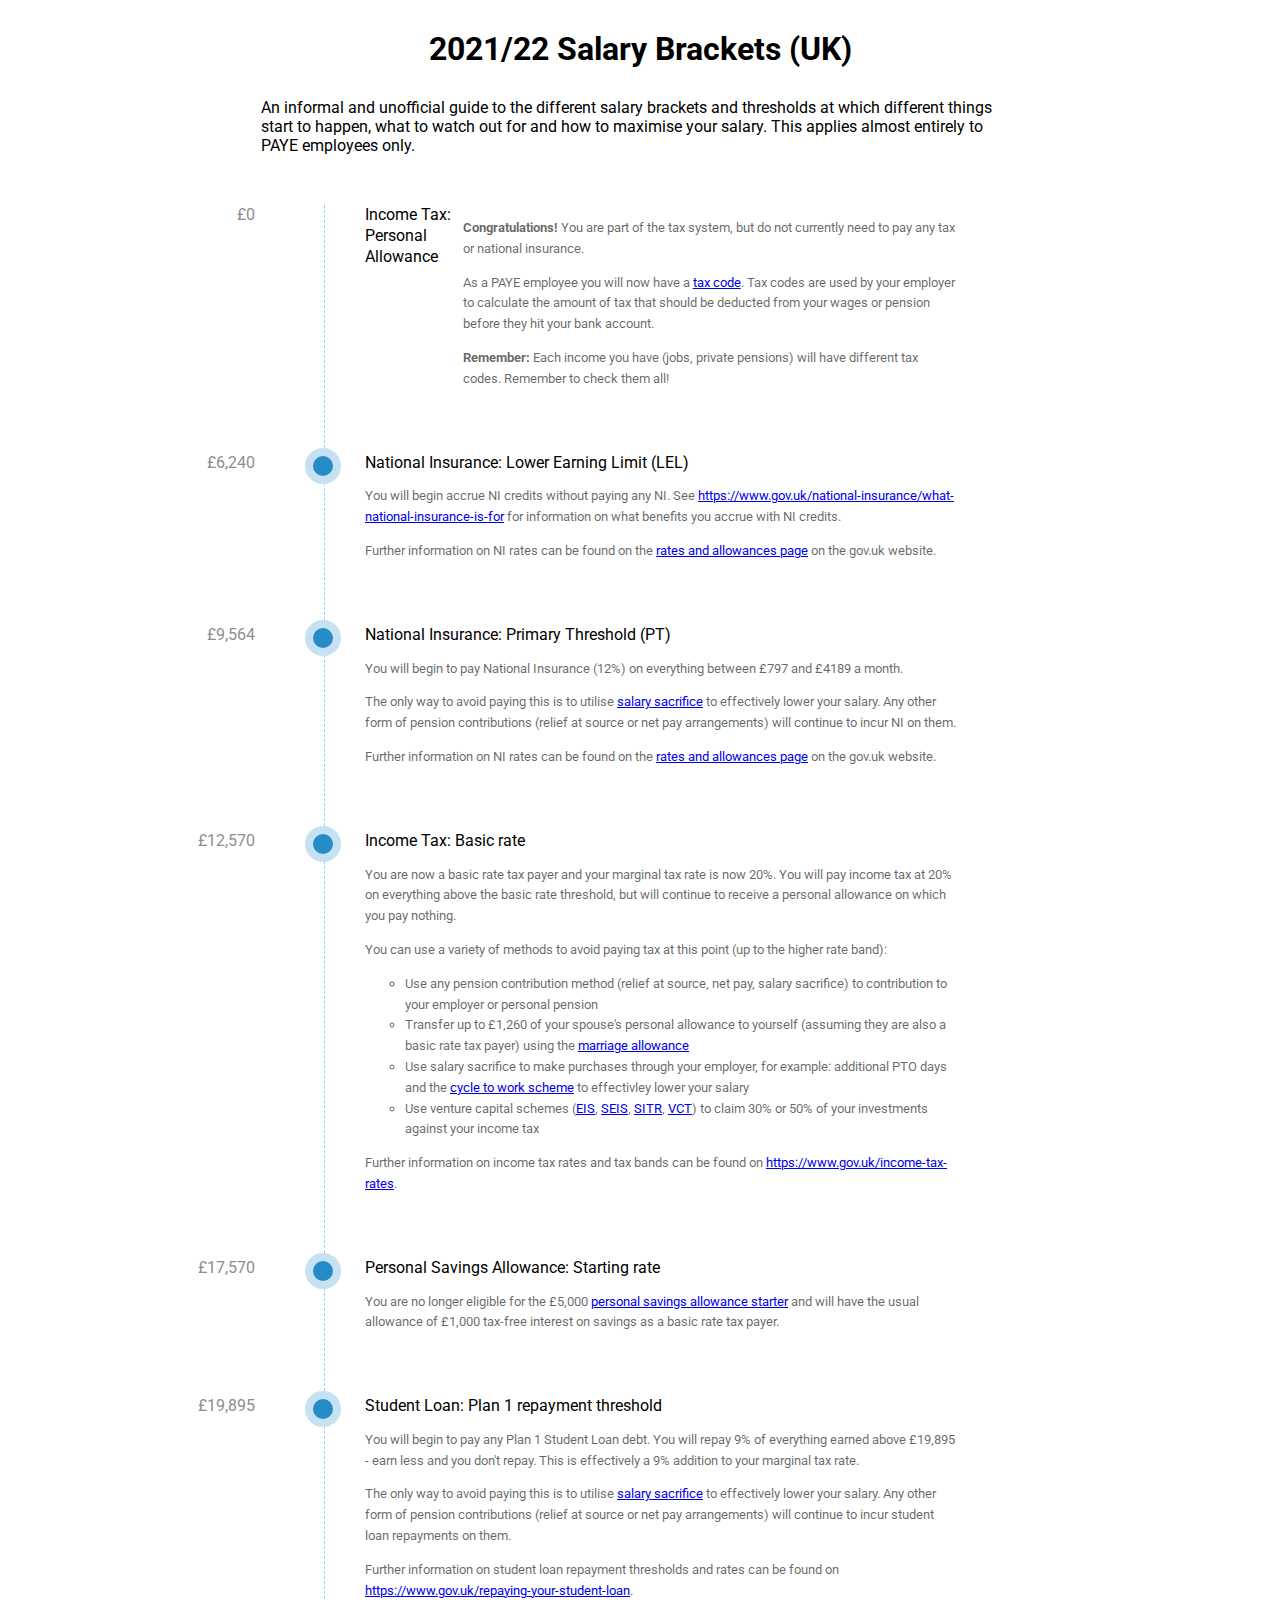
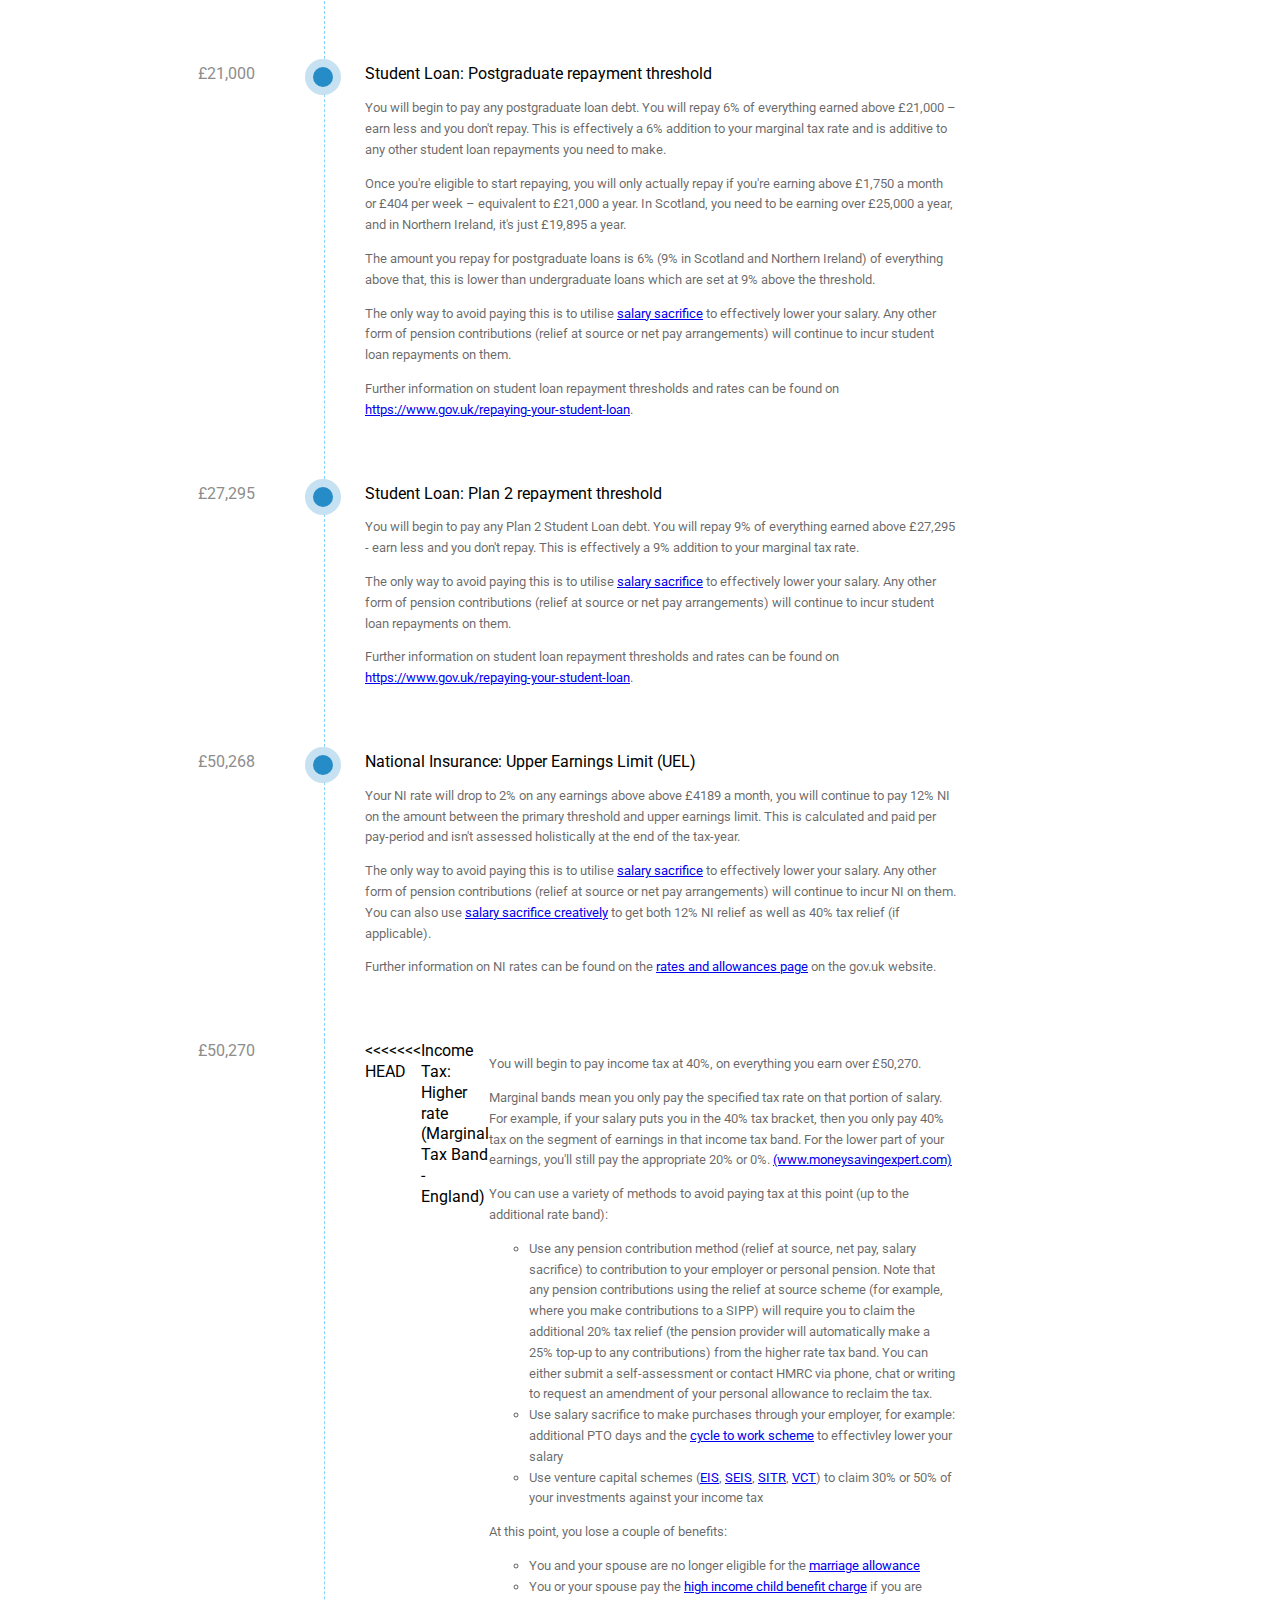
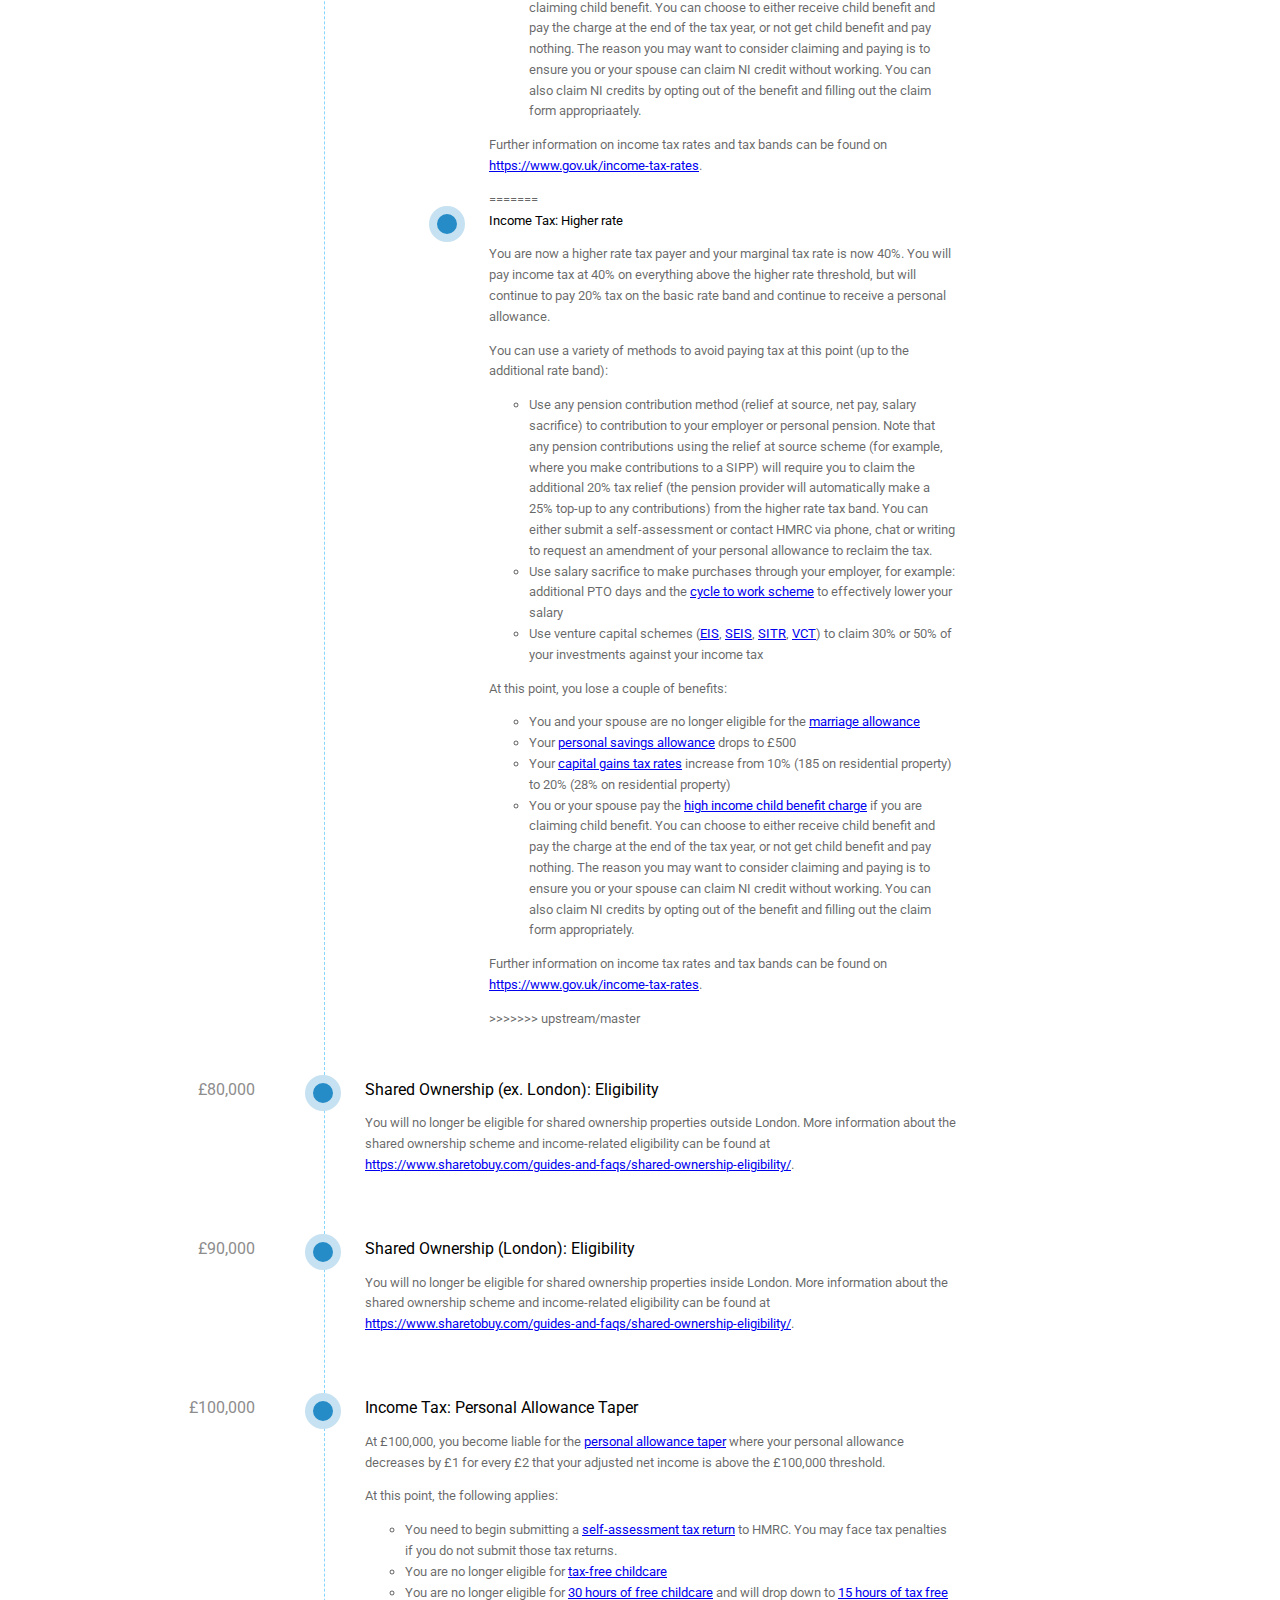
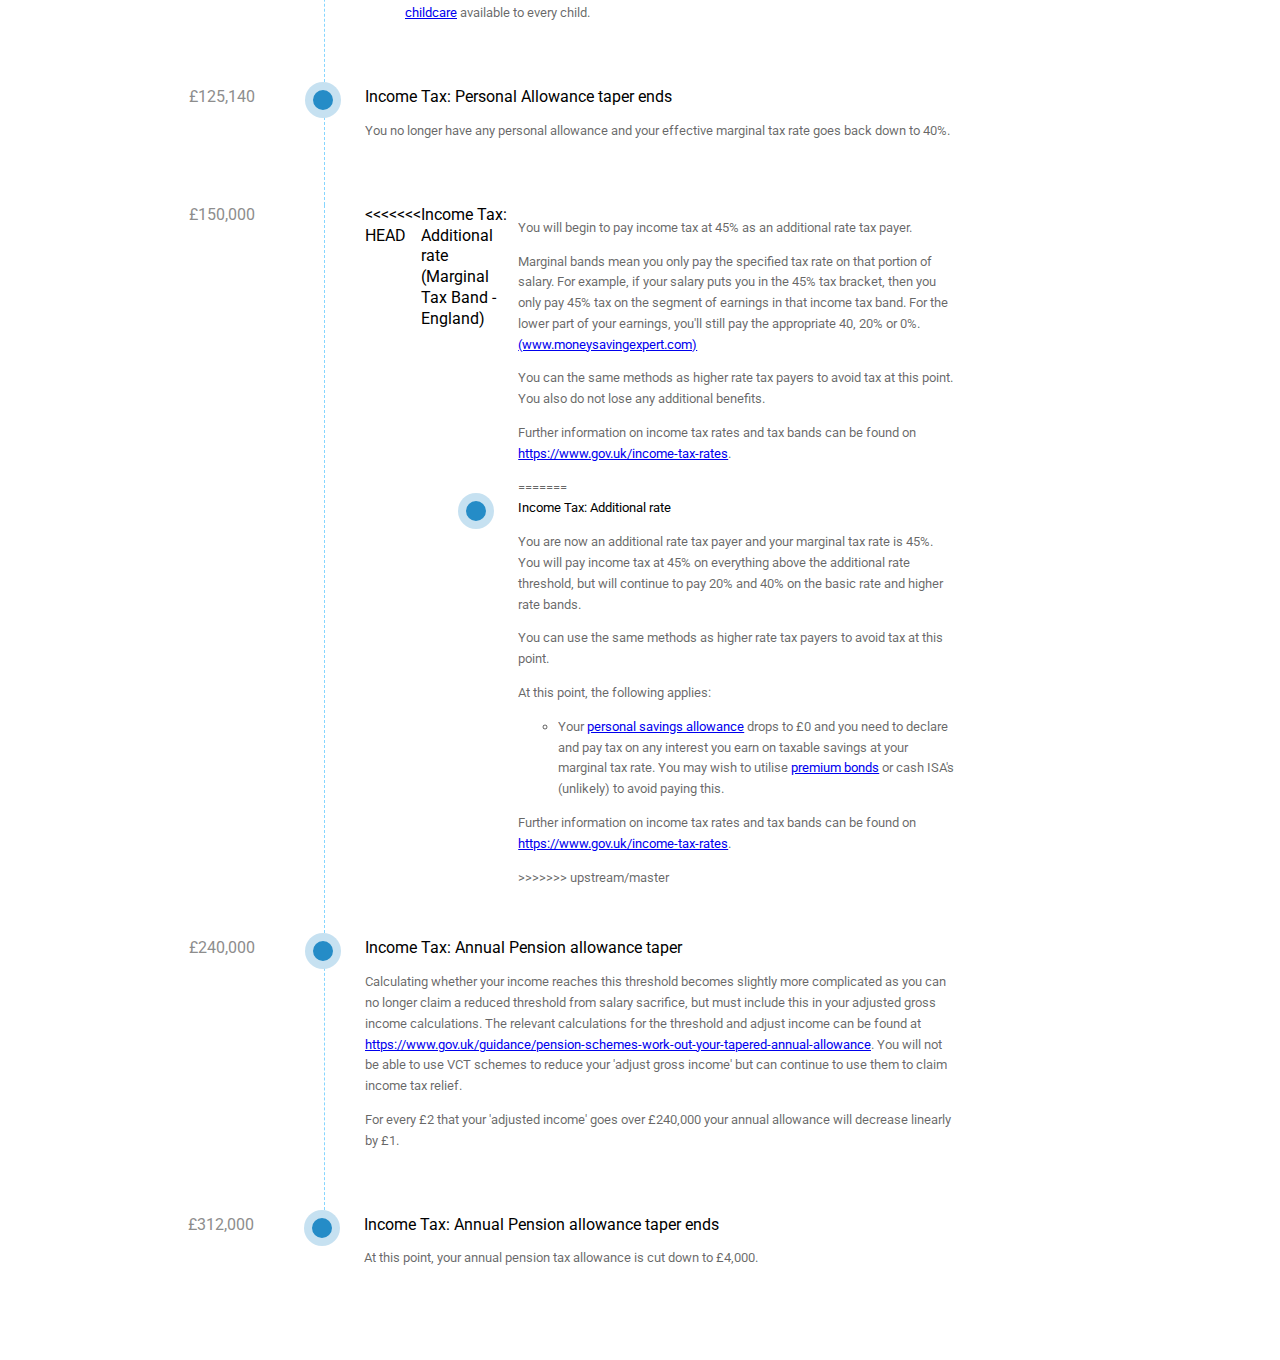
==== index.html @ 3108b159 "Merge remote-tracking branch 'upstream/master'" ====
<html>
    <head>
        <meta name="viewport" content="width=device-width, initial-scale=1.0">
        <link href='//fonts.googleapis.com/css?family=Roboto:200,400,600' rel='stylesheet' type='text/css'>
        <link href='style.css' rel='stylesheet' type='text/css'>
    </head>
    <body>
        <div class="header">
            <h1>2021/22 Salary Brackets (UK)</h1>
            <p>
                An informal and unofficial guide to the different salary brackets and thresholds at which different things start to happen, what to watch out for and how to maximise your salary. This applies almost entirely to PAYE employees only.
            </p>
        </div>
        <div class="history-tl-container">
            <ul class="tl">
                <li class="tl-item">
                    <div class="timestamp">&#163;0</div>
                        <div class="item-title">
                            <a id="income-tax-personal-allowance" href="#income-tax-personal-allowance">Income Tax: Personal Allowance</a>
                        </div>
                    <div class="item-detail">
                        <p>
                            <strong>Congratulations!</strong> You are part of the tax system, but do not currently need to pay any tax or national insurance.
                        </p>
                        <p>
                            As a PAYE employee you will now have a <a href="https://www.gov.uk/tax-codes">tax code</a>. Tax codes are used by your employer to calculate the amount of tax that should be deducted from your wages or pension before they hit your bank account.
                        </p>
                        <p>
                            <strong>Remember:</strong> Each income you have (jobs, private pensions) will have different tax codes. Remember to check them all!
                        </p>
                </li>
                <li class="tl-item">
                    <div class="timestamp">&#163;6,240</div>
                    <div class="item">
                        <div class="item-title">
                            <a id="national-insurance-lower-earning-limit" href="#national-insurance-lower-earning-limit">National Insurance: Lower Earning Limit (LEL)</a>
                        </div>
                        <div class="item-detail">
                            <p>
                                You will begin accrue NI credits without paying any NI. See <a href="https://www.gov.uk/national-insurance/what-national-insurance-is-for">https://www.gov.uk/national-insurance/what-national-insurance-is-for</a> for information on what benefits you accrue with NI credits.
                            </p>
                            <p>
                                Further information on NI rates can be found on the <a href="https://www.gov.uk/government/publications/rates-and-allowances-national-insurance-contributions/rates-and-allowances-national-insurance-contributions">rates and allowances page</a> on the gov.uk website.
                            </p>
                        </div>
                    </div>
                </li>
                <li class="tl-item">
                    <div class="timestamp">&#163;9,564</div>
                    <div class="item">
                        <div class="item-title">
                            <a id="national-insurance-primary-threshold" href="#national-insurance-primary-threshold">National Insurance: Primary Threshold (PT)</a>
                        </div>
                        <div class="item-detail">
                            <p>
                                You will begin to pay National Insurance (12%) on everything between &#163;797 and &#163;4189 a month.
                            </p>
                            <p>
                                The only way to avoid paying this is to utilise <a href="https://www.gov.uk/guidance/salary-sacrifice-and-the-effects-on-paye">salary sacrifice</a> to effectively lower your salary. Any other form of pension contributions (relief at source or net pay arrangements) will continue to incur NI on them.
                            </p>
                            <p>
                                Further information on NI rates can be found on the <a href="https://www.gov.uk/government/publications/rates-and-allowances-national-insurance-contributions/rates-and-allowances-national-insurance-contributions">rates and allowances page</a> on the gov.uk website.
                            </p>
                        </div>
                    </div>
                </li>
                <li class="tl-item">
                    <div class="timestamp">&#163;12,570</div>
                    <div class="item">
                        <div class="item-title">
                            <a id="income-tax-basic-rate" href="#income-tax-basic-rate">Income Tax: Basic rate</a>
                        </div>
                        <div class="item-detail">
                            <p>
                                You are now a basic rate tax payer and your marginal tax rate is now 20%. You will pay income tax at 20% on everything above the basic rate threshold, but will continue to receive a personal allowance on which you pay nothing.
                            </p>
                            <p>
                                You can use a variety of methods to avoid paying tax at this point (up to the higher rate band):
                                <ul>
                                    <li>
                                        Use any pension contribution method (relief at source, net pay, salary sacrifice) to contribution to your employer or personal pension
                                    </li>
                                    <li>
                                        Transfer up to &#163;1,260 of your spouse's personal allowance to yourself (assuming they are also a basic rate tax payer) using the <a href="https://www.gov.uk/marriage-allowance">marriage allowance</a>
                                    </li>
                                    <li>
                                        Use salary sacrifice to make purchases through your employer, for example: additional PTO days and the <a href="https://www.cyclescheme.co.uk">cycle to work scheme</a> to effectivley lower your salary
                                    </li>
                                    <li>
                                        Use venture capital schemes (<a href="https://www.gov.uk/guidance/venture-capital-schemes-apply-for-the-enterprise-investment-scheme">EIS</a>, <a href="https://www.gov.uk/guidance/venture-capital-schemes-apply-to-use-the-seed-enterprise-investment-scheme">SEIS</a>, <a href="https://www.gov.uk/guidance/venture-capital-schemes-apply-to-use-social-investment-tax-relief">SITR</a>, <a href="https://www.gov.uk/guidance/venture-capital-schemes-tax-relief-for-investors">VCT</a>) to claim 30% or 50% of your investments against your income tax
                                    </li>
                                </ul>
                            </p>
                            <p>
                                Further information on income tax rates and tax bands can be found on <a href="https://www.gov.uk/income-tax-rates">https://www.gov.uk/income-tax-rates</a>.
                            </p>
                        </div>
                    </div>
                </li>
                <li class="tl-item">
                    <div class="timestamp">&#163;17,570</div>
                    <div class="item">
                        <div class="item-title">
                            <a id="personal-savings-allowance-starting-rate" href="#personal-savings-allowance-starting-rate">Personal Savings Allowance: Starting rate</a>
                        </div>
                        <div class="item-detail">
                            <p>
                                You are no longer eligible for the &#163;5,000 <a href="https://www.gov.uk/apply-tax-free-interest-on-savings">personal savings allowance starter</a> and will have the usual allowance of &#163;1,000 tax-free interest on savings as a basic rate tax payer.
                            </p>
                        </div>
                    </div>
                </li>
                <li class="tl-item">
                    <div class="timestamp">&#163;19,895</div>
                    <div class="item">
                        <div class="item-title">
                            <a id="student-loan-plan-1" href="#student-loan-plan-1">Student Loan: Plan 1 repayment threshold</a>
                        </div>
                        <div class="item-detail">
                            <p>
                                You will begin to pay any Plan 1 Student Loan debt. You will repay 9% of everything earned above &#163;19,895 - earn less and you don't repay. This is effectively a 9% addition to your marginal tax rate. 
                            </p>
                            <p>
                                The only way to avoid paying this is to utilise <a href="https://www.gov.uk/guidance/salary-sacrifice-and-the-effects-on-paye">salary sacrifice</a> to effectively lower your salary. Any other form of pension contributions (relief at source or net pay arrangements) will continue to incur student loan repayments on them.
                            </p>
                            <p>
                                Further information on student loan repayment thresholds and rates can be found on <a href="https://www.gov.uk/repaying-your-student-loan">https://www.gov.uk/repaying-your-student-loan</a>.
                            </p>
                        </div>
                    </div>
                </li>
                <li class="tl-item">
                    <div class="timestamp">&#163;21,000</div>
                    <div class="item">
                        <div class="item-title">
                            <a id="student-loan-postgraduate" href="#student-loan-postgraduate">Student Loan: Postgraduate repayment threshold</a>
                        </div>
                        <div class="item-detail">
                            <p>
                                You will begin to pay any postgraduate loan debt. You will repay 6% of everything earned above &#163;21,000 – earn less and you don't repay. This is effectively a 6% addition to your marginal tax rate and is additive to any other student loan repayments you need to make.
                            </p>
                            <p>
                                Once you're eligible to start repaying, you will only actually repay if you're earning above &#163;1,750 a month or &#163;404 per week – equivalent to &#163;21,000 a year. In Scotland, you need to be earning over &#163;25,000 a year, and in Northern Ireland, it's just &#163;19,895 a year.
                            </p>
                            <p>
                                The amount you repay for postgraduate loans is 6% (9% in Scotland and Northern Ireland) of everything above that, this is lower than undergraduate loans which are set at 9% above the threshold. 
                            </p>
                            <p>
                                The only way to avoid paying this is to utilise <a href="https://www.gov.uk/guidance/salary-sacrifice-and-the-effects-on-paye">salary sacrifice</a> to effectively lower your salary. Any other form of pension contributions (relief at source or net pay arrangements) will continue to incur student loan repayments on them.
                            </p>
                            <p>
                                Further information on student loan repayment thresholds and rates can be found on <a href="https://www.gov.uk/repaying-your-student-loan">https://www.gov.uk/repaying-your-student-loan</a>.
                            </p>
                        </div>
                    </div>
                </li>
                <li class="tl-item">
                    <div class="timestamp">&#163;27,295</div>
                    <div class="item">
                        <div class="item-title">
                            <a id="student-loan-plan-2" href="#student-loan-plan-2">Student Loan: Plan 2 repayment threshold</a>
                        </div>
                        <div class="item-detail">
                            <p>
                                You will begin to pay any Plan 2 Student Loan debt. You will repay 9% of everything earned above &#163;27,295 - earn less and you don't repay. This is effectively a 9% addition to your marginal tax rate. 
                            </p>
                            <p>
                                The only way to avoid paying this is to utilise <a href="https://www.gov.uk/guidance/salary-sacrifice-and-the-effects-on-paye">salary sacrifice</a> to effectively lower your salary. Any other form of pension contributions (relief at source or net pay arrangements) will continue to incur student loan repayments on them.
                            </p>
                            <p>
                                Further information on student loan repayment thresholds and rates can be found on <a href="https://www.gov.uk/repaying-your-student-loan">https://www.gov.uk/repaying-your-student-loan</a>.
                            </p>
                        </div>
                    </div>
                </li>
                <li class="tl-item">
                    <div class="timestamp">&#163;50,268</div>
                    <div class="item">
                        <div class="item-title">
                            <a id="national-insurance-upper-earnings-limit", href="#national-insurance-upper-earnings-limit">National Insurance: Upper Earnings Limit (UEL)</a>
                        </div>
                        <div class="item-detail">
                            <p>
                                Your NI rate will drop to 2% on any earnings above above &#163;4189 a month, you will continue to pay 12% NI on the amount between the primary threshold and upper earnings limit. This is calculated and paid per pay-period and isn't assessed holistically at the end of the tax-year.
                            </p>
                            <p>
                                The only way to avoid paying this is to utilise <a href="https://www.gov.uk/guidance/salary-sacrifice-and-the-effects-on-paye">salary sacrifice</a> to effectively lower your salary. Any other form of pension contributions (relief at source or net pay arrangements) will continue to incur NI on them. You can also use <a href="https://zainp.com/increase-your-net-with-salary-sacrifice/">salary sacrifice creatively</a> to get both 12% NI relief as well as 40% tax relief (if applicable).
                            </p>
                            <p>
                                Further information on NI rates can be found on the <a href="https://www.gov.uk/government/publications/rates-and-allowances-national-insurance-contributions/rates-and-allowances-national-insurance-contributions">rates and allowances page</a> on the gov.uk website.
                            </p>
                        </div>
                    </div>
                </li>
                <li class="tl-item">
                    <div class="timestamp">&#163;50,270</div>
<<<<<<< HEAD
                    <div class="item-title">Income Tax: Higher rate (Marginal Tax Band - England)</div>
                    <div class="item-detail">
                        <p>
                            You will begin to pay income tax at 40%, on everything you earn over £50,270.
                        </p>
                        <p>
                            Marginal bands mean you only pay the specified tax rate on that portion of salary. For example, if your salary puts you in the 40% tax bracket, then you only pay 40% tax on the segment of earnings in that income tax band. For the lower part of your earnings, you'll still pay the appropriate 20% or 0%. <a href='https://www.moneysavingexpert.com/banking/tax-rates/'>(www.moneysavingexpert.com)</a>
                        </p>
                        <p>
                            You can use a variety of methods to avoid paying tax at this point (up to the additional rate band):
                            <ul>
                                <li>
                                    Use any pension contribution method (relief at source, net pay, salary sacrifice) to contribution to your employer or personal pension. Note that any pension contributions using the relief at source scheme (for example, where you make contributions to a SIPP) will require you to claim the additional 20% tax relief (the pension provider will automatically make a 25% top-up to any contributions) from the higher rate tax band. You can either submit a self-assessment or contact HMRC via phone, chat or writing to request an amendment of your personal allowance to reclaim the tax.
                                </li>
                                <li>
                                    Use salary sacrifice to make purchases through your employer, for example: additional PTO days and the <a href="https://www.cyclescheme.co.uk">cycle to work scheme</a> to effectivley lower your salary
                                </li>
                                <li>
                                    Use venture capital schemes (<a href="https://www.gov.uk/guidance/venture-capital-schemes-apply-for-the-enterprise-investment-scheme">EIS</a>, <a href="https://www.gov.uk/guidance/venture-capital-schemes-apply-to-use-the-seed-enterprise-investment-scheme">SEIS</a>, <a href="https://www.gov.uk/guidance/venture-capital-schemes-apply-to-use-social-investment-tax-relief">SITR</a>, <a href="https://www.gov.uk/guidance/venture-capital-schemes-tax-relief-for-investors">VCT</a>) to claim 30% or 50% of your investments against your income tax
                                </li>
                            </ul>
                        </p>
                        <p>
                            At this point, you lose a couple of benefits:
                            <ul>
                                <li>
                                    You and your spouse are no longer eligible for the <a href="https://www.gov.uk/marriage-allowance">marriage allowance</a>
                                </li>
                                <li>
                                    You or your spouse pay the <a href="https://www.gov.uk/child-benefit-tax-charge">high income child benefit charge</a> if you are claiming child benefit. You can choose to either receive child benefit and pay the charge at the end of the tax year, or not get child benefit and pay nothing. The reason you may want to consider claiming and paying is to ensure you or your spouse can claim NI credit without working. You can also claim NI credits by opting out of the benefit and filling out the claim form appropriaately. 
                                </li>
                            </ul>
                        </p>
                        <p>
                            Further information on income tax rates and tax bands can be found on <a href="https://www.gov.uk/income-tax-rates">https://www.gov.uk/income-tax-rates</a>.
                        </p>
=======
                    <div class="item">
                        <div class="item-title">
                            <a id="income-tax-higher-rate" href="#income-tax-higher-rate">Income Tax: Higher rate</a>
                        </div>
                        <div class="item-detail">
                            <p>
                                You are now a higher rate tax payer and your marginal tax rate is now 40%. You will pay income tax at 40% on everything above the higher rate threshold, but will continue to pay 20% tax on the basic rate band and continue to receive a personal allowance.
                            </p>
                            <p>
                                You can use a variety of methods to avoid paying tax at this point (up to the additional rate band):
                                <ul>
                                    <li>
                                        Use any pension contribution method (relief at source, net pay, salary sacrifice) to contribution to your employer or personal pension. Note that any pension contributions using the relief at source scheme (for example, where you make contributions to a SIPP) will require you to claim the additional 20% tax relief (the pension provider will automatically make a 25% top-up to any contributions) from the higher rate tax band. You can either submit a self-assessment or contact HMRC via phone, chat or writing to request an amendment of your personal allowance to reclaim the tax.
                                    </li>
                                    <li>
                                        Use salary sacrifice to make purchases through your employer, for example: additional PTO days and the <a href="https://www.cyclescheme.co.uk">cycle to work scheme</a> to effectively lower your salary
                                    </li>
                                    <li>
                                        Use venture capital schemes (<a href="https://www.gov.uk/guidance/venture-capital-schemes-apply-for-the-enterprise-investment-scheme">EIS</a>, <a href="https://www.gov.uk/guidance/venture-capital-schemes-apply-to-use-the-seed-enterprise-investment-scheme">SEIS</a>, <a href="https://www.gov.uk/guidance/venture-capital-schemes-apply-to-use-social-investment-tax-relief">SITR</a>, <a href="https://www.gov.uk/guidance/venture-capital-schemes-tax-relief-for-investors">VCT</a>) to claim 30% or 50% of your investments against your income tax
                                    </li>
                                </ul>
                            </p>
                            <p>
                                At this point, you lose a couple of benefits:
                                <ul>
                                    <li>
                                        You and your spouse are no longer eligible for the <a href="https://www.gov.uk/marriage-allowance">marriage allowance</a>
                                    </li>
                                    <li>
                                        Your <a href="https://www.gov.uk/apply-tax-free-interest-on-savings">personal savings allowance</a> drops to &#163;500
                                    </li>
                                    <li>
                                        Your <a href="https://www.gov.uk/capital-gains-tax/rates">capital gains tax rates</a> increase from 10% (185 on residential property) to 20% (28% on residential property)
                                    </li>
                                    <li>
                                        You or your spouse pay the <a href="https://www.gov.uk/child-benefit-tax-charge">high income child benefit charge</a> if you are claiming child benefit. You can choose to either receive child benefit and pay the charge at the end of the tax year, or not get child benefit and pay nothing. The reason you may want to consider claiming and paying is to ensure you or your spouse can claim NI credit without working. You can also claim NI credits by opting out of the benefit and filling out the claim form appropriately. 
                                    </li>
                                </ul>
                            </p>
                            <p>
                                Further information on income tax rates and tax bands can be found on <a href="https://www.gov.uk/income-tax-rates">https://www.gov.uk/income-tax-rates</a>.
                            </p>
                        </div>
>>>>>>> upstream/master
                    </div>
                </li>
                <li class="tl-item">
                    <div class="timestamp">&#163;80,000</div>
                    <div class="item">
                        <div class="item-title">
                            <a id="shared-ownership-ex-london" href="#shared-ownership-ex-london">Shared Ownership (ex. London): Eligibility</a>
                        </div>
                        <div class="item-detail">
                            <p>
                                You will no longer be eligible for shared ownership properties outside London. More information about the shared ownership scheme and income-related eligibility can be found at <a href="https://www.sharetobuy.com/guides-and-faqs/shared-ownership-eligibility/">https://www.sharetobuy.com/guides-and-faqs/shared-ownership-eligibility/</a>.
                            </p>
                        </div>
                    </div>
                </li>
                <li class="tl-item">
                    <div class="timestamp">&#163;90,000</div>
                    <div class="item">
                        <div class="item-title">
                            <a id="shared-ownership-london" href="#shared-ownership-london">Shared Ownership (London): Eligibility</a>
                        </div>
                        <div class="item-detail">
                            <p>
                                You will no longer be eligible for shared ownership properties inside London. More information about the shared ownership scheme and income-related eligibility can be found at <a href="https://www.sharetobuy.com/guides-and-faqs/shared-ownership-eligibility/">https://www.sharetobuy.com/guides-and-faqs/shared-ownership-eligibility/</a>.
                            </p>
                        </div>
                    </div>
                </li>
                <li class="tl-item">
                    <div class="timestamp">&#163;100,000</div>
                    <div class="item">
                        <div class="item-title">
                            <a id="income-tax-personal-allowance-taper" href="#income-tax-personal-allowance-taper">Income Tax: Personal Allowance Taper</a>
                        </div>
                        <div class="item-detail">
                            <p>
                                At &#163;100,000, you become liable for the <a href="https://www.gov.uk/income-tax-rates/income-over-100000">personal allowance taper</a> where your personal allowance decreases by &#163;1 for every &#163;2 that your adjusted net income is above the &#163;100,000 threshold.
                            </p>
                            <p>
                                At this point, the following applies:
                                <ul>
                                    <li>
                                        You need to begin submitting a <a href="https://www.gov.uk/self-assessment-tax-returns">self-assessment tax return</a> to HMRC. You may face tax penalties if you do not submit those tax returns.
                                    </li>
                                    <li>
                                        You are no longer eligible for <a href="https://www.gov.uk/tax-free-childcare">tax-free childcare</a>
                                    </li>
                                    <li>
                                        You are no longer eligible for <a href="https://www.gov.uk/30-hours-free-childcare">30 hours of free childcare</a> and will drop down to <a href="https://www.gov.uk/help-with-childcare-costs/free-childcare-and-education-for-2-to-4-year-olds">15 hours of tax free childcare</a> available to every child.
                                    </li>
                                </ul>
                            </p>
                        </div>
                    </div>
                </li>
                <li class="tl-item">
                    <div class="timestamp">&#163;125,140</div>
                    <div class="item">
                        <div class="item-title">
                            <a id="income-tax-personal-allowance-taper-ends" href="#income-tax-personal-allowance-taper-ends">Income Tax: Personal Allowance taper ends</a>
                        </div>
                        <div class="item-detail">
                            <p>
                                You no longer have any personal allowance and your effective marginal tax rate goes back down to 40%.
                            </p>
                        </div>
                    </div>
                </li>
                <li class="tl-item">
                    <div class="timestamp">&#163;150,000</div>
<<<<<<< HEAD
                    <div class="item-title">Income Tax: Additional rate (Marginal Tax Band - England)</div>
                    <div class="item-detail">
                        <p>
                            You will begin to pay income tax at 45% as an additional rate tax payer.
                        </p>
                        <p>
                            Marginal bands mean you only pay the specified tax rate on that portion of salary. For example, if your salary puts you in the 45% tax bracket, then you only pay 45% tax on the segment of earnings in that income tax band. For the lower part of your earnings, you'll still pay the appropriate 40, 20% or 0%. <a href='https://www.moneysavingexpert.com/banking/tax-rates/'>(www.moneysavingexpert.com)</a>
                        </p>
                        <p>
                            You can the same methods as higher rate tax payers to avoid tax at this point. You also do not lose any additional benefits.
                        </p>
                        <p>
                            Further information on income tax rates and tax bands can be found on <a href="https://www.gov.uk/income-tax-rates">https://www.gov.uk/income-tax-rates</a>.
                        </p>
=======
                    <div class="item">
                        <div class="item-title">
                            <a id="income-tax-additional-rate" href="#income-tax-additional-rate">Income Tax: Additional rate</a>
                        </div>
                        <div class="item-detail">
                            <p>
                                You are now an additional rate tax payer and your marginal tax rate is 45%. You will pay income tax at 45% on everything above the additional rate threshold, but will continue to pay 20% and 40% on the basic rate and higher rate bands.
                            </p>
                            <p>
                                You can use the same methods as higher rate tax payers to avoid tax at this point.
                            </p>
                            <p>
                                At this point, the following applies:
                                <ul>
                                    <li>
                                        Your <a href="https://www.gov.uk/apply-tax-free-interest-on-savings">personal savings allowance</a> drops to &#163;0 and you need to declare and pay tax on any interest you earn on taxable savings at your marginal tax rate. You may wish to utilise <a href="https://www.nsandi.com/products/premium-bonds">premium bonds</a> or cash ISA's (unlikely) to avoid paying this.
                                    </li>
                                </ul>
                            </p>
                            <p>
                                Further information on income tax rates and tax bands can be found on <a href="https://www.gov.uk/income-tax-rates">https://www.gov.uk/income-tax-rates</a>.
                            </p>
                        </div>
>>>>>>> upstream/master
                    </div>
                </li>
                <li class="tl-item">
                    <div class="timestamp">&#163;240,000</div>
                    <div class="item">
                        <div class="item-title">
                            <a id="income-tax-annual-pension-allowance-taper" href="#income-tax-annual-pension-allowance-taper">Income Tax: Annual Pension allowance taper</a>
                        </div>
                        <div class="item-detail">
                            <p>
                                Calculating whether your income reaches this threshold becomes slightly more complicated as you can no longer claim a reduced threshold from salary sacrifice, but must include this in your adjusted gross income calculations. The relevant calculations for the threshold and adjust income can be found at <a href="https://www.gov.uk/guidance/pension-schemes-work-out-your-tapered-annual-allowance">https://www.gov.uk/guidance/pension-schemes-work-out-your-tapered-annual-allowance</a>. You will not be able to use VCT schemes to reduce your 'adjust gross income' but can continue to use them to claim income tax relief.
                            </p>
                            <p>
                                For every &#163;2 that your 'adjusted income' goes over &#163;240,000 your annual allowance will decrease linearly by &#163;1.
                            </p>
                        </div>
                    </div>
                </li>
                <li class="tl-item">
                    <div class="timestamp">&#163;312,000</div>
                    <div class="item">
                        <div class="item-title">
                            <a id="income-tax-annual-pension-allowance-taper-ends" href="#income-tax-annual-pension-allowance-taper-ends">Income Tax: Annual Pension allowance taper ends</a>
                        </div>
                        <div class="item-detail">
                            <p>
                                At this point, your annual pension tax allowance is cut down to &#163;4,000. 
                            </p>
                        </div>
                    </div>
                </li>
            </ul>
        </div>
    </body>
</html>
---- style.css ----
body {
  line-height: 1.3em;
}

.header {
  font-family: "Roboto", sans-serif;
  display: block;
  position: relative;
  line-height: initial;
}

.header h1 {
  margin-top: 30px;
  text-align: center;
}

.header p {
  margin: 30px 10%;
  font-size: 1rem;
}

.history-tl-container {
  font-family: "Roboto", sans-serif;
  width: 50%;
  margin: auto;
  display: block;
  position: relative;
}

.history-tl-container ul.tl {
  margin: 20px 0;
  padding: 0;
  display: inline-block;
}

.history-tl-container ul.tl li.tl-item {
  list-style: none;
  margin: auto;
  min-height: 50px;
  /* background: rgba(200, 200, 200, 0.1); */
  border-left: 1px dashed #86d6ff;
  padding: 0 0 50px 40px;
  position: relative;
  display: flex;
}

.history-tl-container ul.tl li.tl-item:last-child {
  border-left: 0;
}

.history-tl-container ul.tl li.tl-item .item::before {
  position: absolute;
  left: -60px;
  top: -5px;
  content: " ";
  border: 8px solid rgba(255, 255, 255, 0.74);
  border-radius: 500%;
  background: #258cc7;
  height: 20px;
  width: 20px;
  transition: all 500ms ease-in-out;
}

.history-tl-container ul.tl li.tl-item .item {
  position: relative;
}

.history-tl-container ul.tl li.tl-item:hover::before {
  border-color: #258cc7;
  transition: all 1000ms ease-in-out;
}

ul.tl li.tl-item .item-detail {
  color: rgba(0, 0, 0, 0.6);
  font-size: 13px;
}

ul.tl li.tl-item .timestamp {
  color: #8d8d8d;
  position: absolute;
  width: 100px;
  left: -130px;
  text-align: right;
  font-size: 16px;
}

div.item-title a {
  text-decoration: none;
  color: black;
}

@media screen and (min-width: 800px) {
  .header p {
    margin: 30px 20%;
  }
}

@media screen and (min-width: 600px) {
  ul.tl li.tl-item .timestamp {
    left: -170px;
  }
}
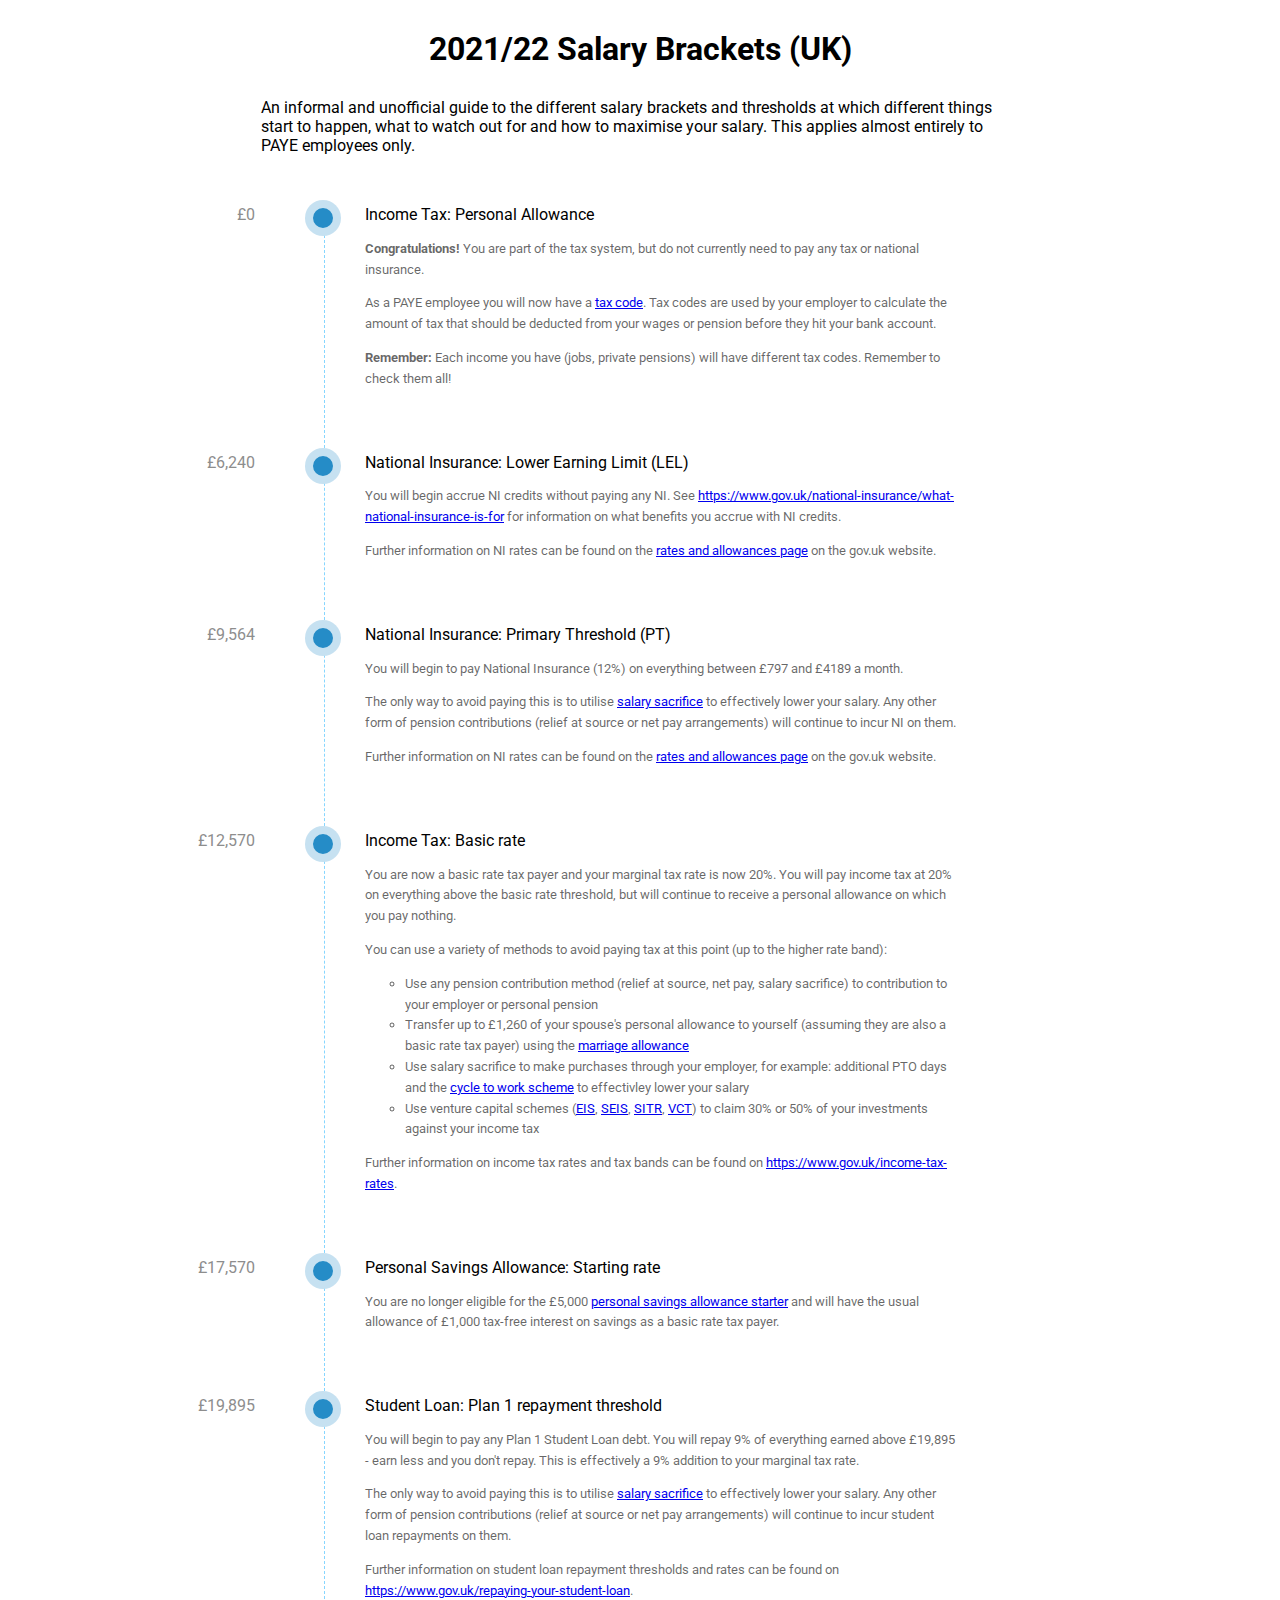
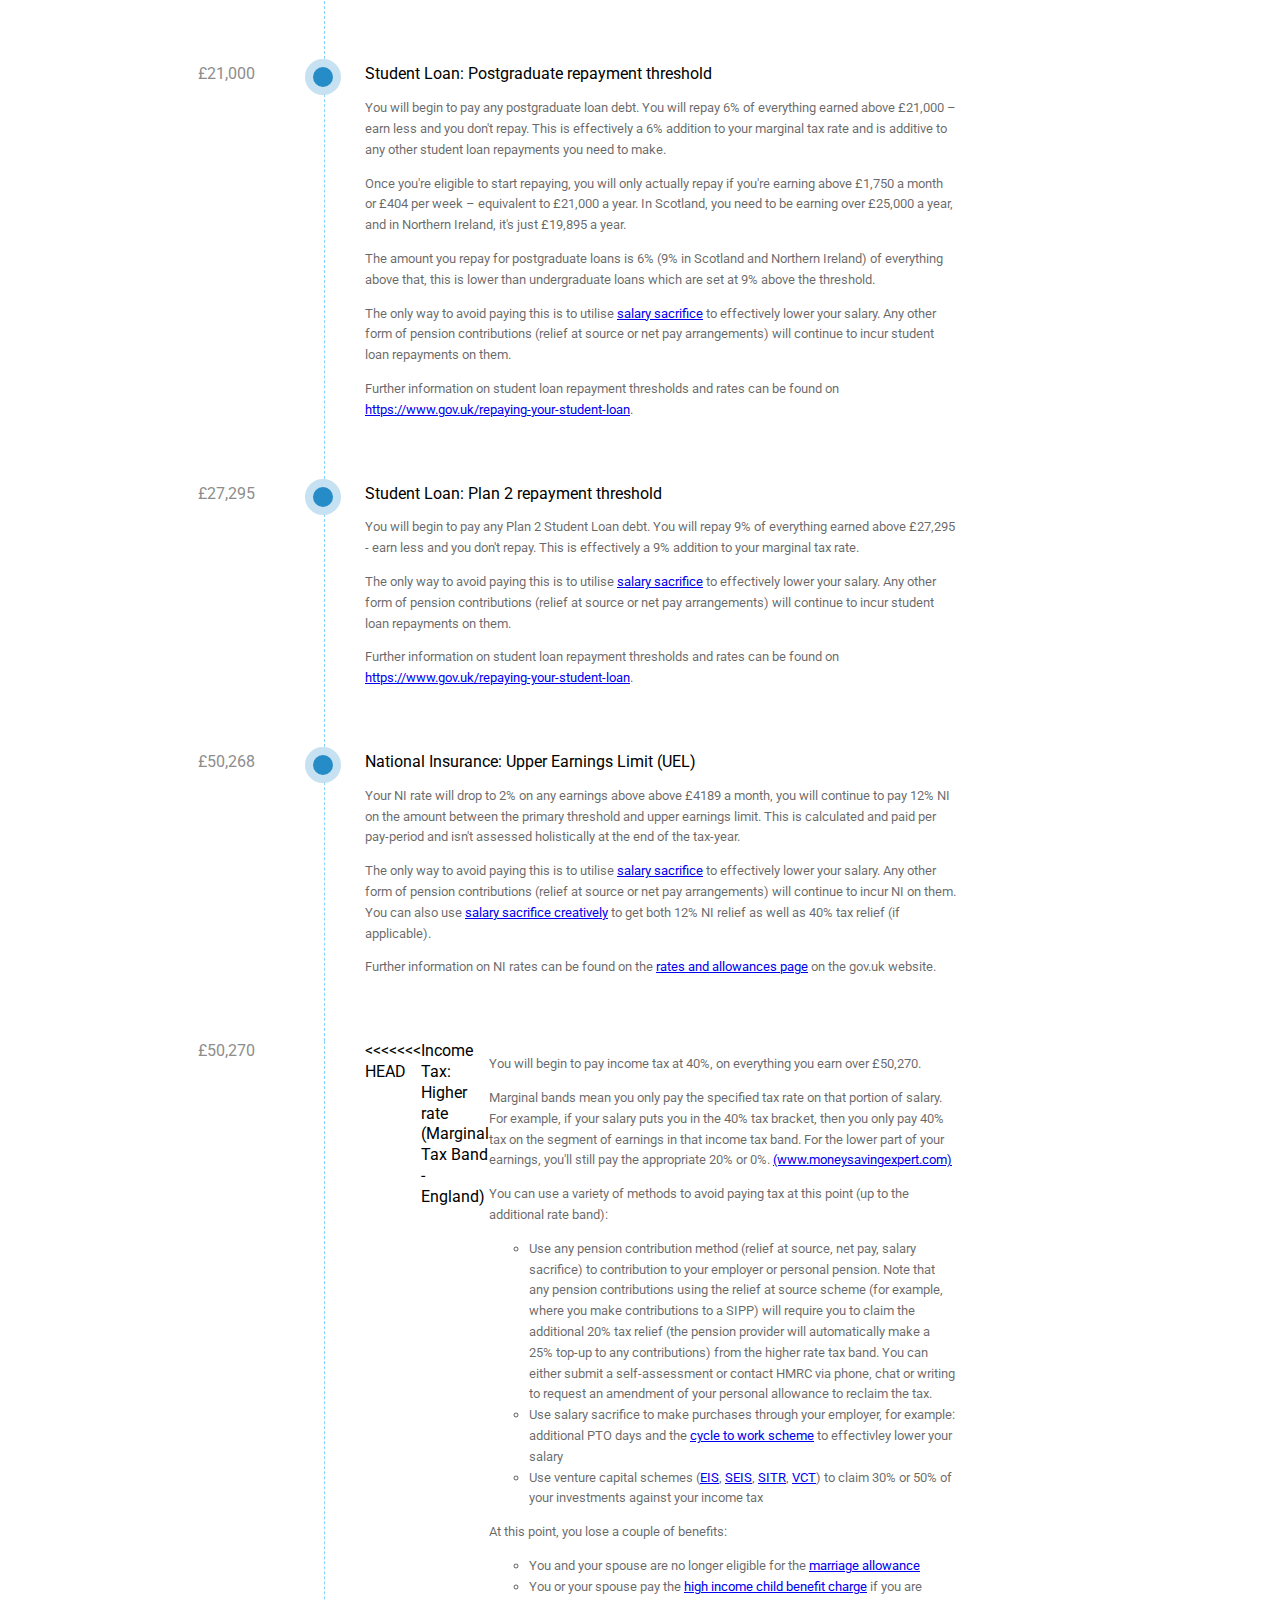
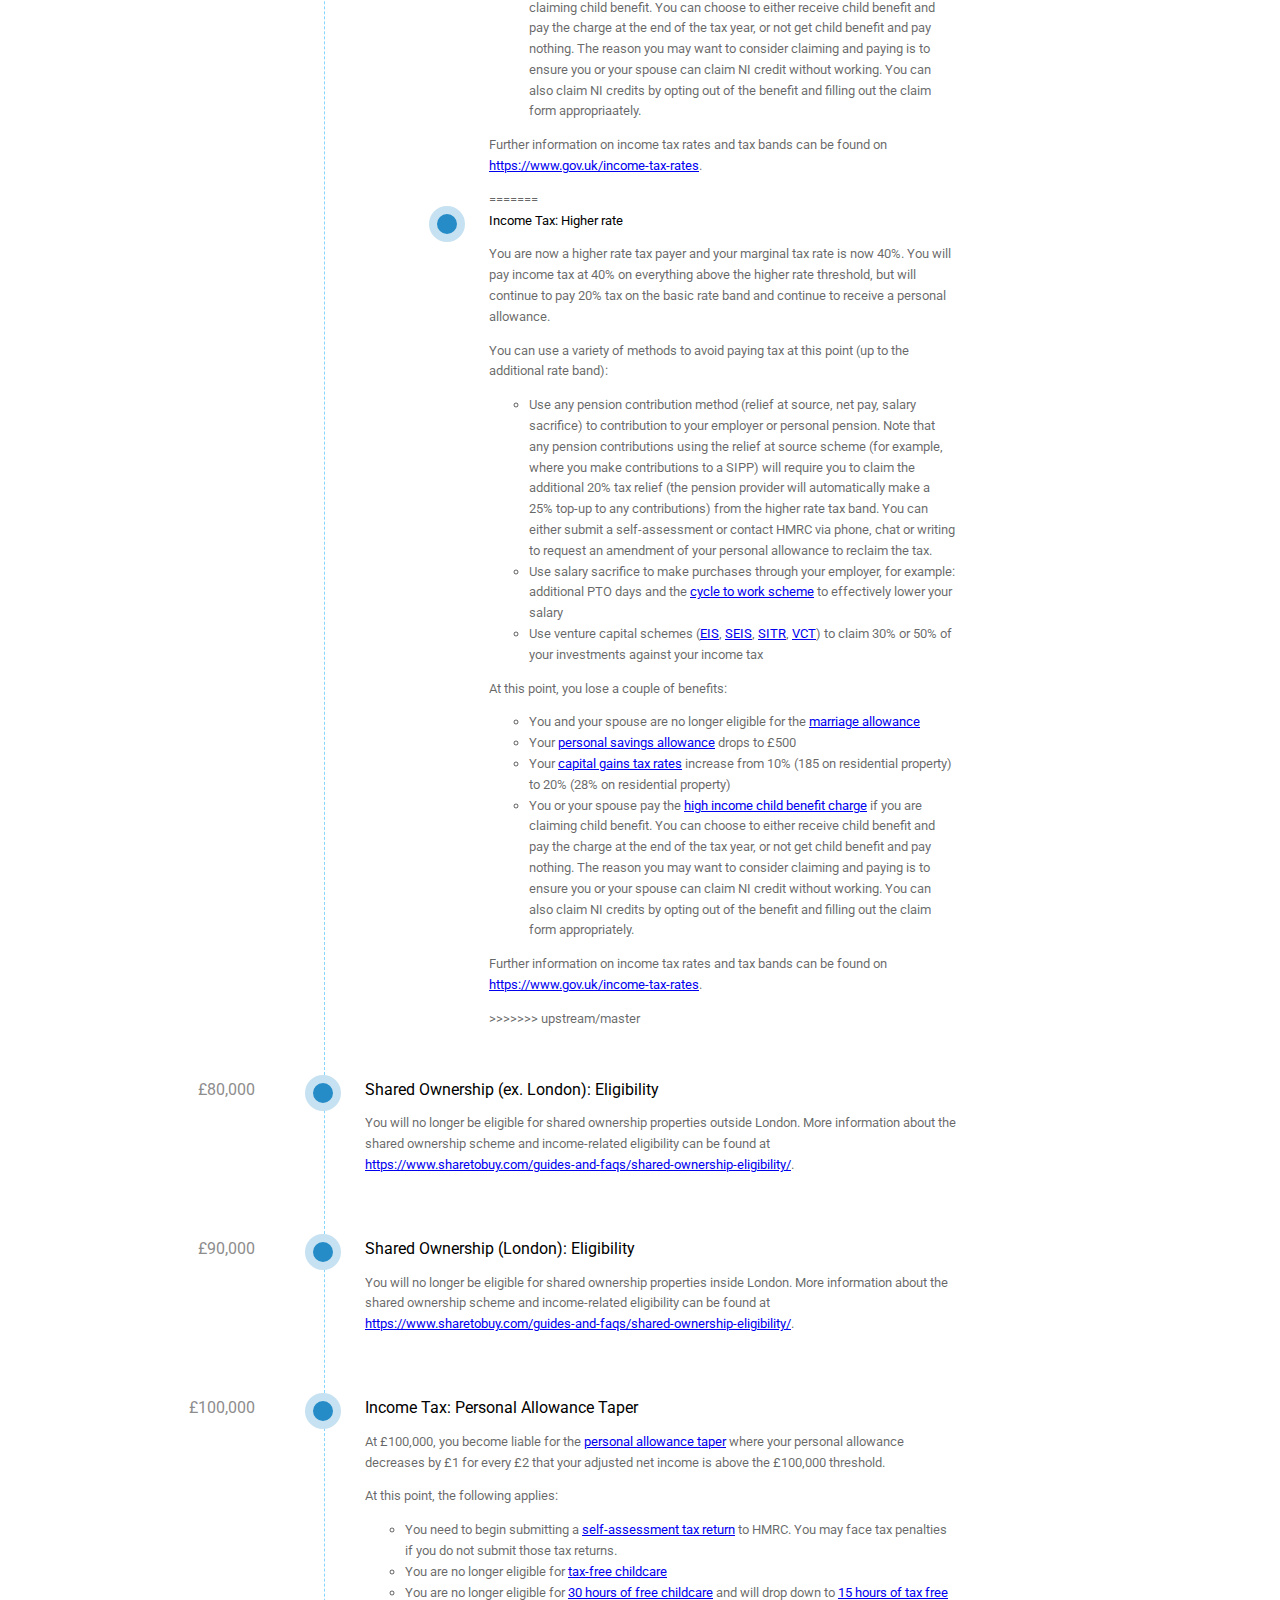
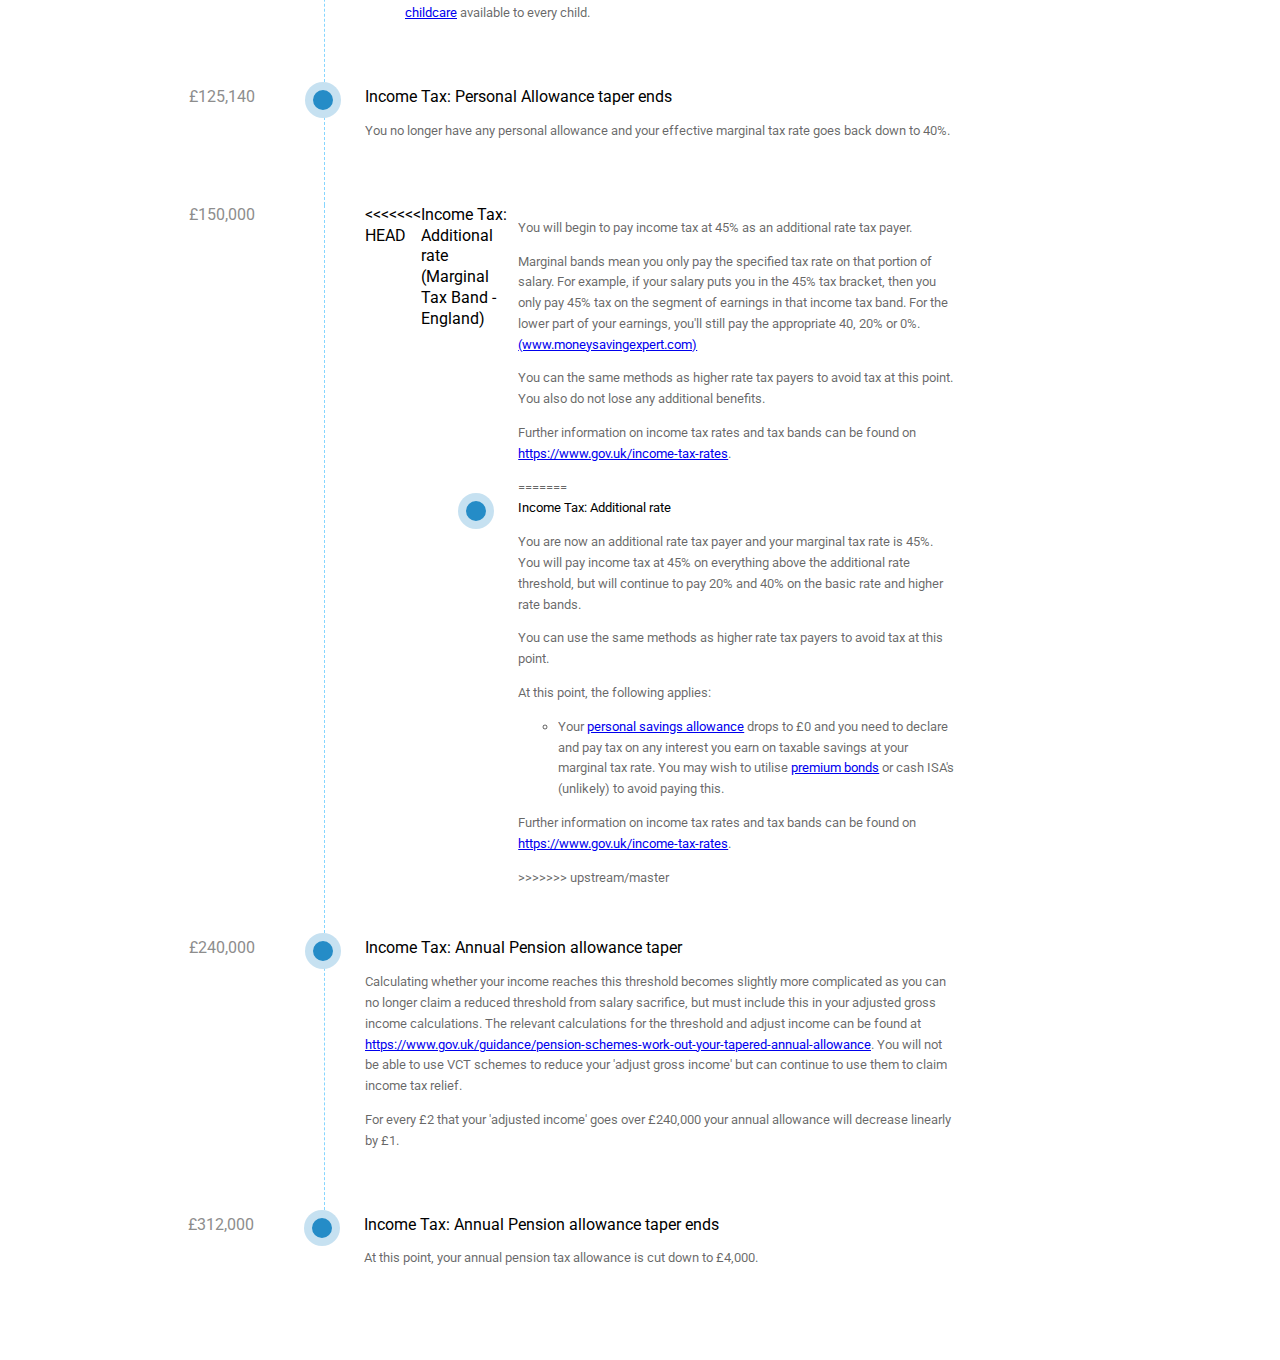
==== commit df5c1541: "Merge remote-tracking branch 'upstream/master' into master" ====
--- a/index.html
+++ b/index.html
@@ -15,19 +15,22 @@
             <ul class="tl">
                 <li class="tl-item">
                     <div class="timestamp">&#163;0</div>
+                    <div class="item">
                         <div class="item-title">
                             <a id="income-tax-personal-allowance" href="#income-tax-personal-allowance">Income Tax: Personal Allowance</a>
                         </div>
-                    <div class="item-detail">
-                        <p>
-                            <strong>Congratulations!</strong> You are part of the tax system, but do not currently need to pay any tax or national insurance.
-                        </p>
-                        <p>
-                            As a PAYE employee you will now have a <a href="https://www.gov.uk/tax-codes">tax code</a>. Tax codes are used by your employer to calculate the amount of tax that should be deducted from your wages or pension before they hit your bank account.
-                        </p>
-                        <p>
-                            <strong>Remember:</strong> Each income you have (jobs, private pensions) will have different tax codes. Remember to check them all!
-                        </p>
+                        <div class="item-detail">
+                            <p>
+                                <strong>Congratulations!</strong> You are part of the tax system, but do not currently need to pay any tax or national insurance.
+                            </p>
+                            <p>
+                                As a PAYE employee you will now have a <a href="https://www.gov.uk/tax-codes">tax code</a>. Tax codes are used by your employer to calculate the amount of tax that should be deducted from your wages or pension before they hit your bank account.
+                            </p>
+                            <p>
+                                <strong>Remember:</strong> Each income you have (jobs, private pensions) will have different tax codes. Remember to check them all!
+                            </p>
+                        </div>
+                    </div>
                 </li>
                 <li class="tl-item">
                     <div class="timestamp">&#163;6,240</div>
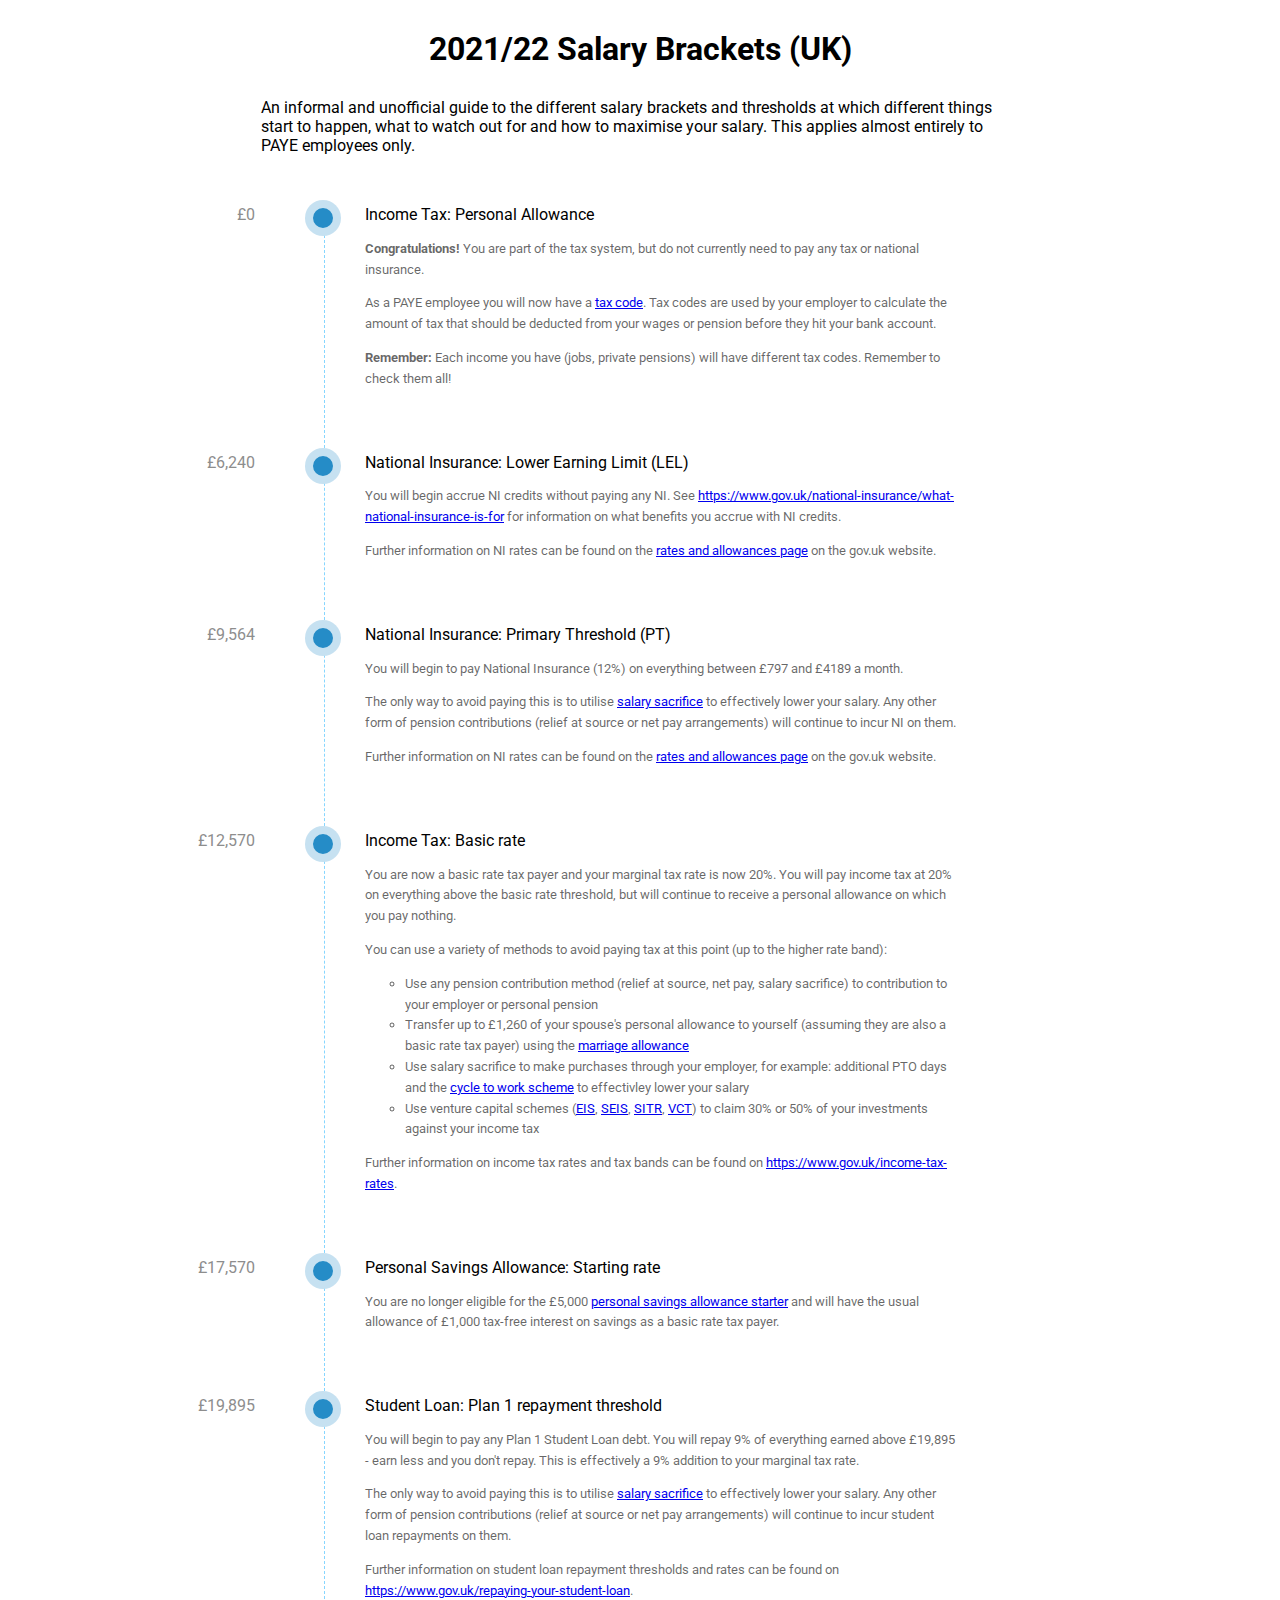
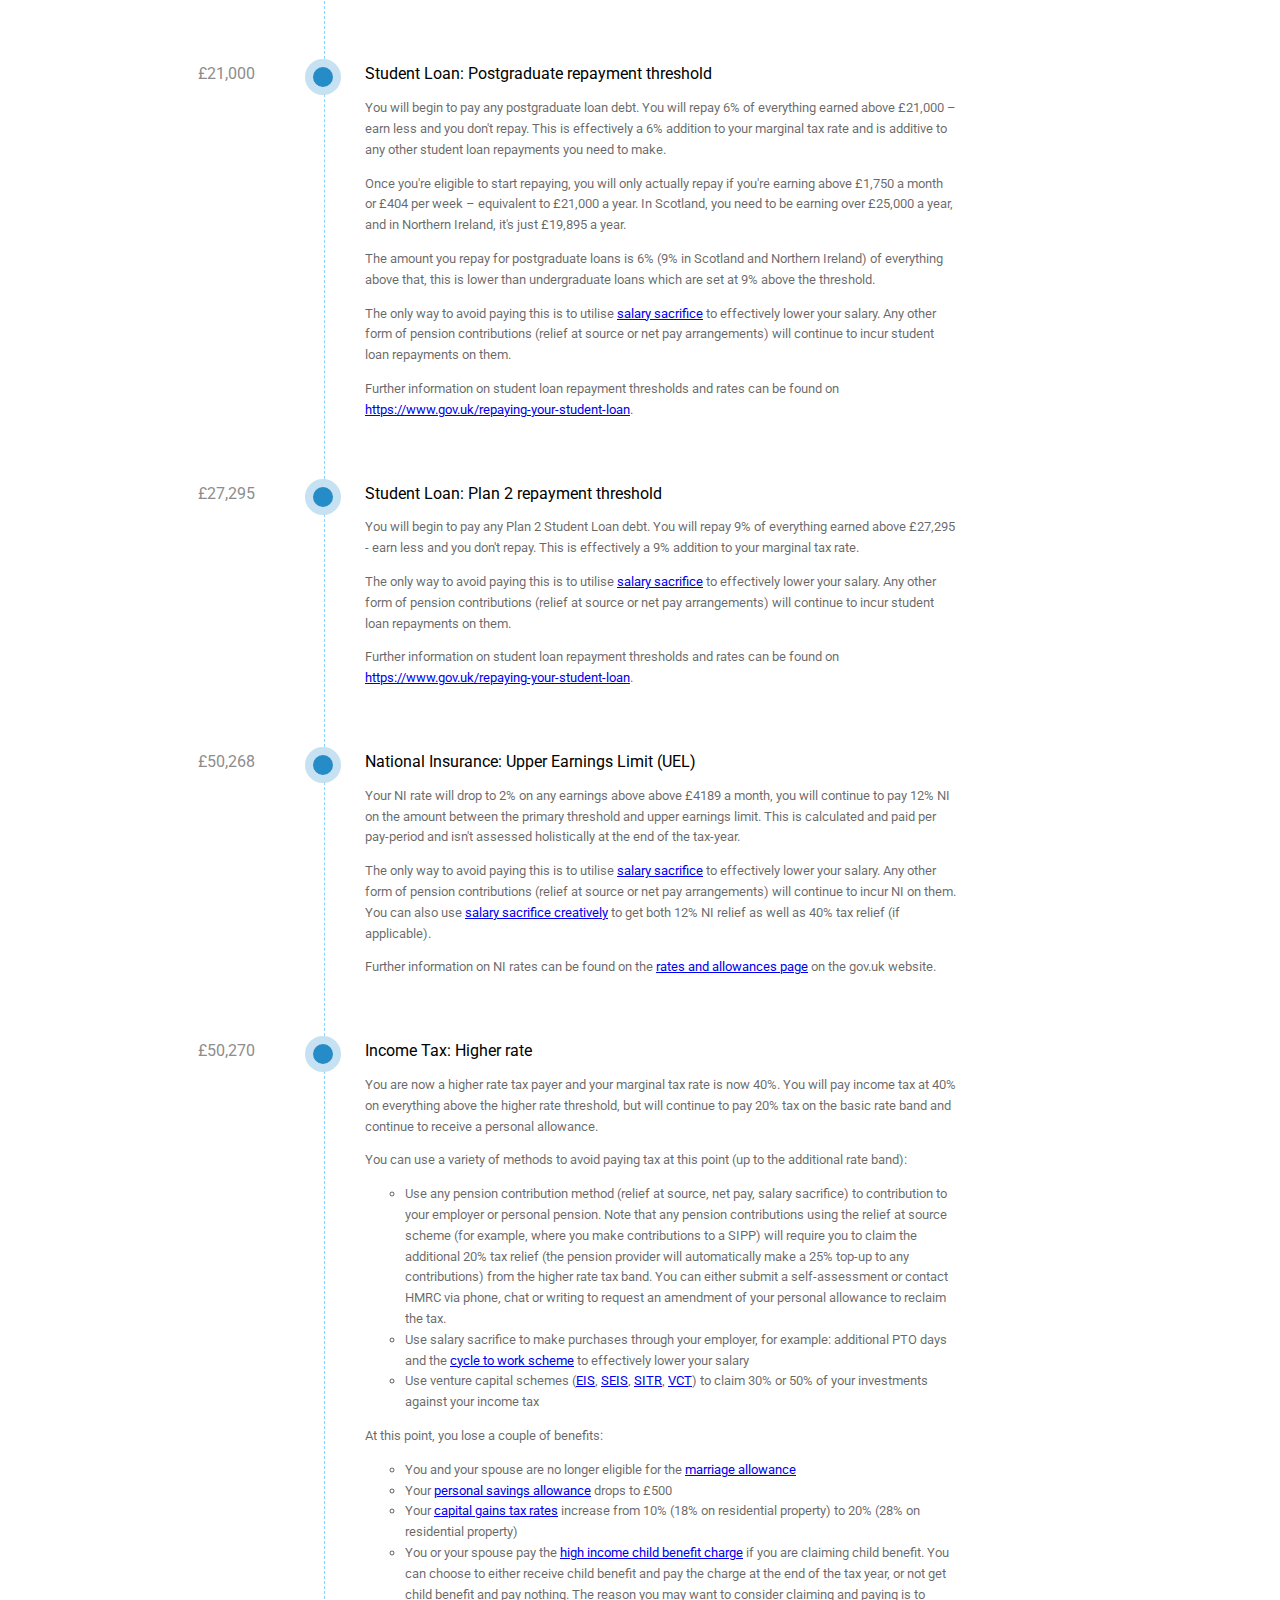
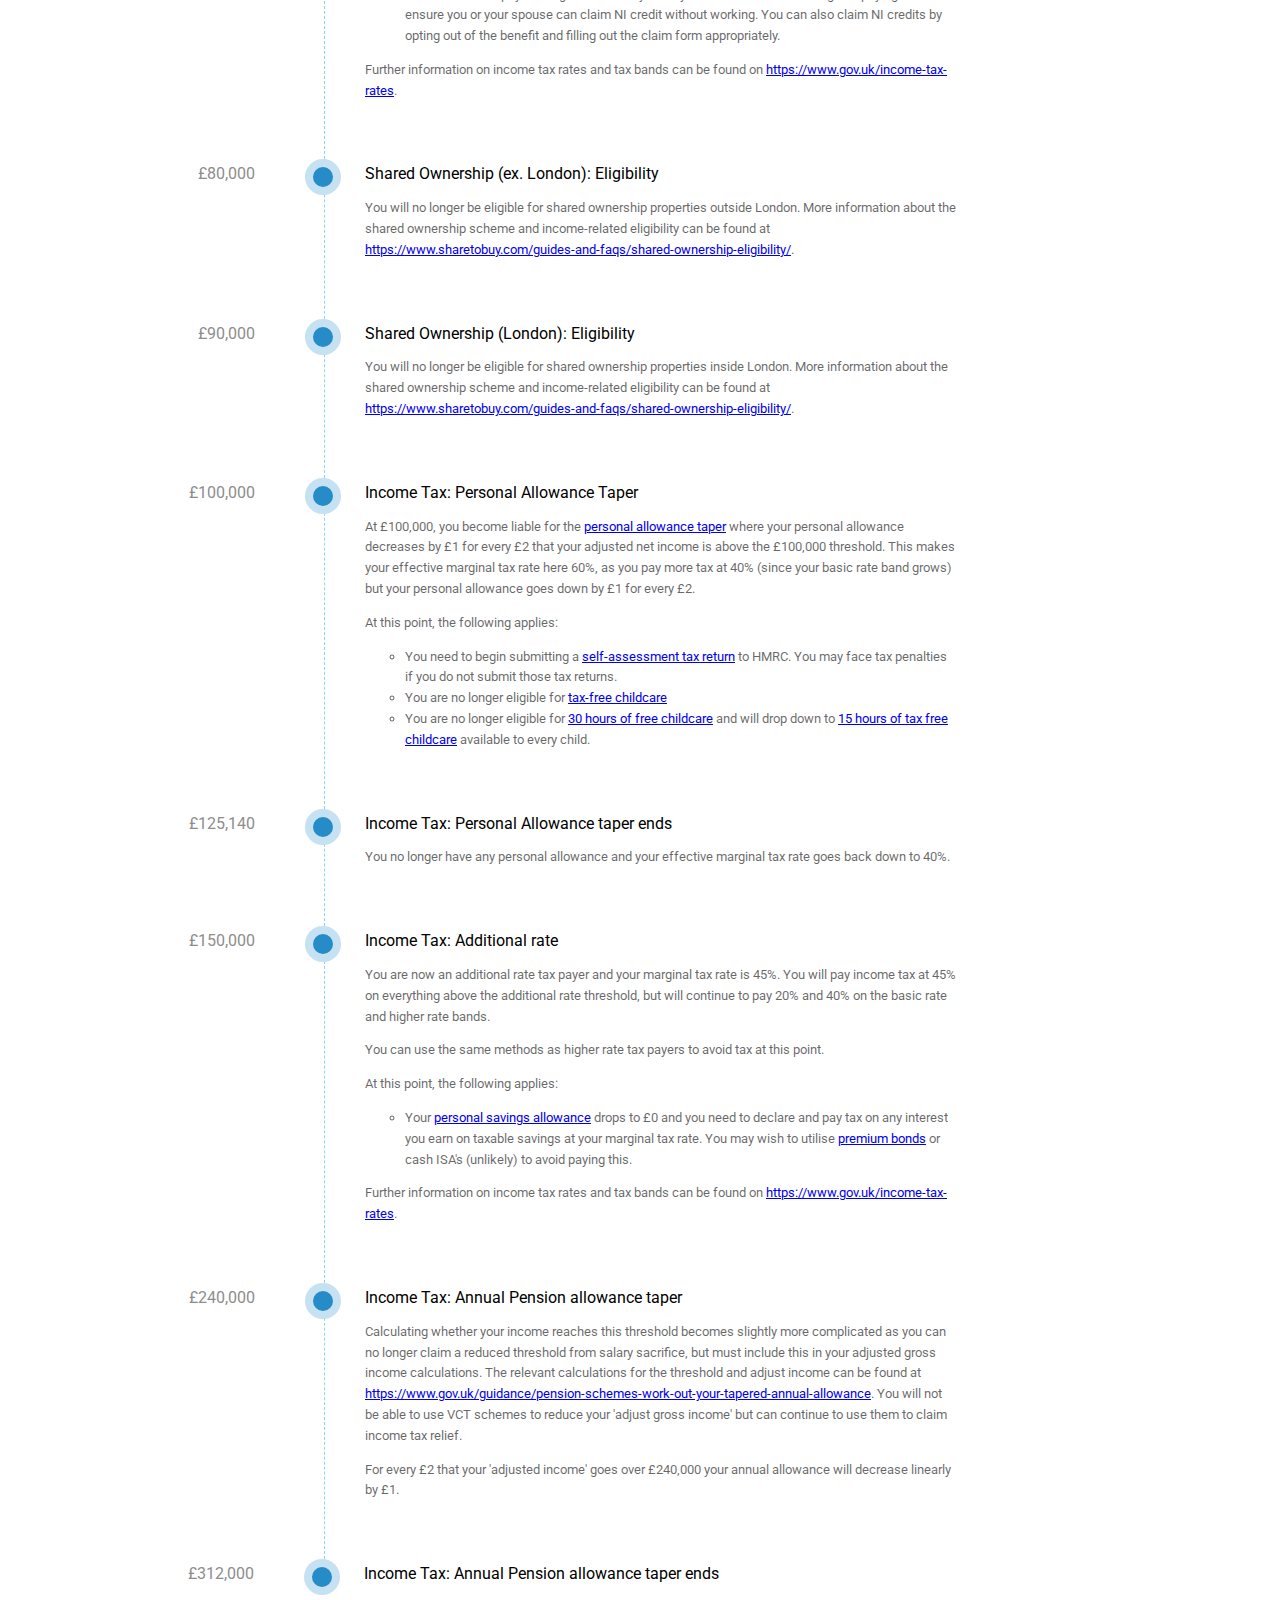
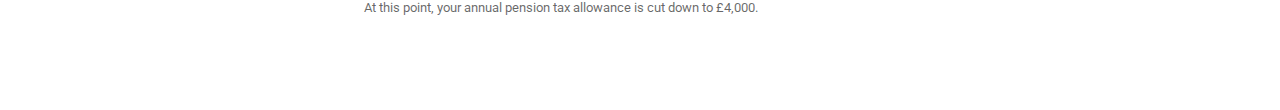
==== commit 688e68ee: "Clarify 60% marginal tax" ====
--- a/index.html
+++ b/index.html
@@ -197,44 +197,6 @@
                 </li>
                 <li class="tl-item">
                     <div class="timestamp">&#163;50,270</div>
-<<<<<<< HEAD
-                    <div class="item-title">Income Tax: Higher rate (Marginal Tax Band - England)</div>
-                    <div class="item-detail">
-                        <p>
-                            You will begin to pay income tax at 40%, on everything you earn over £50,270.
-                        </p>
-                        <p>
-                            Marginal bands mean you only pay the specified tax rate on that portion of salary. For example, if your salary puts you in the 40% tax bracket, then you only pay 40% tax on the segment of earnings in that income tax band. For the lower part of your earnings, you'll still pay the appropriate 20% or 0%. <a href='https://www.moneysavingexpert.com/banking/tax-rates/'>(www.moneysavingexpert.com)</a>
-                        </p>
-                        <p>
-                            You can use a variety of methods to avoid paying tax at this point (up to the additional rate band):
-                            <ul>
-                                <li>
-                                    Use any pension contribution method (relief at source, net pay, salary sacrifice) to contribution to your employer or personal pension. Note that any pension contributions using the relief at source scheme (for example, where you make contributions to a SIPP) will require you to claim the additional 20% tax relief (the pension provider will automatically make a 25% top-up to any contributions) from the higher rate tax band. You can either submit a self-assessment or contact HMRC via phone, chat or writing to request an amendment of your personal allowance to reclaim the tax.
-                                </li>
-                                <li>
-                                    Use salary sacrifice to make purchases through your employer, for example: additional PTO days and the <a href="https://www.cyclescheme.co.uk">cycle to work scheme</a> to effectivley lower your salary
-                                </li>
-                                <li>
-                                    Use venture capital schemes (<a href="https://www.gov.uk/guidance/venture-capital-schemes-apply-for-the-enterprise-investment-scheme">EIS</a>, <a href="https://www.gov.uk/guidance/venture-capital-schemes-apply-to-use-the-seed-enterprise-investment-scheme">SEIS</a>, <a href="https://www.gov.uk/guidance/venture-capital-schemes-apply-to-use-social-investment-tax-relief">SITR</a>, <a href="https://www.gov.uk/guidance/venture-capital-schemes-tax-relief-for-investors">VCT</a>) to claim 30% or 50% of your investments against your income tax
-                                </li>
-                            </ul>
-                        </p>
-                        <p>
-                            At this point, you lose a couple of benefits:
-                            <ul>
-                                <li>
-                                    You and your spouse are no longer eligible for the <a href="https://www.gov.uk/marriage-allowance">marriage allowance</a>
-                                </li>
-                                <li>
-                                    You or your spouse pay the <a href="https://www.gov.uk/child-benefit-tax-charge">high income child benefit charge</a> if you are claiming child benefit. You can choose to either receive child benefit and pay the charge at the end of the tax year, or not get child benefit and pay nothing. The reason you may want to consider claiming and paying is to ensure you or your spouse can claim NI credit without working. You can also claim NI credits by opting out of the benefit and filling out the claim form appropriaately. 
-                                </li>
-                            </ul>
-                        </p>
-                        <p>
-                            Further information on income tax rates and tax bands can be found on <a href="https://www.gov.uk/income-tax-rates">https://www.gov.uk/income-tax-rates</a>.
-                        </p>
-=======
                     <div class="item">
                         <div class="item-title">
                             <a id="income-tax-higher-rate" href="#income-tax-higher-rate">Income Tax: Higher rate</a>
@@ -267,7 +229,7 @@
                                         Your <a href="https://www.gov.uk/apply-tax-free-interest-on-savings">personal savings allowance</a> drops to &#163;500
                                     </li>
                                     <li>
-                                        Your <a href="https://www.gov.uk/capital-gains-tax/rates">capital gains tax rates</a> increase from 10% (185 on residential property) to 20% (28% on residential property)
+                                        Your <a href="https://www.gov.uk/capital-gains-tax/rates">capital gains tax rates</a> increase from 10% (18% on residential property) to 20% (28% on residential property)
                                     </li>
                                     <li>
                                         You or your spouse pay the <a href="https://www.gov.uk/child-benefit-tax-charge">high income child benefit charge</a> if you are claiming child benefit. You can choose to either receive child benefit and pay the charge at the end of the tax year, or not get child benefit and pay nothing. The reason you may want to consider claiming and paying is to ensure you or your spouse can claim NI credit without working. You can also claim NI credits by opting out of the benefit and filling out the claim form appropriately. 
@@ -278,7 +240,6 @@
                                 Further information on income tax rates and tax bands can be found on <a href="https://www.gov.uk/income-tax-rates">https://www.gov.uk/income-tax-rates</a>.
                             </p>
                         </div>
->>>>>>> upstream/master
                     </div>
                 </li>
                 <li class="tl-item">
@@ -315,7 +276,7 @@
                         </div>
                         <div class="item-detail">
                             <p>
-                                At &#163;100,000, you become liable for the <a href="https://www.gov.uk/income-tax-rates/income-over-100000">personal allowance taper</a> where your personal allowance decreases by &#163;1 for every &#163;2 that your adjusted net income is above the &#163;100,000 threshold.
+                                At &#163;100,000, you become liable for the <a href="https://www.gov.uk/income-tax-rates/income-over-100000">personal allowance taper</a> where your personal allowance decreases by &#163;1 for every &#163;2 that your adjusted net income is above the &#163;100,000 threshold. This makes your effective marginal tax rate here 60%, as you pay more tax at 40% (since your basic rate band grows) but your personal allowance goes down by &#163;1 for every &#163;2.
                             </p>
                             <p>
                                 At this point, the following applies:
@@ -349,22 +310,6 @@
                 </li>
                 <li class="tl-item">
                     <div class="timestamp">&#163;150,000</div>
-<<<<<<< HEAD
-                    <div class="item-title">Income Tax: Additional rate (Marginal Tax Band - England)</div>
-                    <div class="item-detail">
-                        <p>
-                            You will begin to pay income tax at 45% as an additional rate tax payer.
-                        </p>
-                        <p>
-                            Marginal bands mean you only pay the specified tax rate on that portion of salary. For example, if your salary puts you in the 45% tax bracket, then you only pay 45% tax on the segment of earnings in that income tax band. For the lower part of your earnings, you'll still pay the appropriate 40, 20% or 0%. <a href='https://www.moneysavingexpert.com/banking/tax-rates/'>(www.moneysavingexpert.com)</a>
-                        </p>
-                        <p>
-                            You can the same methods as higher rate tax payers to avoid tax at this point. You also do not lose any additional benefits.
-                        </p>
-                        <p>
-                            Further information on income tax rates and tax bands can be found on <a href="https://www.gov.uk/income-tax-rates">https://www.gov.uk/income-tax-rates</a>.
-                        </p>
-=======
                     <div class="item">
                         <div class="item-title">
                             <a id="income-tax-additional-rate" href="#income-tax-additional-rate">Income Tax: Additional rate</a>
@@ -388,7 +333,6 @@
                                 Further information on income tax rates and tax bands can be found on <a href="https://www.gov.uk/income-tax-rates">https://www.gov.uk/income-tax-rates</a>.
                             </p>
                         </div>
->>>>>>> upstream/master
                     </div>
                 </li>
                 <li class="tl-item">
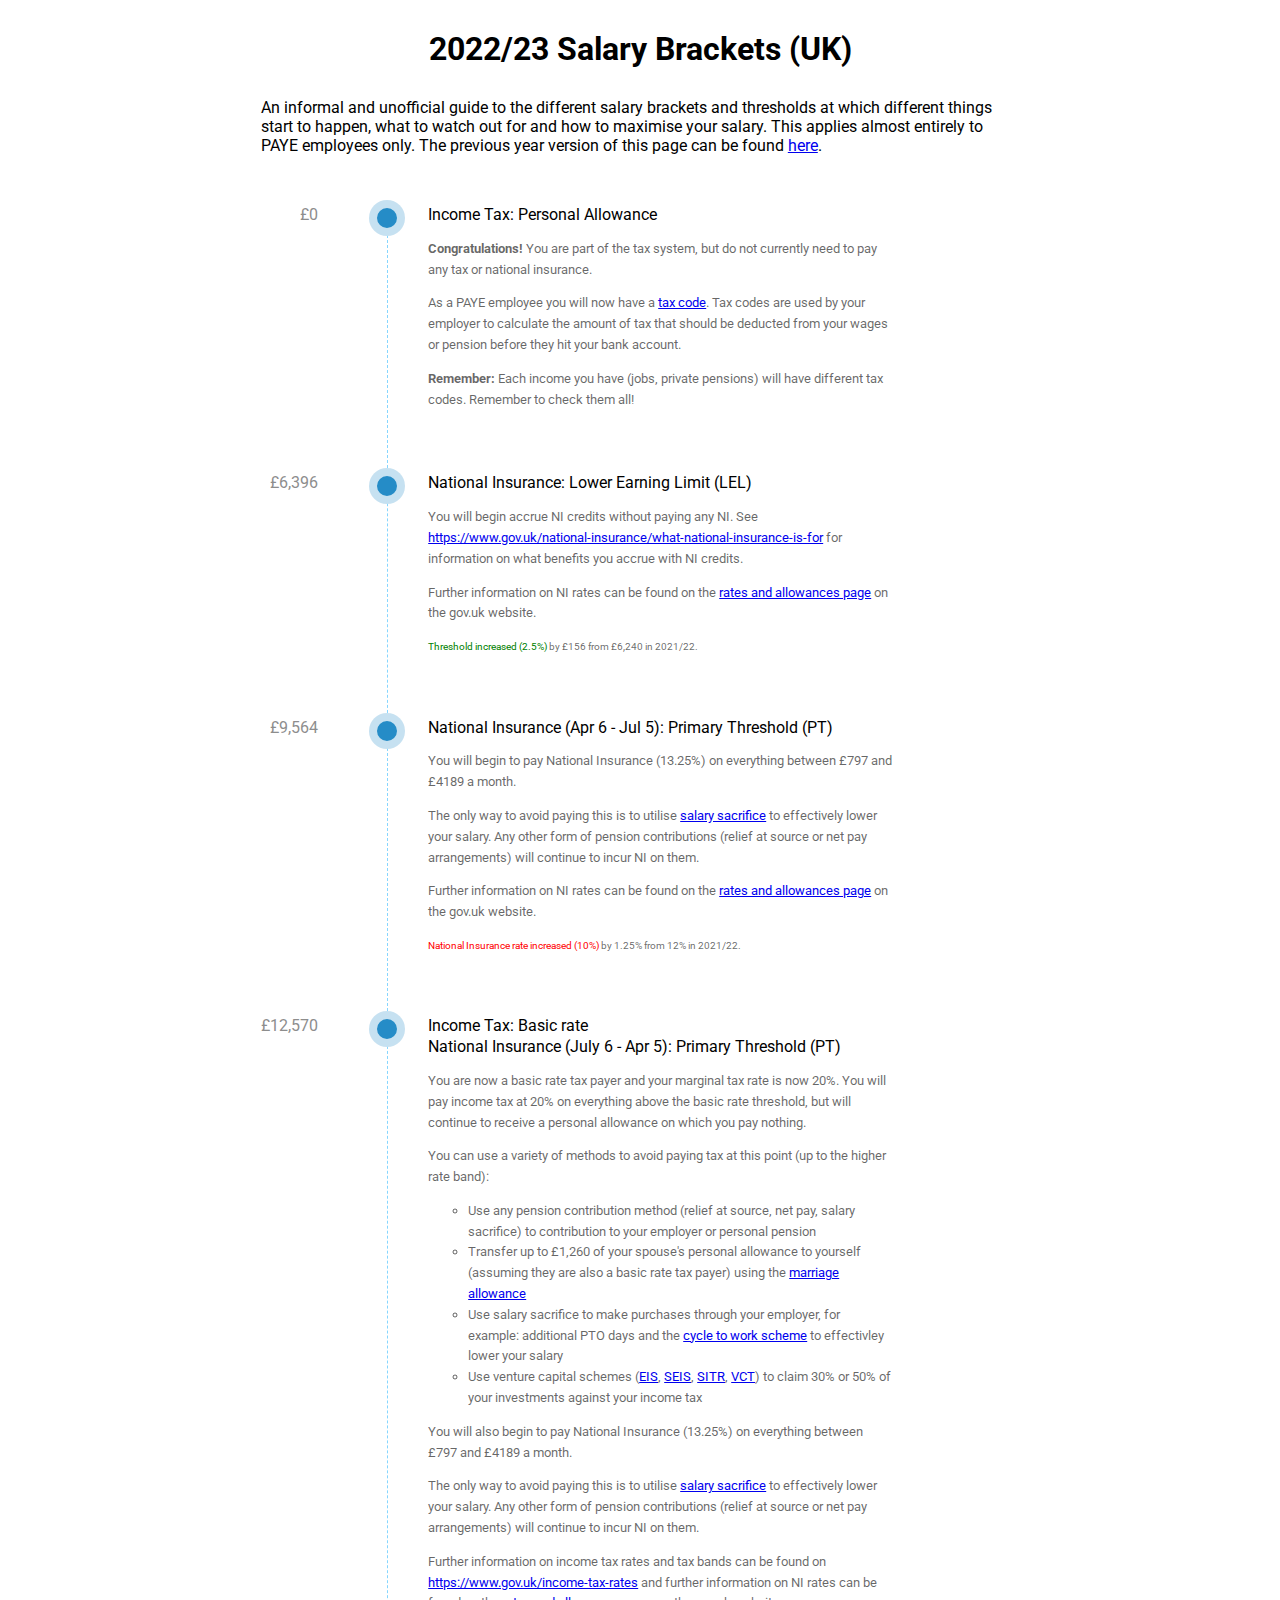
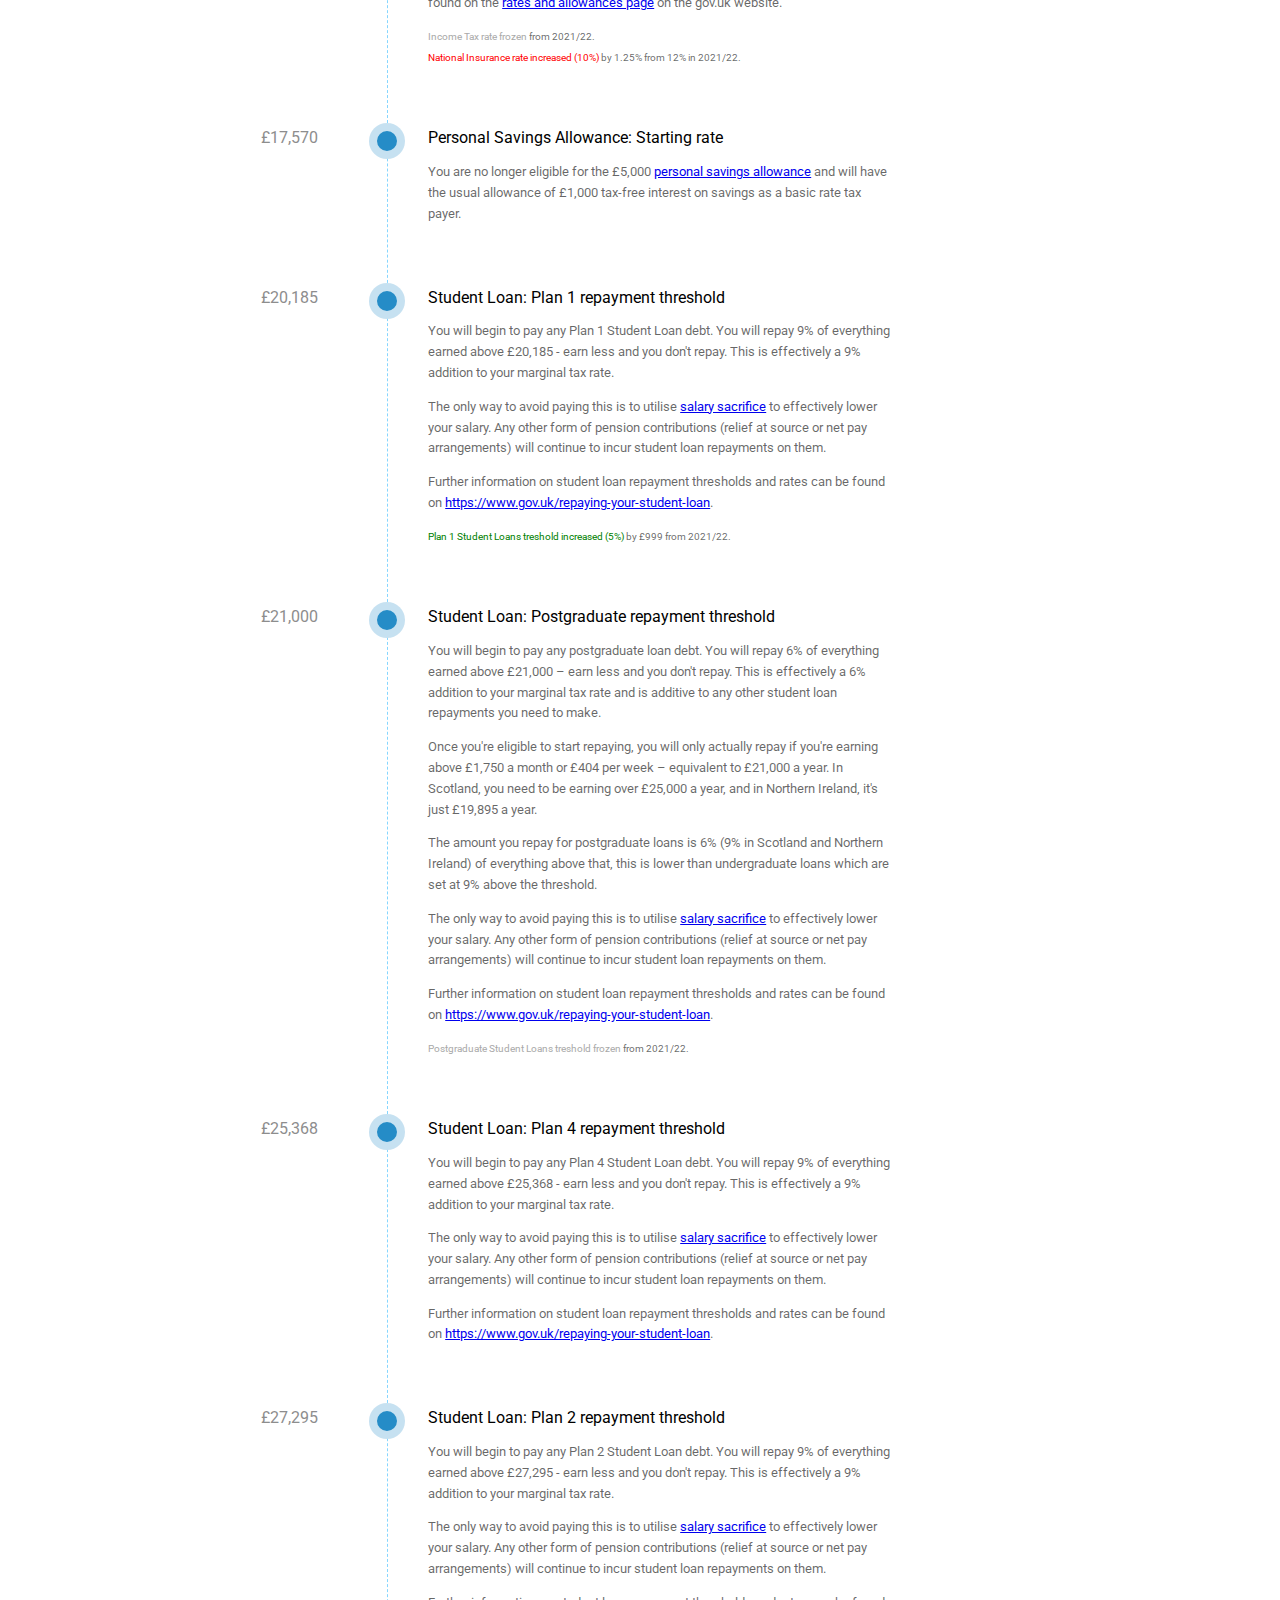
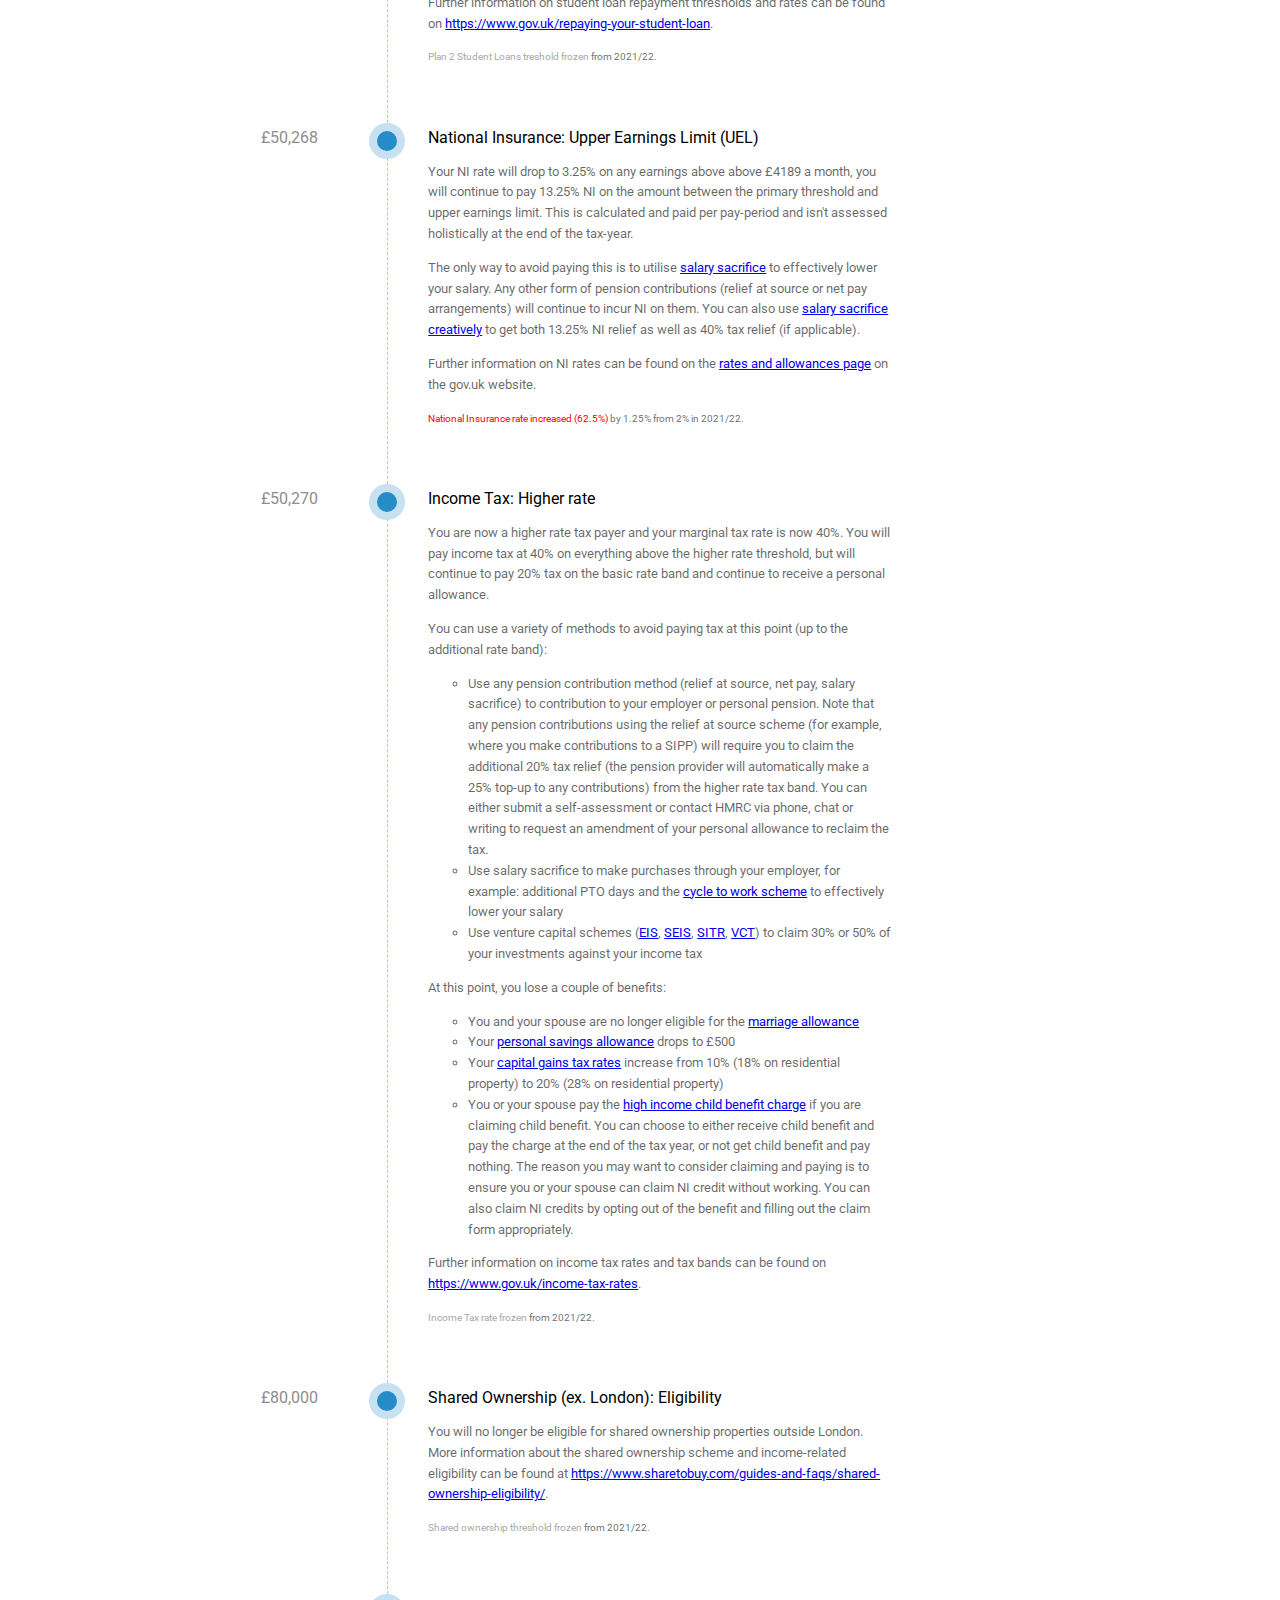
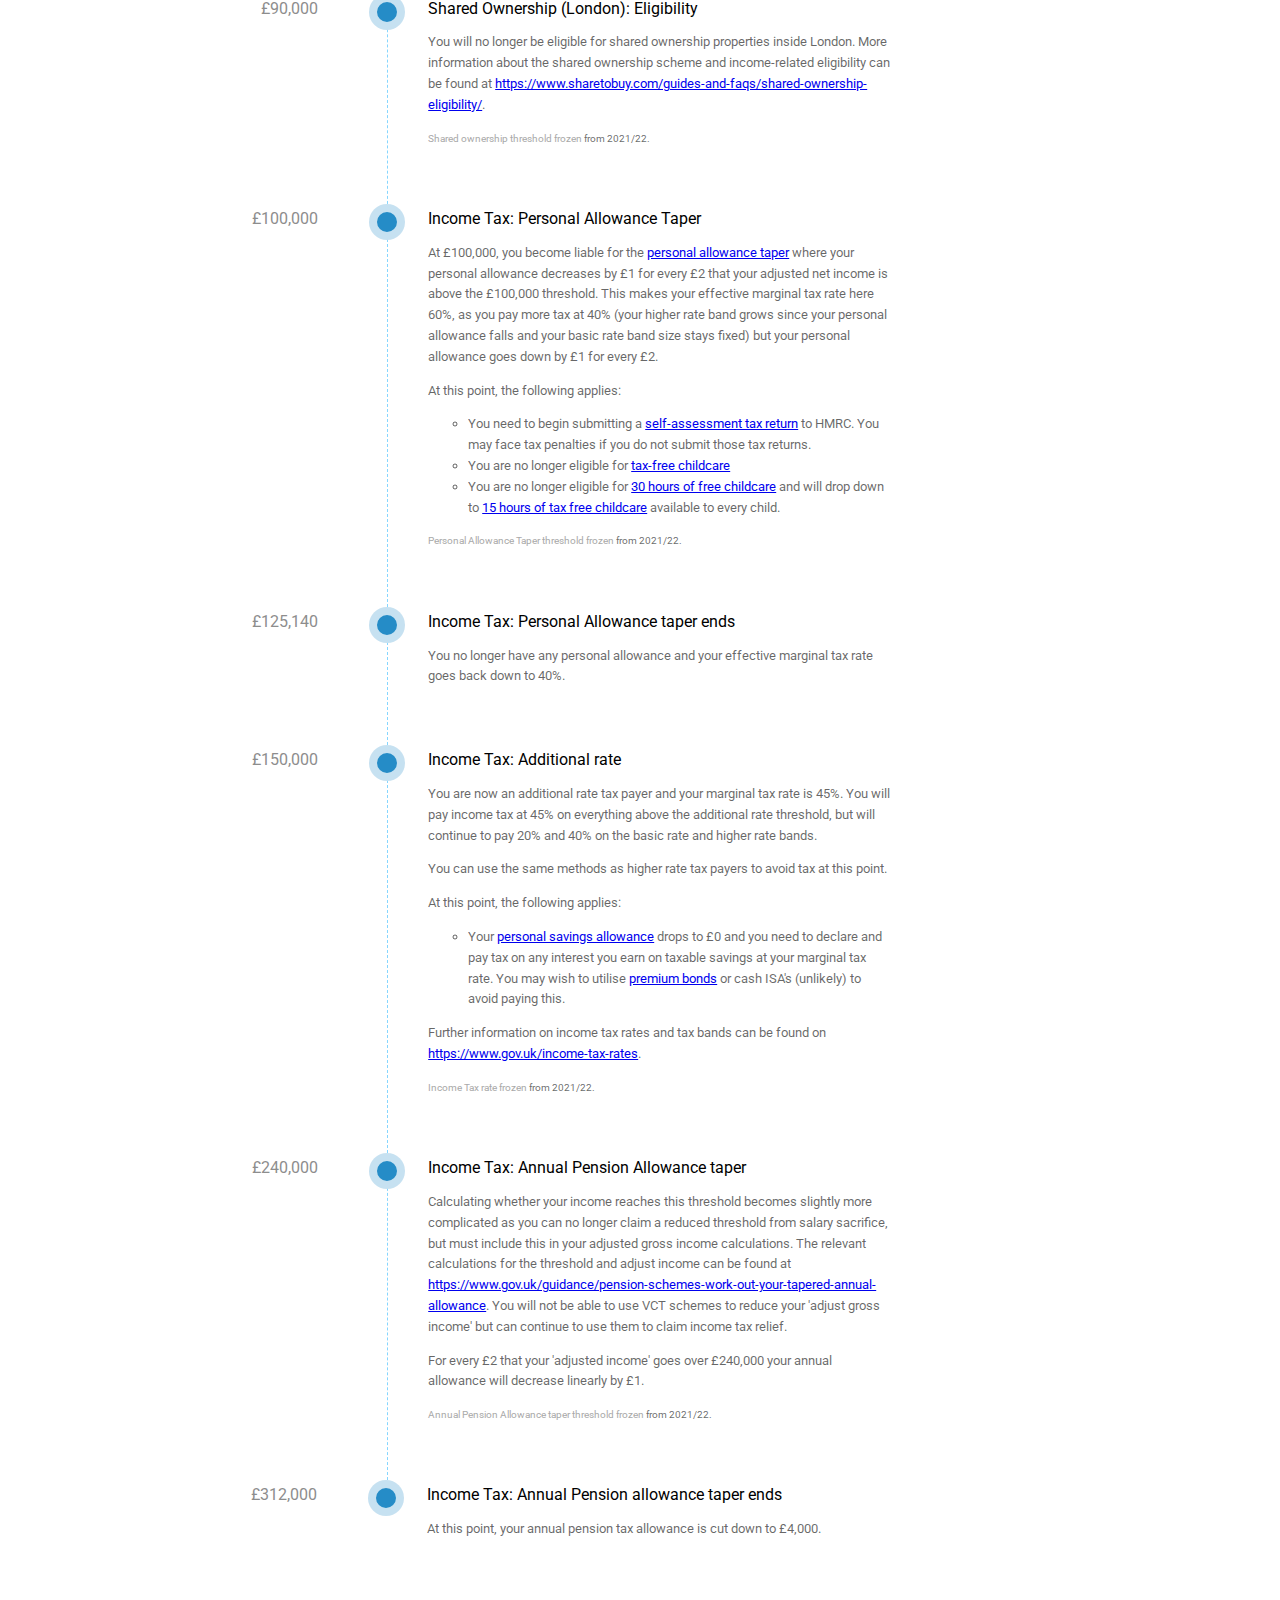
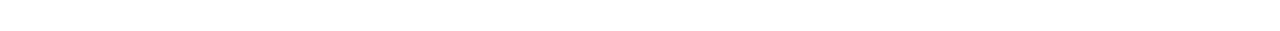
==== commit d33024f8: "Run two analytics links together" ====
--- a/index.html
+++ b/index.html
@@ -1,14 +1,37 @@
-<html>
+<!DOCTYPE html>
+<html lang="en">
     <head>
+        <!-- Global site tag (gtag.js) - Google Analytics -->
+        <script async src="https://www.googletagmanager.com/gtag/js?id=G-SHDMMYEWLP"></script>
+        <script>
+            window.dataLayer = window.dataLayer || [];
+            function gtag(){dataLayer.push(arguments);}
+            gtag('js', new Date());
+
+            gtag('config', 'G-SHDMMYEWLP');
+        </script>
+        <!-- Global site tag (gtag.js) - Google Analytics -->
+        <script async src="https://www.googletagmanager.com/gtag/js?id=UA-142238841-1"></script>
+        <script>
+            window.dataLayer = window.dataLayer || [];
+            function gtag(){dataLayer.push(arguments);}
+            gtag('js', new Date());
+
+            gtag('config', 'UA-142238841-1');
+        </script>
         <meta name="viewport" content="width=device-width, initial-scale=1.0">
-        <link href='//fonts.googleapis.com/css?family=Roboto:200,400,600' rel='stylesheet' type='text/css'>
+        <meta name="keywords" content="UK, Income, Salary, Tax, England, Eligibilty, Tax rates, Tax allowances, Benefits, Allowances, Income thresholds">
+        <meta name="description" content="An informal and unofficial guide to the different income brackets and thresholds in the UK at which different things start to happen, from tax to savings to benefits and pensions. It contains a variety of resources to help you make the most of your income and see what you're eligible for as well as what to watch out for.">
+        <meta name="author" content="Zain Patel">
+        <link href='https://fonts.googleapis.com/css?family=Roboto:200,400,600' rel='stylesheet' type='text/css'>
         <link href='style.css' rel='stylesheet' type='text/css'>
+        <title>UK Income Brackets and Thresholds</title>
     </head>
     <body>
         <div class="header">
-            <h1>2021/22 Salary Brackets (UK)</h1>
+            <h1>2022/23 Salary Brackets (UK)</h1>
             <p>
-                An informal and unofficial guide to the different salary brackets and thresholds at which different things start to happen, what to watch out for and how to maximise your salary. This applies almost entirely to PAYE employees only.
+                An informal and unofficial guide to the different salary brackets and thresholds at which different things start to happen, what to watch out for and how to maximise your salary. This applies almost entirely to PAYE employees only. The previous year version of this page can be found <a href="2021.html">here</a>.
             </p>
         </div>
         <div class="history-tl-container">
@@ -33,7 +56,7 @@
                     </div>
                 </li>
                 <li class="tl-item">
-                    <div class="timestamp">&#163;6,240</div>
+                    <div class="timestamp">&#163;6,396</div>
                     <div class="item">
                         <div class="item-title">
                             <a id="national-insurance-lower-earning-limit" href="#national-insurance-lower-earning-limit">National Insurance: Lower Earning Limit (LEL)</a>
@@ -45,6 +68,9 @@
                             <p>
                                 Further information on NI rates can be found on the <a href="https://www.gov.uk/government/publications/rates-and-allowances-national-insurance-contributions/rates-and-allowances-national-insurance-contributions">rates and allowances page</a> on the gov.uk website.
                             </p>
+                            <p style="font-size: 0.6rem;">
+                              <span style="color:green" >Threshold increased (2.5%) </span> by &#163;156 from &#163;6,240 in 2021/22. 
+                            </p>
                         </div>
                     </div>
                 </li>
@@ -52,11 +78,11 @@
                     <div class="timestamp">&#163;9,564</div>
                     <div class="item">
                         <div class="item-title">
-                            <a id="national-insurance-primary-threshold" href="#national-insurance-primary-threshold">National Insurance: Primary Threshold (PT)</a>
-                        </div>
-                        <div class="item-detail">
-                            <p>
-                                You will begin to pay National Insurance (12%) on everything between &#163;797 and &#163;4189 a month.
+                            <a id="national-insurance-primary-threshold" href="#national-insurance-primary-threshold-1">National Insurance (Apr 6 - Jul 5): Primary Threshold (PT)</a>
+                        </div>
+                        <div class="item-detail">
+                            <p>
+                                You will begin to pay National Insurance (13.25%) on everything between &#163;797 and &#163;4189 a month.
                             </p>
                             <p>
                                 The only way to avoid paying this is to utilise <a href="https://www.gov.uk/guidance/salary-sacrifice-and-the-effects-on-paye">salary sacrifice</a> to effectively lower your salary. Any other form of pension contributions (relief at source or net pay arrangements) will continue to incur NI on them.
@@ -64,6 +90,9 @@
                             <p>
                                 Further information on NI rates can be found on the <a href="https://www.gov.uk/government/publications/rates-and-allowances-national-insurance-contributions/rates-and-allowances-national-insurance-contributions">rates and allowances page</a> on the gov.uk website.
                             </p>
+                            <p style="font-size: 0.6rem;">
+                                <span style="color:red"> National Insurance rate increased (10%)</span> by 1.25% from 12% in 2021/22. 
+                            </p>
                         </div>
                     </div>
                 </li>
@@ -71,7 +100,8 @@
                     <div class="timestamp">&#163;12,570</div>
                     <div class="item">
                         <div class="item-title">
-                            <a id="income-tax-basic-rate" href="#income-tax-basic-rate">Income Tax: Basic rate</a>
+                            <a id="income-tax-basic-rate" href="#income-tax-basic-rate">Income Tax: Basic rate</a> <br/>
+                            <a id="national-insurance-primary-threshold" href="#national-insurance-primary-threshold-2">National Insurance (July 6 - Apr 5): Primary Threshold (PT)</a>
                         </div>
                         <div class="item-detail">
                             <p>
@@ -95,7 +125,17 @@
                                 </ul>
                             </p>
                             <p>
-                                Further information on income tax rates and tax bands can be found on <a href="https://www.gov.uk/income-tax-rates">https://www.gov.uk/income-tax-rates</a>.
+                                You will also begin to pay National Insurance (13.25%) on everything between &#163;797 and &#163;4189 a month.
+                            </p>
+                            <p>
+                                The only way to avoid paying this is to utilise <a href="https://www.gov.uk/guidance/salary-sacrifice-and-the-effects-on-paye">salary sacrifice</a> to effectively lower your salary. Any other form of pension contributions (relief at source or net pay arrangements) will continue to incur NI on them.
+                            </p>
+                            <p>
+                                Further information on income tax rates and tax bands can be found on <a href="https://www.gov.uk/income-tax-rates">https://www.gov.uk/income-tax-rates</a> and further information on NI rates can be found on the <a href="https://www.gov.uk/government/publications/rates-and-allowances-national-insurance-contributions/rates-and-allowances-national-insurance-contributions">rates and allowances page</a> on the gov.uk website.
+                            </p>
+                            <p style="font-size: 0.6rem;">
+                                <span style="color:darkgrey">Income Tax rate frozen</span> from 2021/22.<br/>
+                                <span style="color:red"> National Insurance rate increased (10%)</span> by 1.25% from 12% in 2021/22. 
                             </p>
                         </div>
                     </div>
@@ -108,20 +148,20 @@
                         </div>
                         <div class="item-detail">
                             <p>
-                                You are no longer eligible for the &#163;5,000 <a href="https://www.gov.uk/apply-tax-free-interest-on-savings">personal savings allowance starter</a> and will have the usual allowance of &#163;1,000 tax-free interest on savings as a basic rate tax payer.
-                            </p>
-                        </div>
-                    </div>
-                </li>
-                <li class="tl-item">
-                    <div class="timestamp">&#163;19,895</div>
+                                You are no longer eligible for the &#163;5,000 <a href="https://www.gov.uk/apply-tax-free-interest-on-savings">personal savings allowance</a> and will have the usual allowance of &#163;1,000 tax-free interest on savings as a basic rate tax payer.
+                            </p>
+                        </div>
+                    </div>
+                </li>
+                <li class="tl-item">
+                    <div class="timestamp">&#163;20,185</div>
                     <div class="item">
                         <div class="item-title">
                             <a id="student-loan-plan-1" href="#student-loan-plan-1">Student Loan: Plan 1 repayment threshold</a>
                         </div>
                         <div class="item-detail">
                             <p>
-                                You will begin to pay any Plan 1 Student Loan debt. You will repay 9% of everything earned above &#163;19,895 - earn less and you don't repay. This is effectively a 9% addition to your marginal tax rate. 
+                                You will begin to pay any Plan 1 Student Loan debt. You will repay 9% of everything earned above &#163;20,185 - earn less and you don't repay. This is effectively a 9% addition to your marginal tax rate. 
                             </p>
                             <p>
                                 The only way to avoid paying this is to utilise <a href="https://www.gov.uk/guidance/salary-sacrifice-and-the-effects-on-paye">salary sacrifice</a> to effectively lower your salary. Any other form of pension contributions (relief at source or net pay arrangements) will continue to incur student loan repayments on them.
@@ -129,6 +169,9 @@
                             <p>
                                 Further information on student loan repayment thresholds and rates can be found on <a href="https://www.gov.uk/repaying-your-student-loan">https://www.gov.uk/repaying-your-student-loan</a>.
                             </p>
+                            <p style="font-size: 0.6rem;">
+                                <span style="color:green">Plan 1 Student Loans treshold increased (5%)</span> by &#163;999 from 2021/22.
+                            </p>
                         </div>
                     </div>
                 </li>
@@ -154,6 +197,28 @@
                             <p>
                                 Further information on student loan repayment thresholds and rates can be found on <a href="https://www.gov.uk/repaying-your-student-loan">https://www.gov.uk/repaying-your-student-loan</a>.
                             </p>
+                            <p style="font-size: 0.6rem;">
+                                <span style="color:darkgrey">Postgraduate Student Loans treshold frozen</span> from 2021/22.
+                            </p>
+                        </div>
+                    </div>
+                </li>
+                <li class="tl-item">
+                    <div class="timestamp">&#163;25,368</div>
+                    <div class="item">
+                        <div class="item-title">
+                            <a id="student-loan-plan-4" href="#student-loan-plan-4">Student Loan: Plan 4 repayment threshold</a>
+                        </div>
+                        <div class="item-detail">
+                            <p>
+                                You will begin to pay any Plan 4 Student Loan debt. You will repay 9% of everything earned above &#163;25,368 - earn less and you don't repay. This is effectively a 9% addition to your marginal tax rate. 
+                            </p>
+                            <p>
+                                The only way to avoid paying this is to utilise <a href="https://www.gov.uk/guidance/salary-sacrifice-and-the-effects-on-paye">salary sacrifice</a> to effectively lower your salary. Any other form of pension contributions (relief at source or net pay arrangements) will continue to incur student loan repayments on them.
+                            </p>
+                            <p>
+                                Further information on student loan repayment thresholds and rates can be found on <a href="https://www.gov.uk/repaying-your-student-loan">https://www.gov.uk/repaying-your-student-loan</a>.
+                            </p>
                         </div>
                     </div>
                 </li>
@@ -173,6 +238,9 @@
                             <p>
                                 Further information on student loan repayment thresholds and rates can be found on <a href="https://www.gov.uk/repaying-your-student-loan">https://www.gov.uk/repaying-your-student-loan</a>.
                             </p>
+                            <p style="font-size: 0.6rem;">
+                                <span style="color:darkgrey">Plan 2 Student Loans treshold frozen</span> from 2021/22.
+                            </p>
                         </div>
                     </div>
                 </li>
@@ -184,13 +252,16 @@
                         </div>
                         <div class="item-detail">
                             <p>
-                                Your NI rate will drop to 2% on any earnings above above &#163;4189 a month, you will continue to pay 12% NI on the amount between the primary threshold and upper earnings limit. This is calculated and paid per pay-period and isn't assessed holistically at the end of the tax-year.
-                            </p>
-                            <p>
-                                The only way to avoid paying this is to utilise <a href="https://www.gov.uk/guidance/salary-sacrifice-and-the-effects-on-paye">salary sacrifice</a> to effectively lower your salary. Any other form of pension contributions (relief at source or net pay arrangements) will continue to incur NI on them. You can also use <a href="https://zainp.com/increase-your-net-with-salary-sacrifice/">salary sacrifice creatively</a> to get both 12% NI relief as well as 40% tax relief (if applicable).
+                                Your NI rate will drop to 3.25% on any earnings above above &#163;4189 a month, you will continue to pay 13.25% NI on the amount between the primary threshold and upper earnings limit. This is calculated and paid per pay-period and isn't assessed holistically at the end of the tax-year.
+                            </p>
+                            <p>
+                                The only way to avoid paying this is to utilise <a href="https://www.gov.uk/guidance/salary-sacrifice-and-the-effects-on-paye">salary sacrifice</a> to effectively lower your salary. Any other form of pension contributions (relief at source or net pay arrangements) will continue to incur NI on them. You can also use <a href="https://zainp.com/increase-your-net-with-salary-sacrifice/">salary sacrifice creatively</a> to get both 13.25% NI relief as well as 40% tax relief (if applicable).
                             </p>
                             <p>
                                 Further information on NI rates can be found on the <a href="https://www.gov.uk/government/publications/rates-and-allowances-national-insurance-contributions/rates-and-allowances-national-insurance-contributions">rates and allowances page</a> on the gov.uk website.
+                            </p>
+                            <p style="font-size: 0.6rem;">
+                                <span style="color:red"> National Insurance rate increased (62.5%)</span> by 1.25% from 2% in 2021/22. 
                             </p>
                         </div>
                     </div>
@@ -239,6 +310,9 @@
                             <p>
                                 Further information on income tax rates and tax bands can be found on <a href="https://www.gov.uk/income-tax-rates">https://www.gov.uk/income-tax-rates</a>.
                             </p>
+                            <p style="font-size: 0.6rem;">
+                                <span style="color:darkgrey">Income Tax rate frozen</span> from 2021/22.<br/>
+                            </p>
                         </div>
                     </div>
                 </li>
@@ -252,6 +326,9 @@
                             <p>
                                 You will no longer be eligible for shared ownership properties outside London. More information about the shared ownership scheme and income-related eligibility can be found at <a href="https://www.sharetobuy.com/guides-and-faqs/shared-ownership-eligibility/">https://www.sharetobuy.com/guides-and-faqs/shared-ownership-eligibility/</a>.
                             </p>
+                            <p style="font-size: 0.6rem;">
+                                <span style="color:darkgrey">Shared ownership threshold frozen</span> from 2021/22.<br/>
+                            </p>
                         </div>
                     </div>
                 </li>
@@ -265,6 +342,9 @@
                             <p>
                                 You will no longer be eligible for shared ownership properties inside London. More information about the shared ownership scheme and income-related eligibility can be found at <a href="https://www.sharetobuy.com/guides-and-faqs/shared-ownership-eligibility/">https://www.sharetobuy.com/guides-and-faqs/shared-ownership-eligibility/</a>.
                             </p>
+                            <p style="font-size: 0.6rem;">
+                                <span style="color:darkgrey">Shared ownership threshold frozen</span> from 2021/22.<br/>
+                            </p>
                         </div>
                     </div>
                 </li>
@@ -276,7 +356,7 @@
                         </div>
                         <div class="item-detail">
                             <p>
-                                At &#163;100,000, you become liable for the <a href="https://www.gov.uk/income-tax-rates/income-over-100000">personal allowance taper</a> where your personal allowance decreases by &#163;1 for every &#163;2 that your adjusted net income is above the &#163;100,000 threshold. This makes your effective marginal tax rate here 60%, as you pay more tax at 40% (since your basic rate band grows) but your personal allowance goes down by &#163;1 for every &#163;2.
+                                At &#163;100,000, you become liable for the <a href="https://www.gov.uk/income-tax-rates/income-over-100000">personal allowance taper</a> where your personal allowance decreases by &#163;1 for every &#163;2 that your adjusted net income is above the &#163;100,000 threshold. This makes your effective marginal tax rate here 60%, as you pay more tax at 40% (your higher rate band grows since your personal allowance falls and your basic rate band size stays fixed) but your personal allowance goes down by &#163;1 for every &#163;2.
                             </p>
                             <p>
                                 At this point, the following applies:
@@ -292,6 +372,9 @@
                                     </li>
                                 </ul>
                             </p>
+                            <p style="font-size: 0.6rem;">
+                                <span style="color:darkgrey">Personal Allowance Taper threshold frozen</span> from 2021/22.<br/>
+                            </p>
                         </div>
                     </div>
                 </li>
@@ -332,6 +415,9 @@
                             <p>
                                 Further information on income tax rates and tax bands can be found on <a href="https://www.gov.uk/income-tax-rates">https://www.gov.uk/income-tax-rates</a>.
                             </p>
+                            <p style="font-size: 0.6rem;">
+                                <span style="color:darkgrey">Income Tax rate frozen</span> from 2021/22.<br/>
+                            </p>
                         </div>
                     </div>
                 </li>
@@ -339,7 +425,7 @@
                     <div class="timestamp">&#163;240,000</div>
                     <div class="item">
                         <div class="item-title">
-                            <a id="income-tax-annual-pension-allowance-taper" href="#income-tax-annual-pension-allowance-taper">Income Tax: Annual Pension allowance taper</a>
+                            <a id="income-tax-annual-pension-allowance-taper" href="#income-tax-annual-pension-allowance-taper">Income Tax: Annual Pension Allowance taper</a>
                         </div>
                         <div class="item-detail">
                             <p>
@@ -347,6 +433,9 @@
                             </p>
                             <p>
                                 For every &#163;2 that your 'adjusted income' goes over &#163;240,000 your annual allowance will decrease linearly by &#163;1.
+                            </p>
+                            <p style="font-size: 0.6rem;">
+                                <span style="color:darkgrey">Annual Pension Allowance taper threshold frozen</span> from 2021/22.<br/>
                             </p>
                         </div>
                     </div>
--- a/style.css
+++ b/style.css
@@ -21,7 +21,7 @@
 
 .history-tl-container {
   font-family: "Roboto", sans-serif;
-  width: 50%;
+  width: 40%;
   margin: auto;
   display: block;
   position: relative;
@@ -50,7 +50,7 @@
 
 .history-tl-container ul.tl li.tl-item .item::before {
   position: absolute;
-  left: -60px;
+  left: -59px;
   top: -5px;
   content: " ";
   border: 8px solid rgba(255, 255, 255, 0.74);
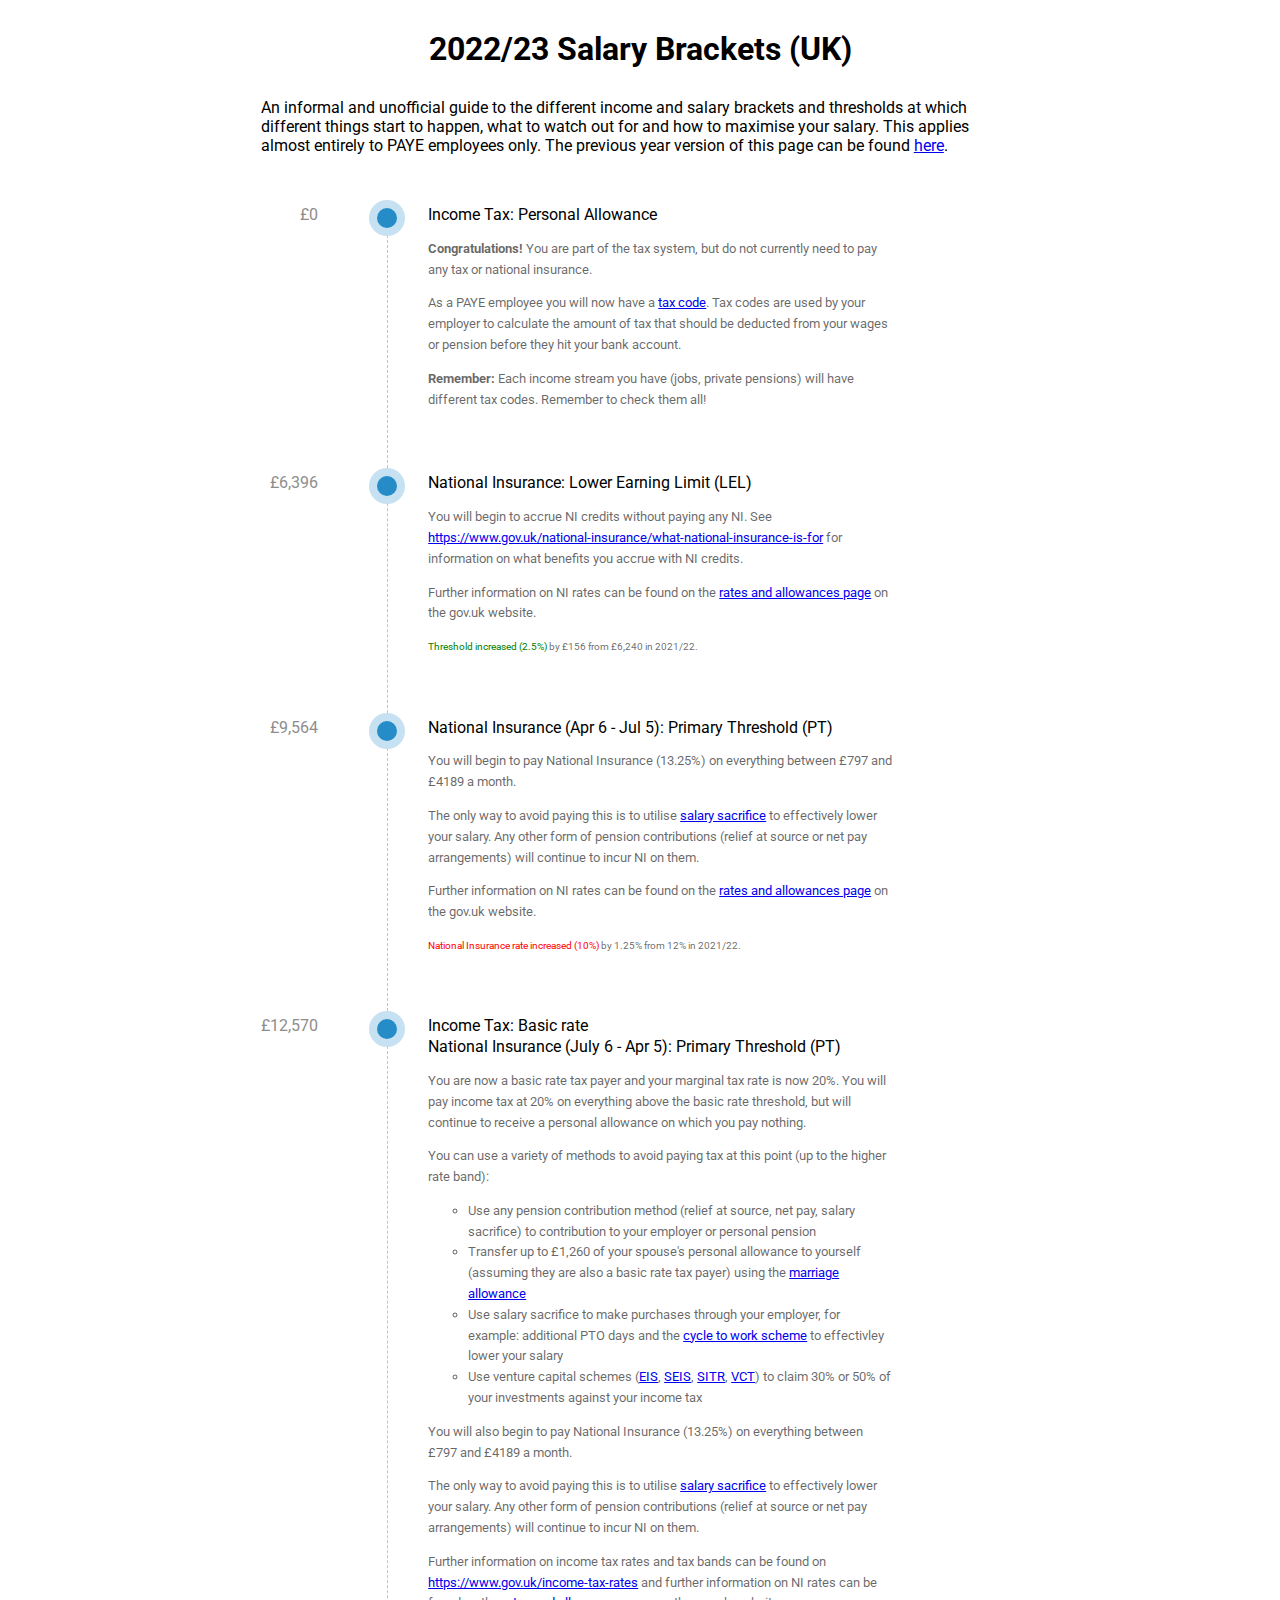
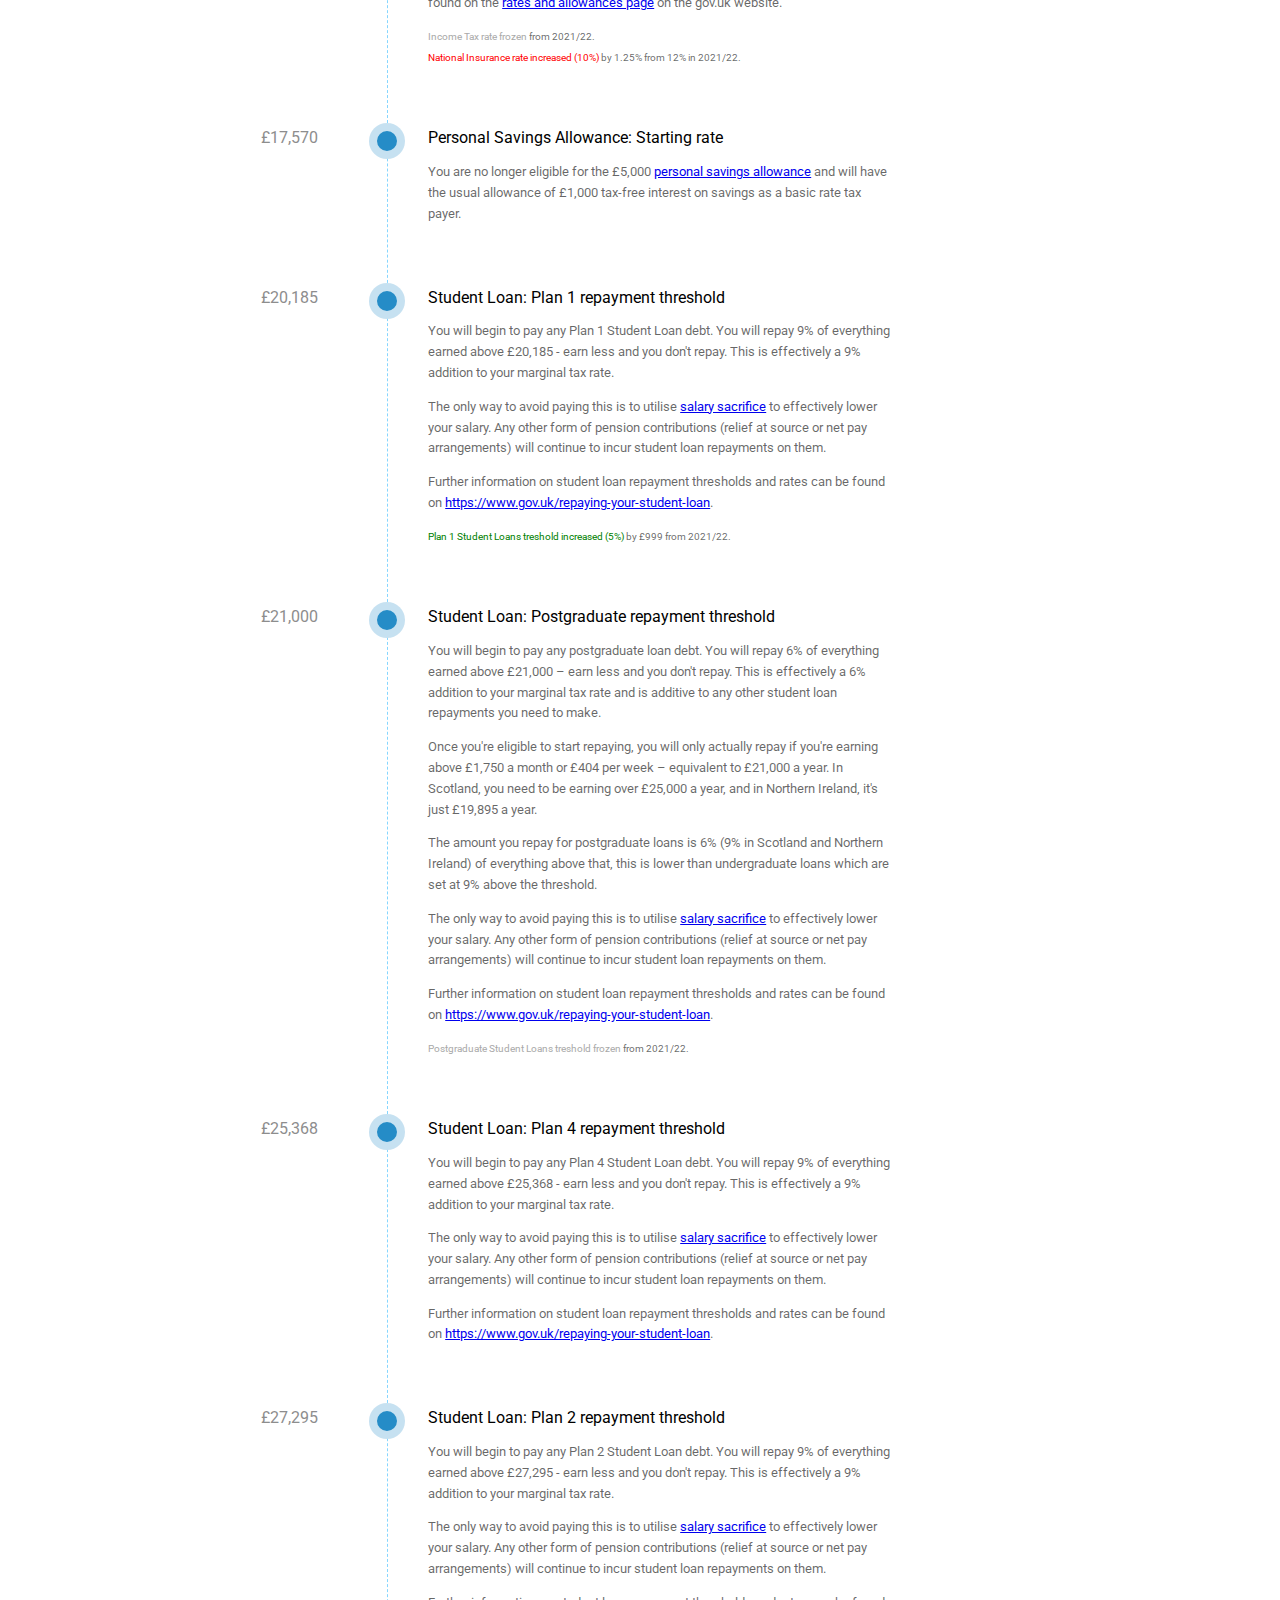
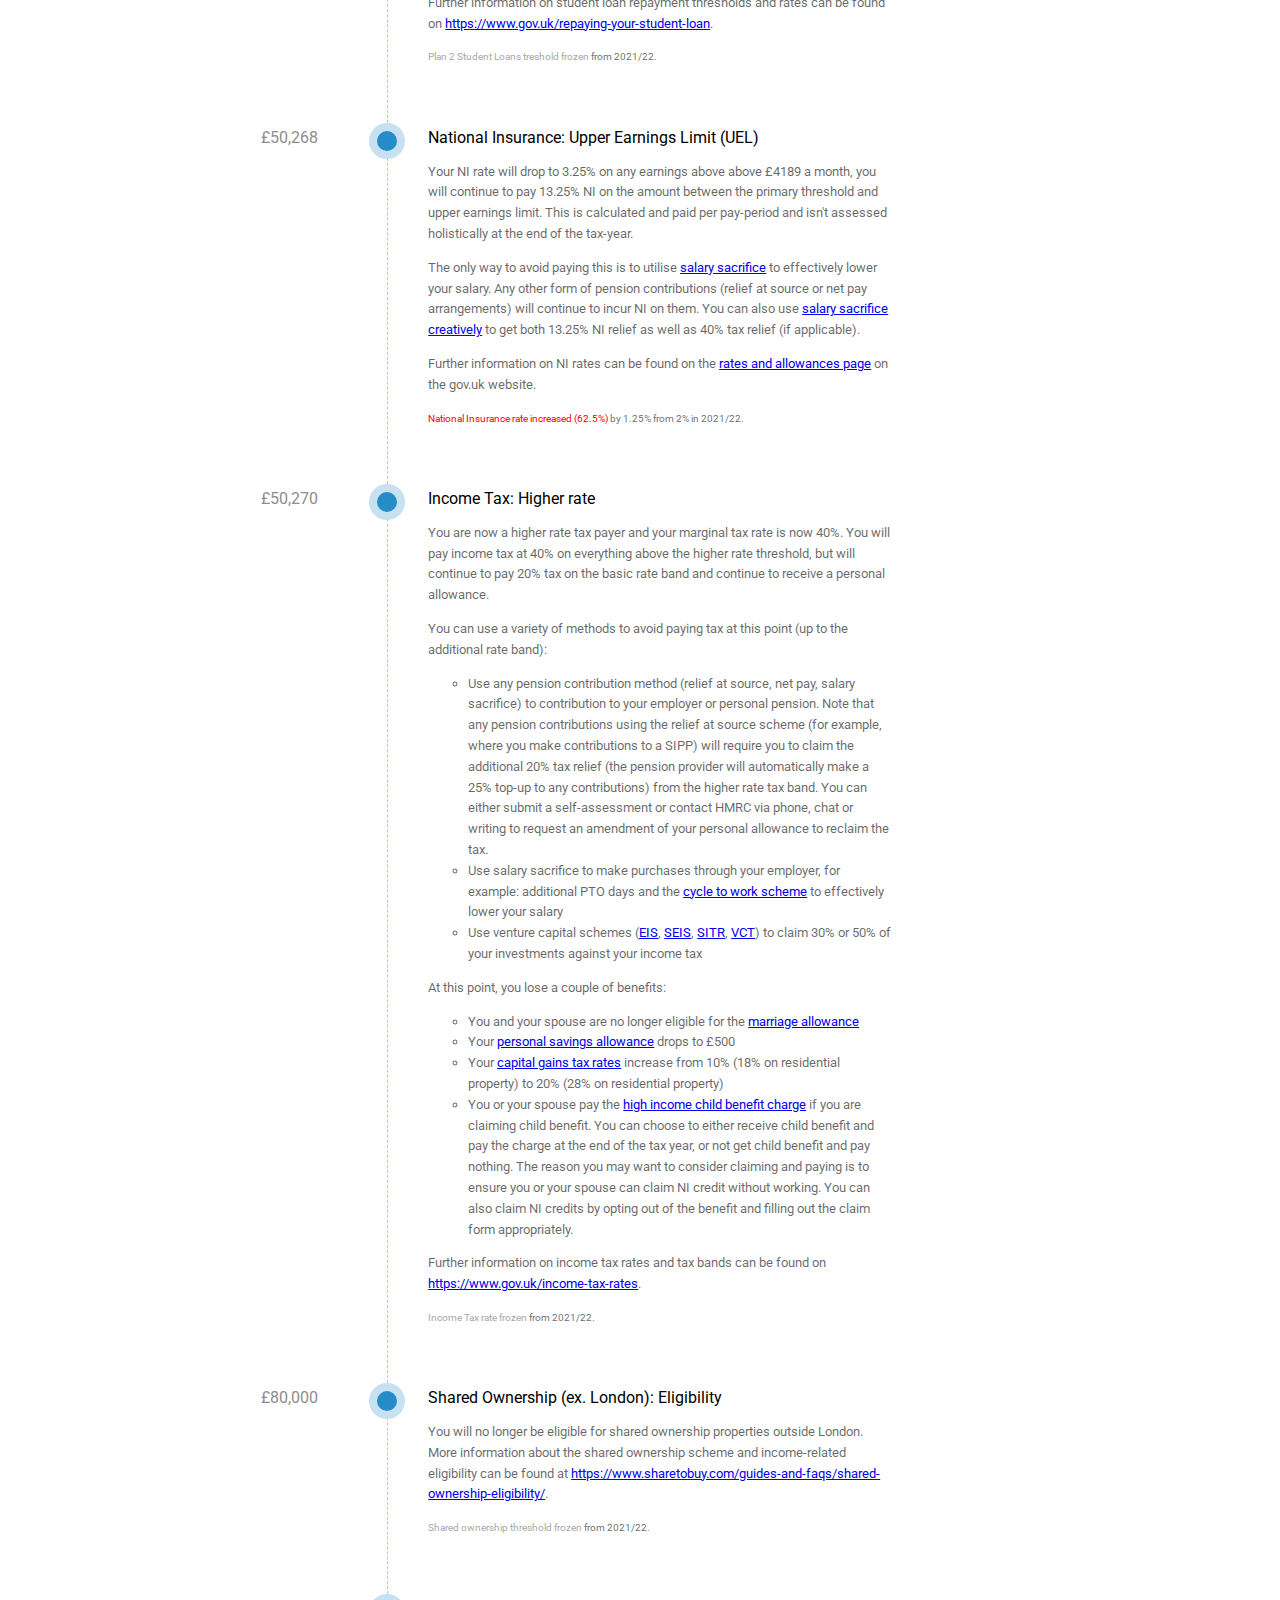
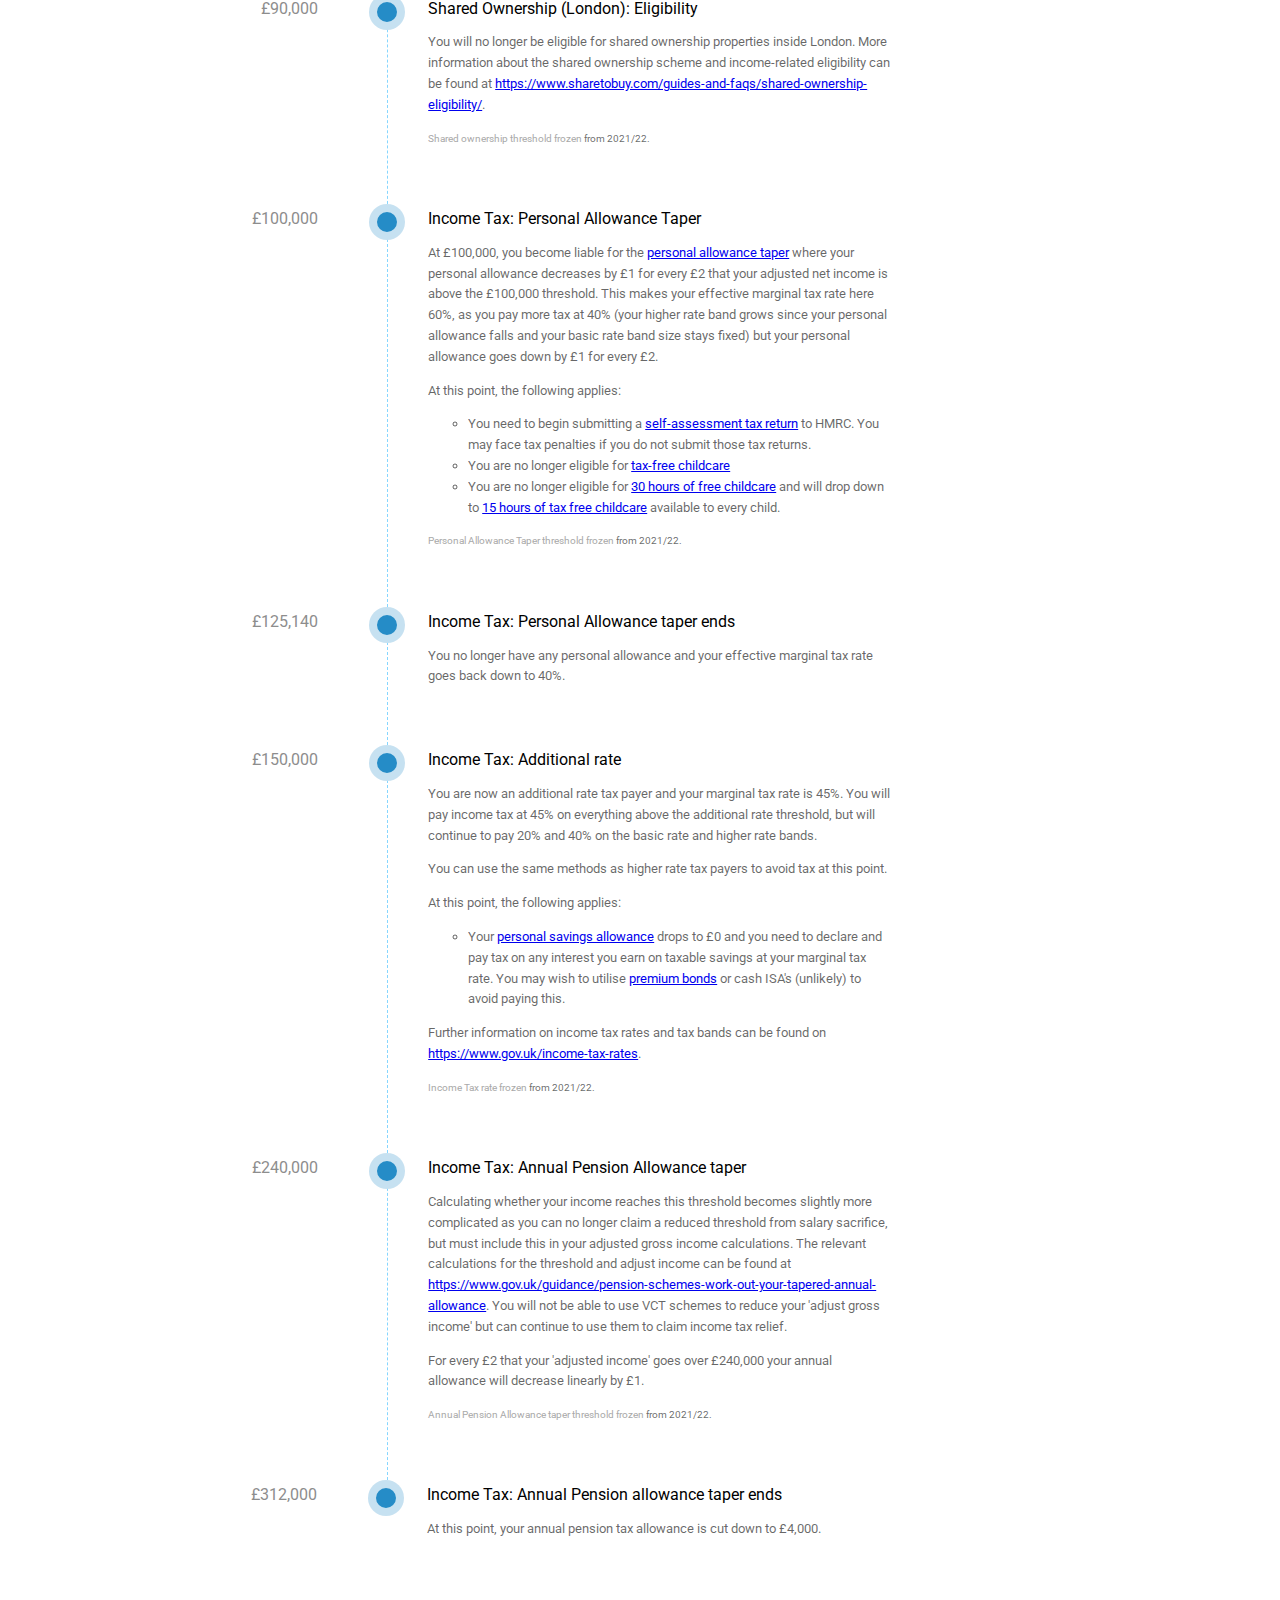
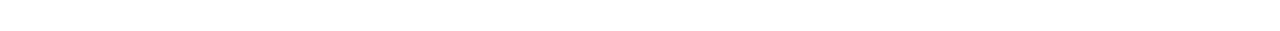
==== commit 63431f84: "Fix small typos and improve meta description" ====
--- a/index.html
+++ b/index.html
@@ -21,7 +21,7 @@
         </script>
         <meta name="viewport" content="width=device-width, initial-scale=1.0">
         <meta name="keywords" content="UK, Income, Salary, Tax, England, Eligibilty, Tax rates, Tax allowances, Benefits, Allowances, Income thresholds">
-        <meta name="description" content="An informal and unofficial guide to the different income brackets and thresholds in the UK at which different things start to happen, from tax to savings to benefits and pensions. It contains a variety of resources to help you make the most of your income and see what you're eligible for as well as what to watch out for.">
+        <meta name="description" content="An informal and unofficial guide to the different income and salary brackets and thresholds in the UK at which different things start to happen, from tax to savings to benefits and pensions. It contains a variety of resources to help you make the most of your income and see what you're eligible for as well as what to watch out for.">
         <meta name="author" content="Zain Patel">
         <link href='https://fonts.googleapis.com/css?family=Roboto:200,400,600' rel='stylesheet' type='text/css'>
         <link href='style.css' rel='stylesheet' type='text/css'>
@@ -31,7 +31,7 @@
         <div class="header">
             <h1>2022/23 Salary Brackets (UK)</h1>
             <p>
-                An informal and unofficial guide to the different salary brackets and thresholds at which different things start to happen, what to watch out for and how to maximise your salary. This applies almost entirely to PAYE employees only. The previous year version of this page can be found <a href="2021.html">here</a>.
+                An informal and unofficial guide to the different income and salary brackets and thresholds at which different things start to happen, what to watch out for and how to maximise your salary. This applies almost entirely to PAYE employees only. The previous year version of this page can be found <a href="2021.html">here</a>.
             </p>
         </div>
         <div class="history-tl-container">
@@ -50,7 +50,7 @@
                                 As a PAYE employee you will now have a <a href="https://www.gov.uk/tax-codes">tax code</a>. Tax codes are used by your employer to calculate the amount of tax that should be deducted from your wages or pension before they hit your bank account.
                             </p>
                             <p>
-                                <strong>Remember:</strong> Each income you have (jobs, private pensions) will have different tax codes. Remember to check them all!
+                                <strong>Remember:</strong> Each income stream you have (jobs, private pensions) will have different tax codes. Remember to check them all!
                             </p>
                         </div>
                     </div>
@@ -63,7 +63,7 @@
                         </div>
                         <div class="item-detail">
                             <p>
-                                You will begin accrue NI credits without paying any NI. See <a href="https://www.gov.uk/national-insurance/what-national-insurance-is-for">https://www.gov.uk/national-insurance/what-national-insurance-is-for</a> for information on what benefits you accrue with NI credits.
+                                You will begin to accrue NI credits without paying any NI. See <a href="https://www.gov.uk/national-insurance/what-national-insurance-is-for">https://www.gov.uk/national-insurance/what-national-insurance-is-for</a> for information on what benefits you accrue with NI credits.
                             </p>
                             <p>
                                 Further information on NI rates can be found on the <a href="https://www.gov.uk/government/publications/rates-and-allowances-national-insurance-contributions/rates-and-allowances-national-insurance-contributions">rates and allowances page</a> on the gov.uk website.
--- a/style.css
+++ b/style.css
@@ -21,7 +21,7 @@
 
 .history-tl-container {
   font-family: "Roboto", sans-serif;
-  width: 40%;
+  width: 60%;
   margin: auto;
   display: block;
   position: relative;
@@ -93,10 +93,16 @@
   .header p {
     margin: 30px 20%;
   }
+  .history-tl-container {
+    width: 40%;
+  }
 }
 
 @media screen and (min-width: 600px) {
   ul.tl li.tl-item .timestamp {
     left: -170px;
   }
+  .history-tl-container {
+    width: 40%;
+  }
 }
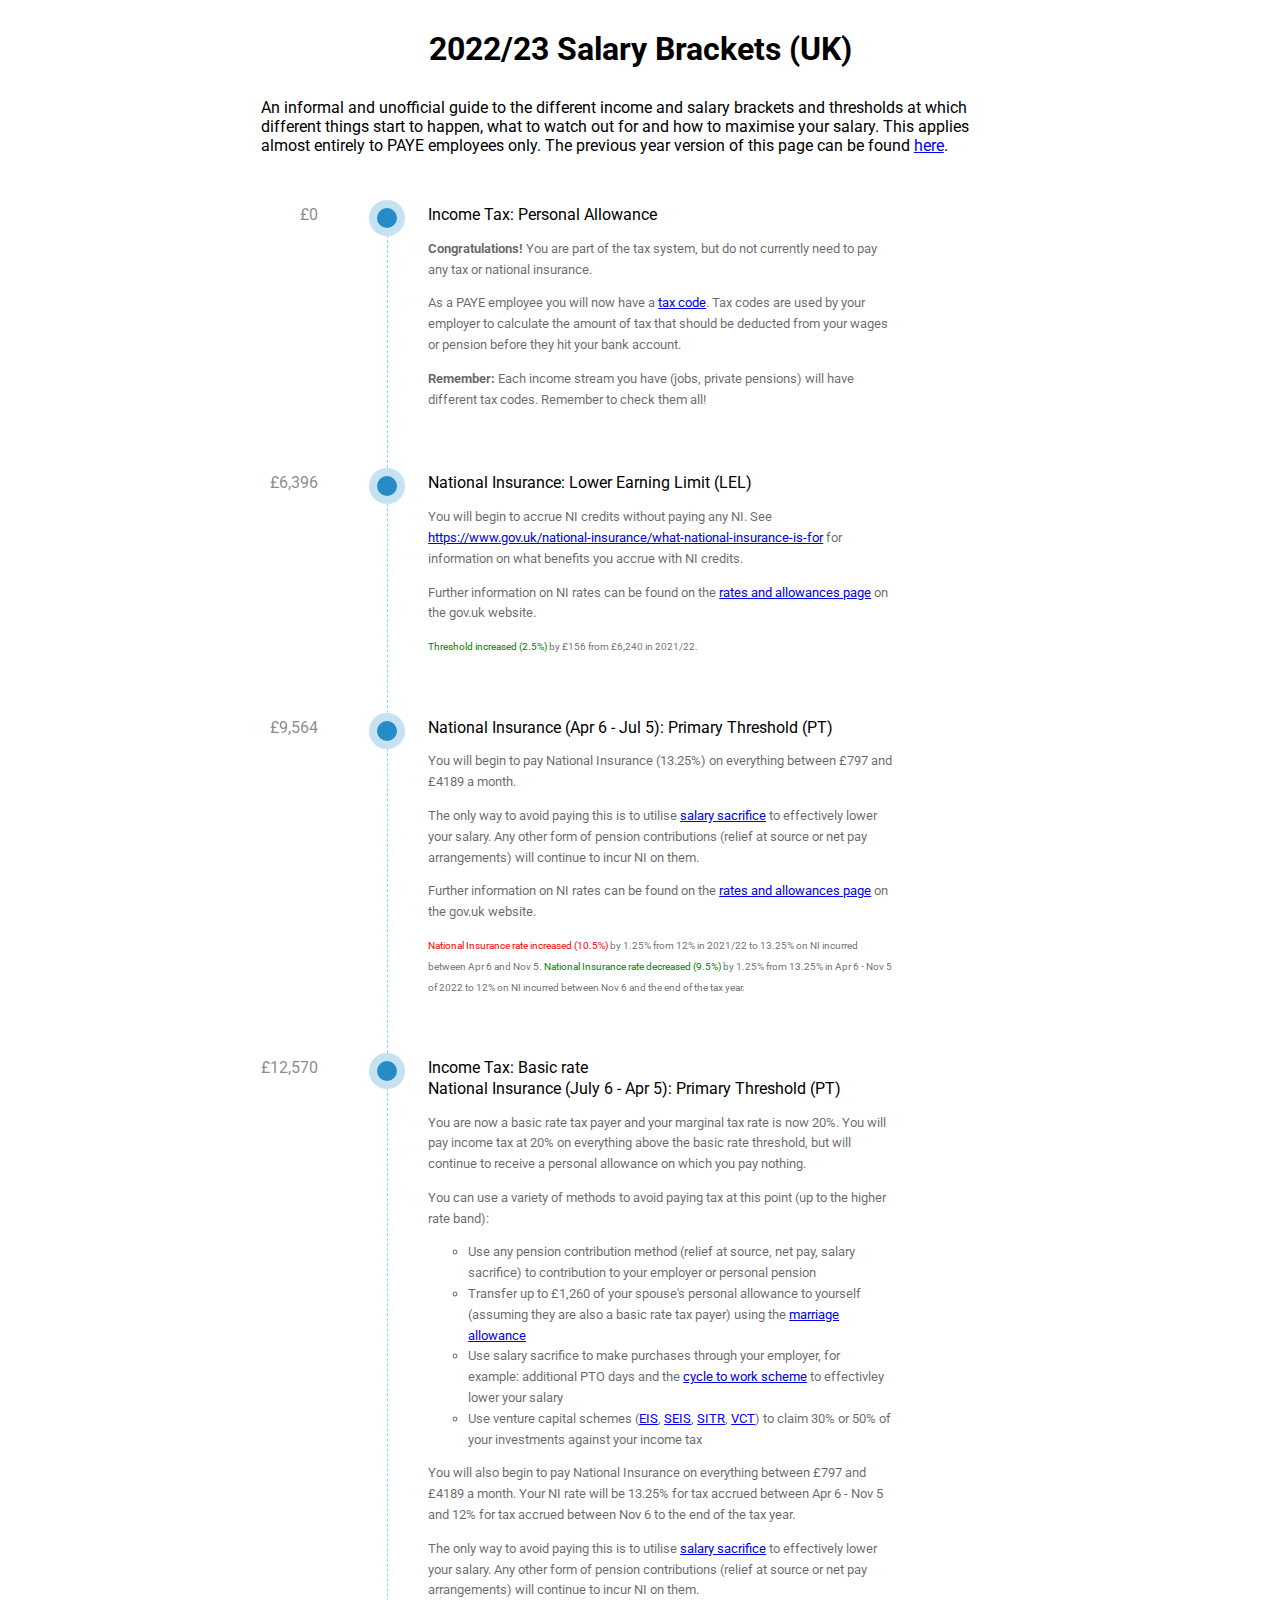
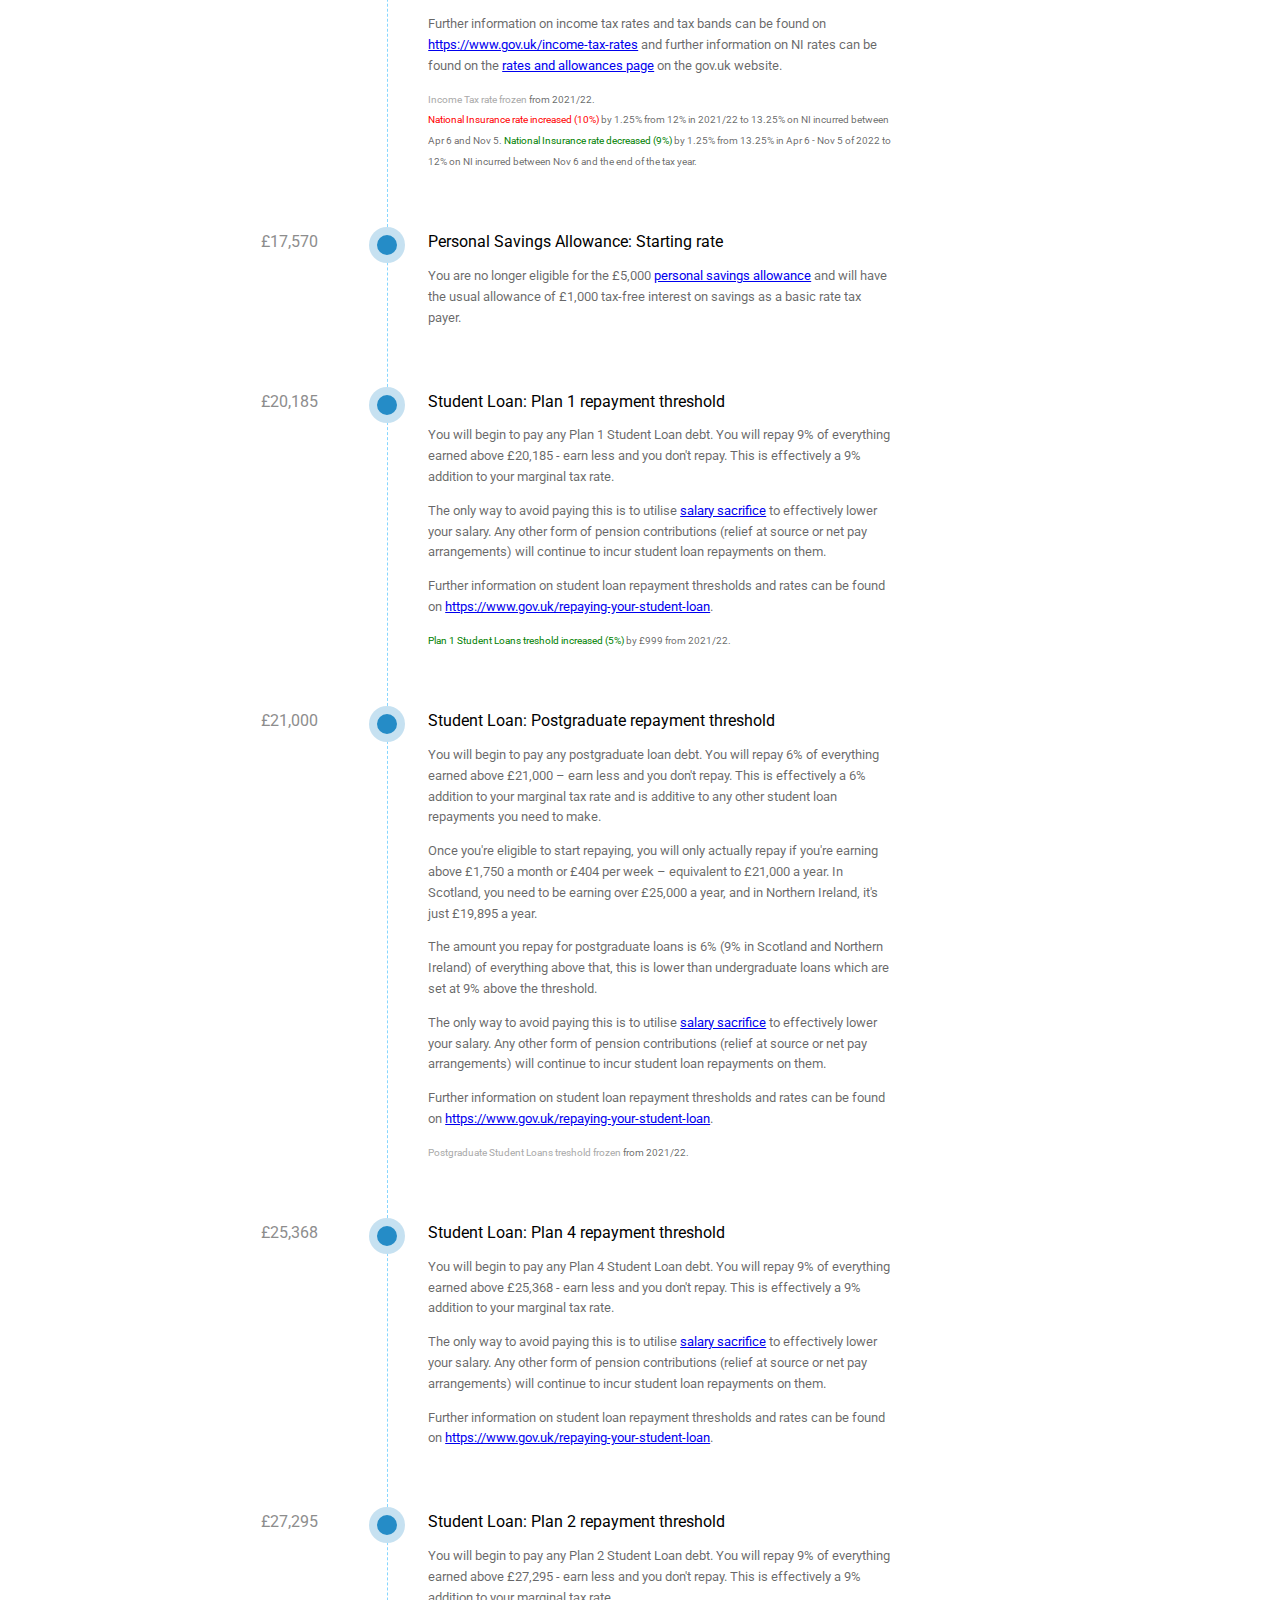
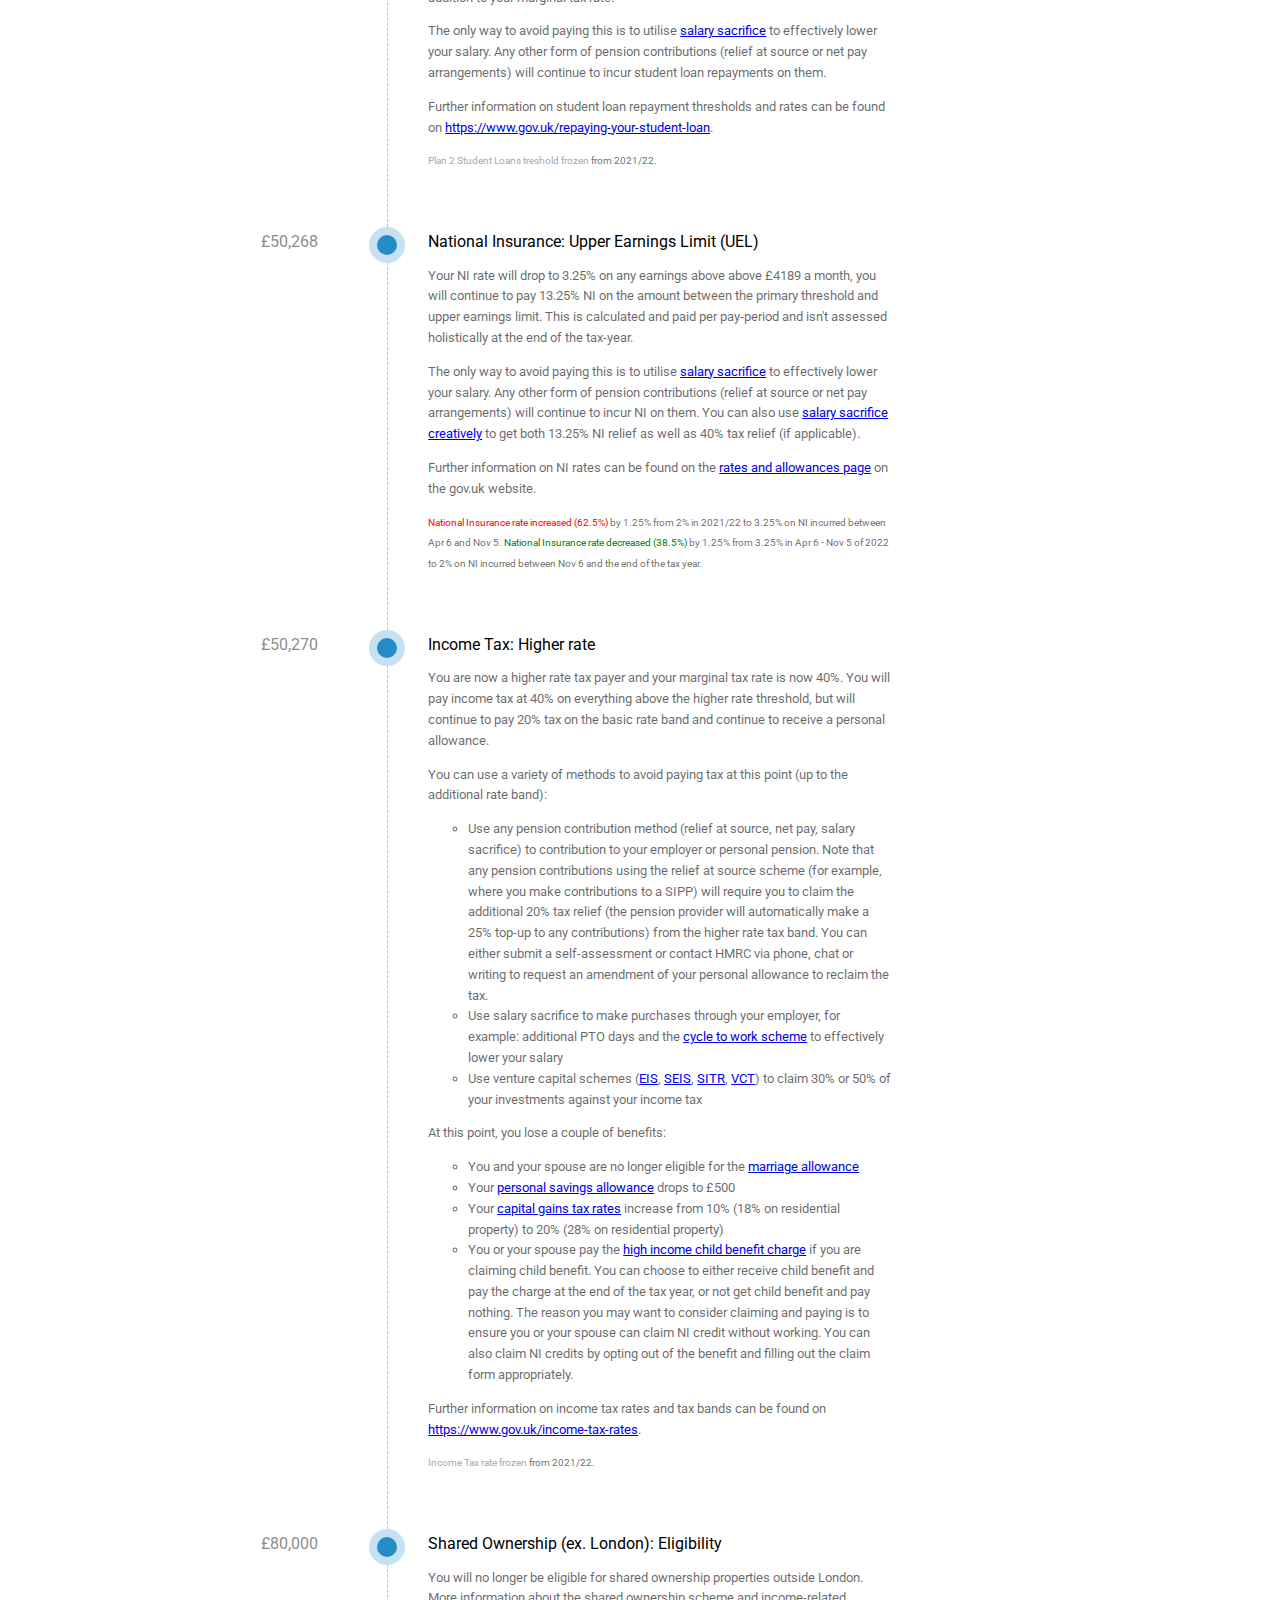
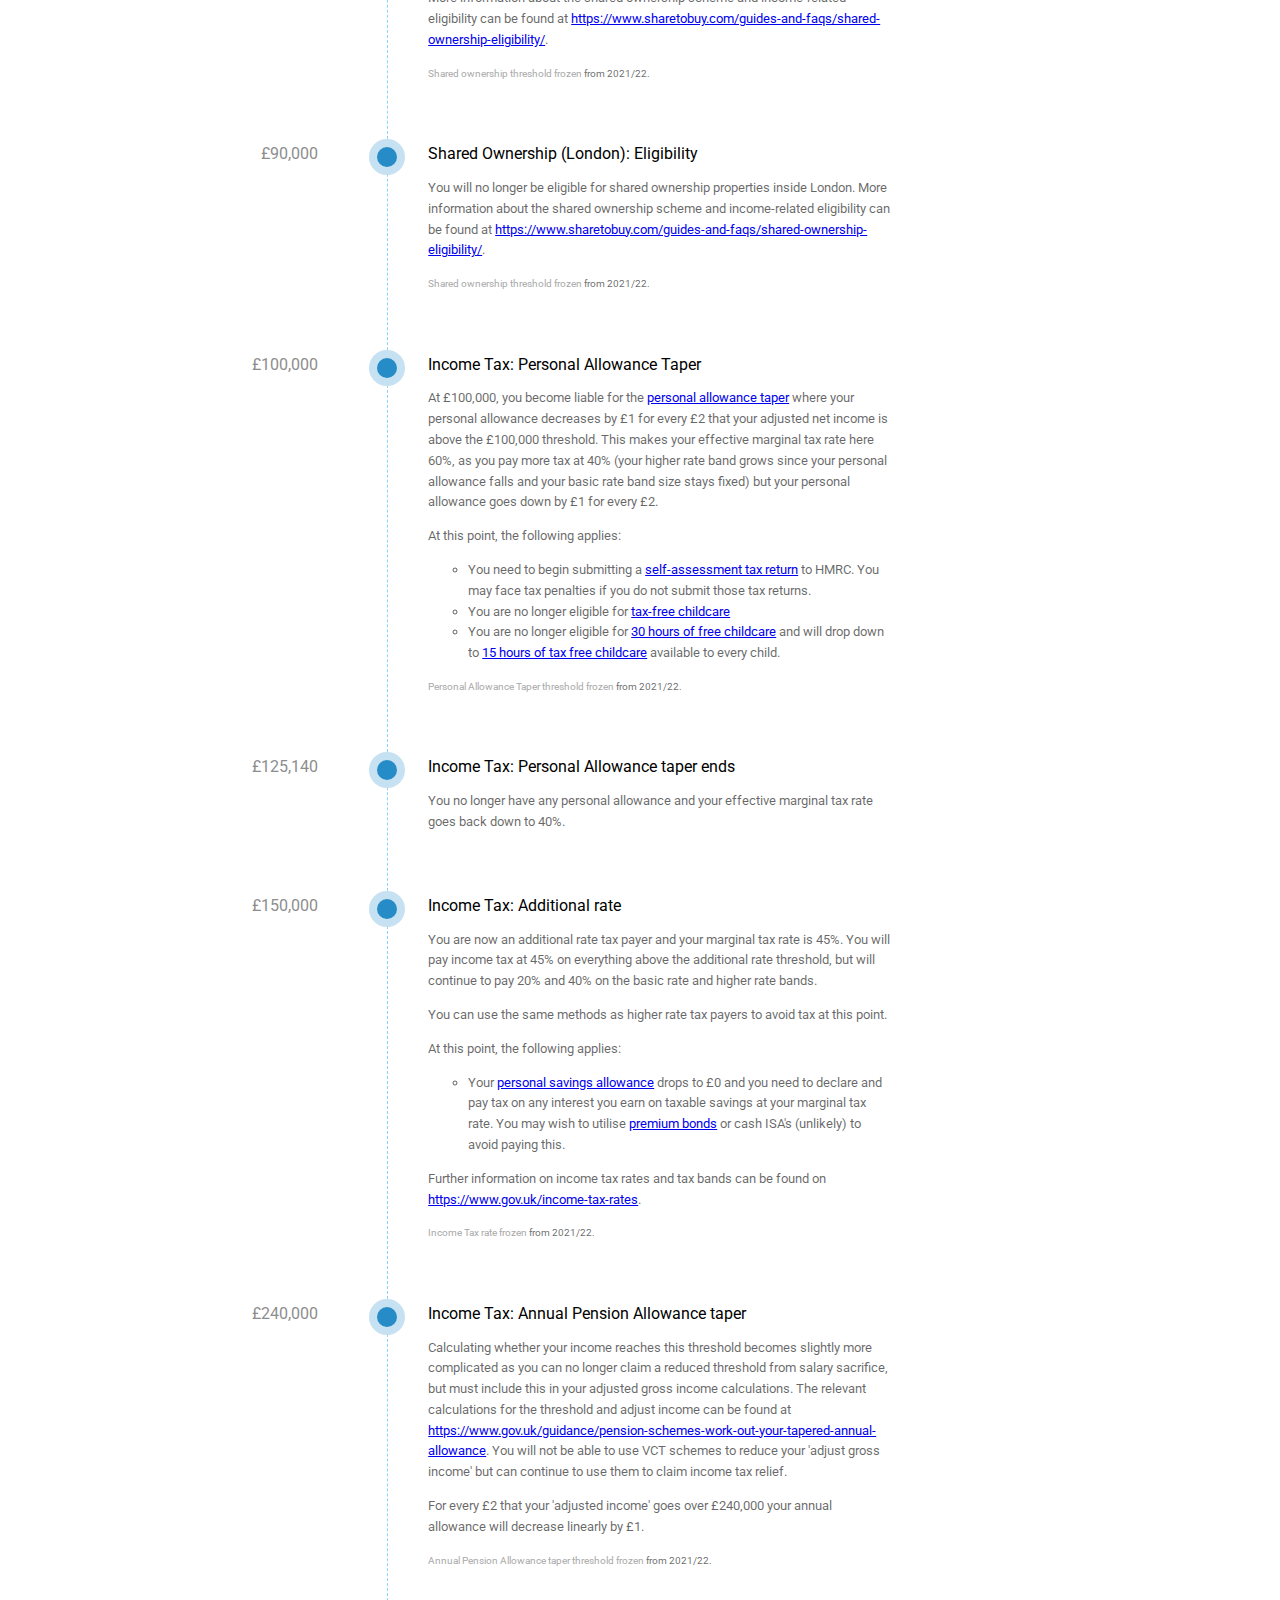
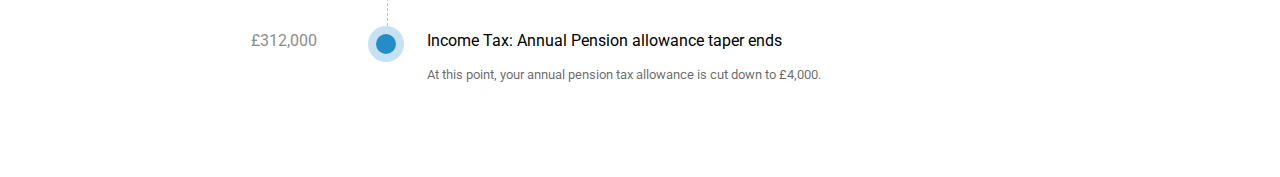
==== commit 63151e94: "Update NI tax thresholds" ====
--- a/index.html
+++ b/index.html
@@ -91,7 +91,8 @@
                                 Further information on NI rates can be found on the <a href="https://www.gov.uk/government/publications/rates-and-allowances-national-insurance-contributions/rates-and-allowances-national-insurance-contributions">rates and allowances page</a> on the gov.uk website.
                             </p>
                             <p style="font-size: 0.6rem;">
-                                <span style="color:red"> National Insurance rate increased (10%)</span> by 1.25% from 12% in 2021/22. 
+                                <span style="color:red"> National Insurance rate increased (10.5%)</span> by 1.25% from 12% in 2021/22 to 13.25% on NI incurred between Apr 6 and Nov 5.
+                                <span style="color:green"> National Insurance rate decreased (9.5%)</span> by 1.25% from 13.25% in Apr 6 - Nov 5 of 2022 to 12% on NI incurred between Nov 6 and the end of the tax year.
                             </p>
                         </div>
                     </div>
@@ -125,7 +126,7 @@
                                 </ul>
                             </p>
                             <p>
-                                You will also begin to pay National Insurance (13.25%) on everything between &#163;797 and &#163;4189 a month.
+                                You will also begin to pay National Insurance on everything between &#163;797 and &#163;4189 a month. Your NI rate will be 13.25% for tax accrued between Apr 6 - Nov 5 and 12% for tax accrued between Nov 6 to the end of the tax year.
                             </p>
                             <p>
                                 The only way to avoid paying this is to utilise <a href="https://www.gov.uk/guidance/salary-sacrifice-and-the-effects-on-paye">salary sacrifice</a> to effectively lower your salary. Any other form of pension contributions (relief at source or net pay arrangements) will continue to incur NI on them.
@@ -135,7 +136,8 @@
                             </p>
                             <p style="font-size: 0.6rem;">
                                 <span style="color:darkgrey">Income Tax rate frozen</span> from 2021/22.<br/>
-                                <span style="color:red"> National Insurance rate increased (10%)</span> by 1.25% from 12% in 2021/22. 
+                                <span style="color:red"> National Insurance rate increased (10%)</span> by 1.25% from 12% in 2021/22 to 13.25% on NI incurred between Apr 6 and Nov 5.
+                                <span style="color:green"> National Insurance rate decreased (9%)</span> by 1.25% from 13.25% in Apr 6 - Nov 5 of 2022 to 12% on NI incurred between Nov 6 and the end of the tax year.
                             </p>
                         </div>
                     </div>
@@ -261,7 +263,8 @@
                                 Further information on NI rates can be found on the <a href="https://www.gov.uk/government/publications/rates-and-allowances-national-insurance-contributions/rates-and-allowances-national-insurance-contributions">rates and allowances page</a> on the gov.uk website.
                             </p>
                             <p style="font-size: 0.6rem;">
-                                <span style="color:red"> National Insurance rate increased (62.5%)</span> by 1.25% from 2% in 2021/22. 
+                                <span style="color:red"> National Insurance rate increased (62.5%)</span> by 1.25% from 2% in 2021/22 to 3.25% on NI incurred between Apr 6 and Nov 5.
+                                <span style="color:green"> National Insurance rate decreased (38.5%)</span> by 1.25% from 3.25% in Apr 6 - Nov 5 of 2022 to 2% on NI incurred between Nov 6 and the end of the tax year.
                             </p>
                         </div>
                     </div>
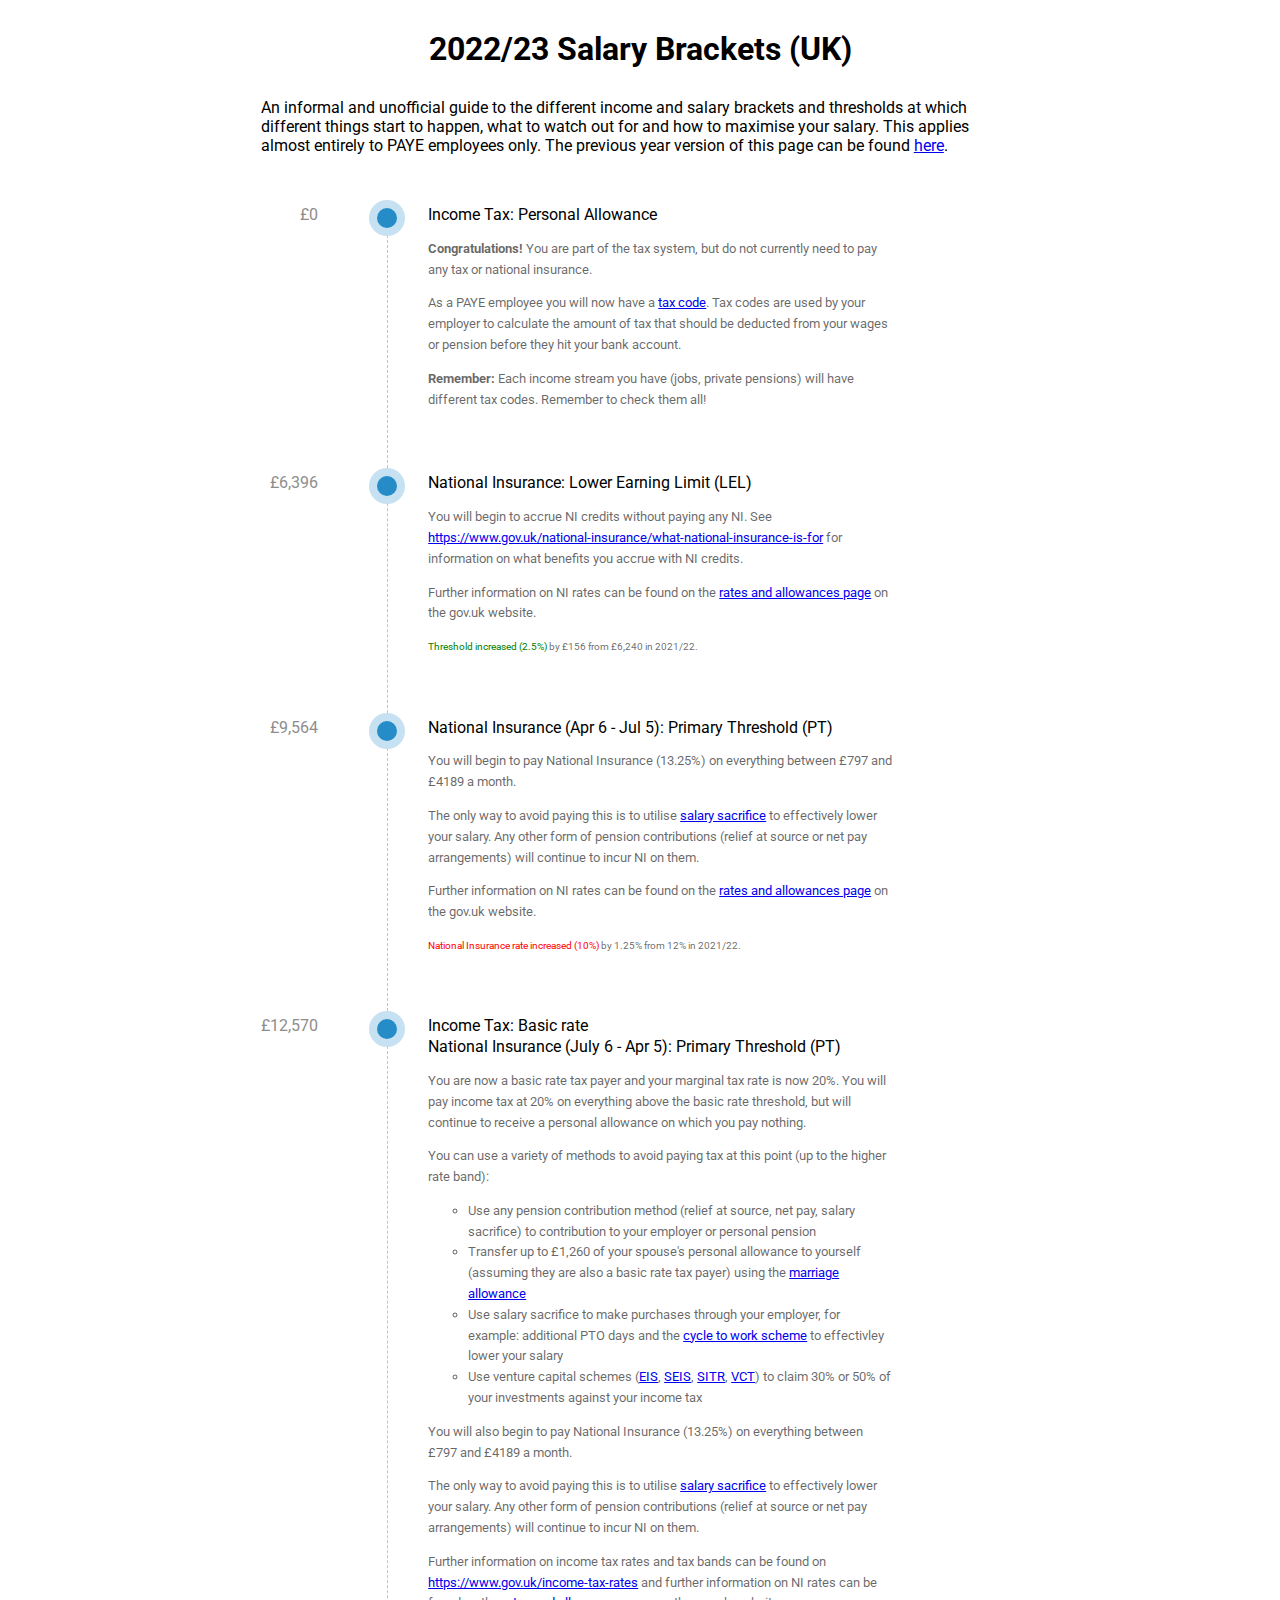
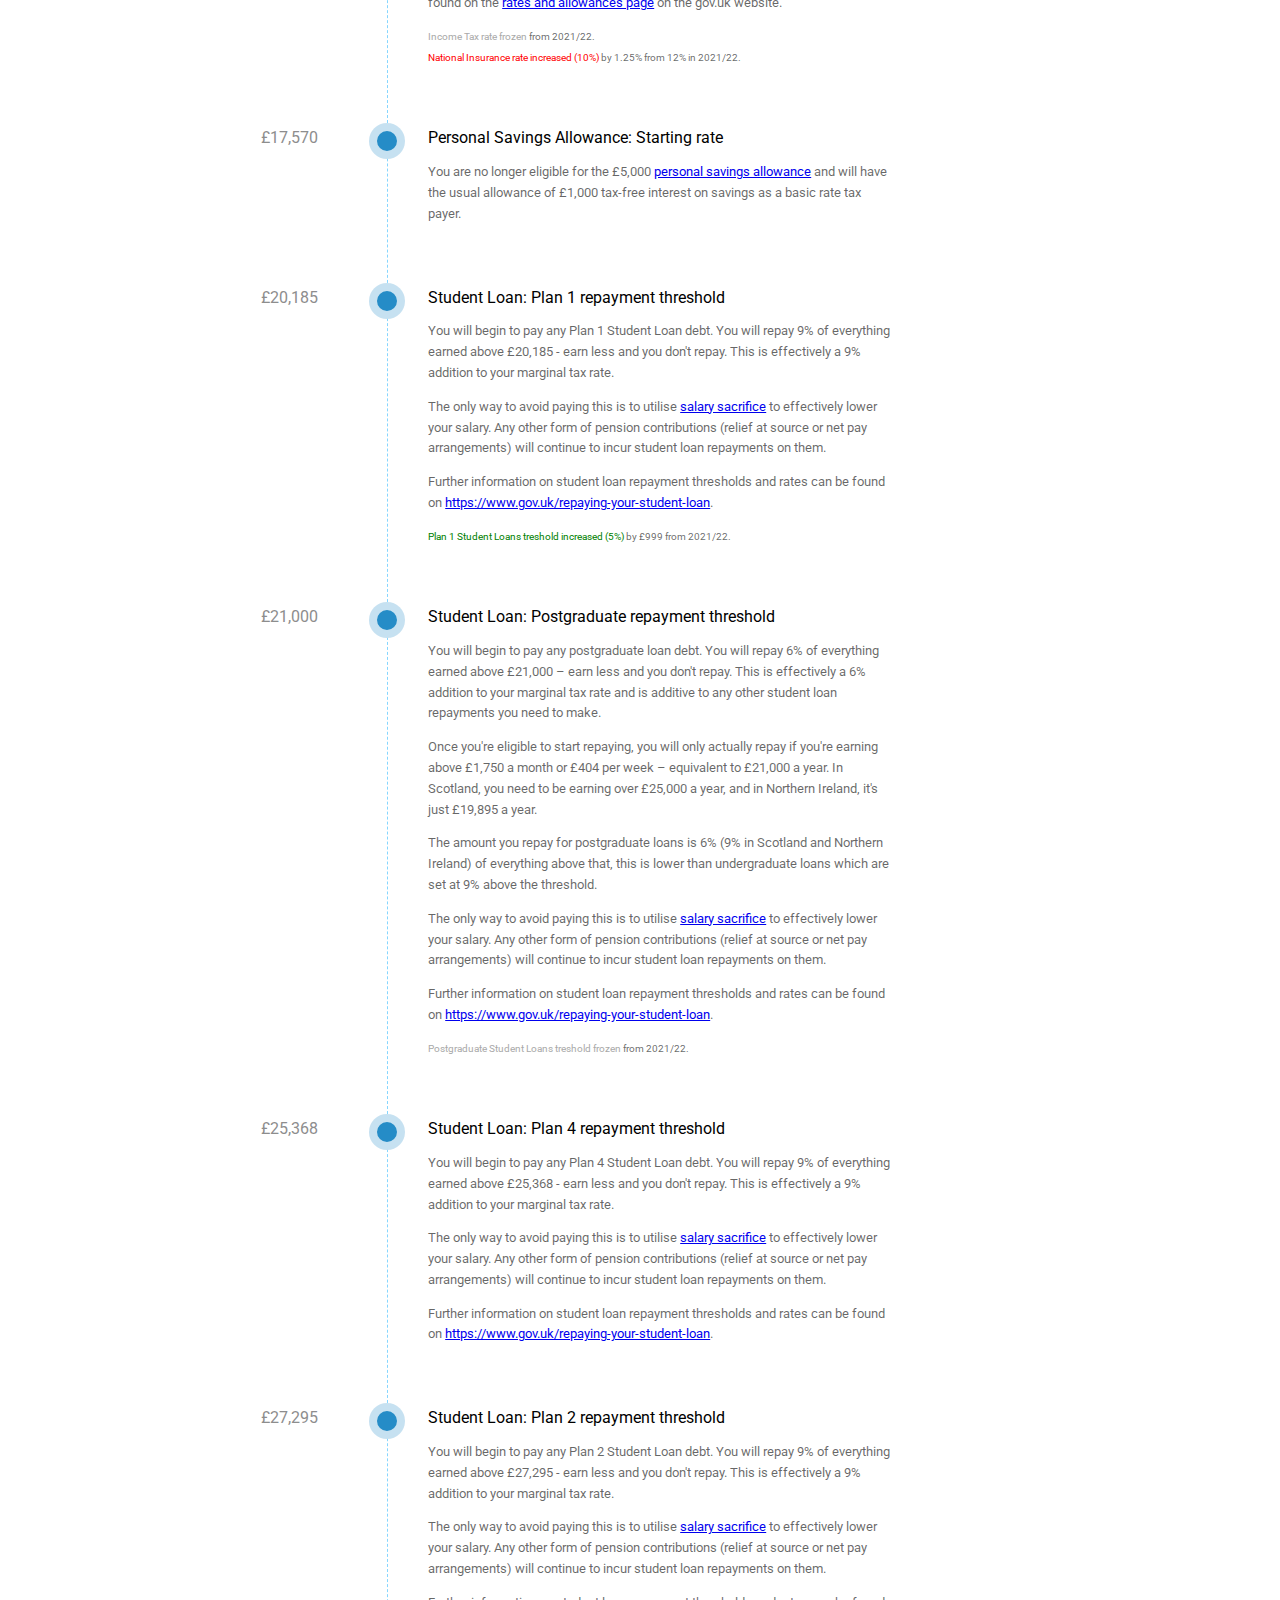
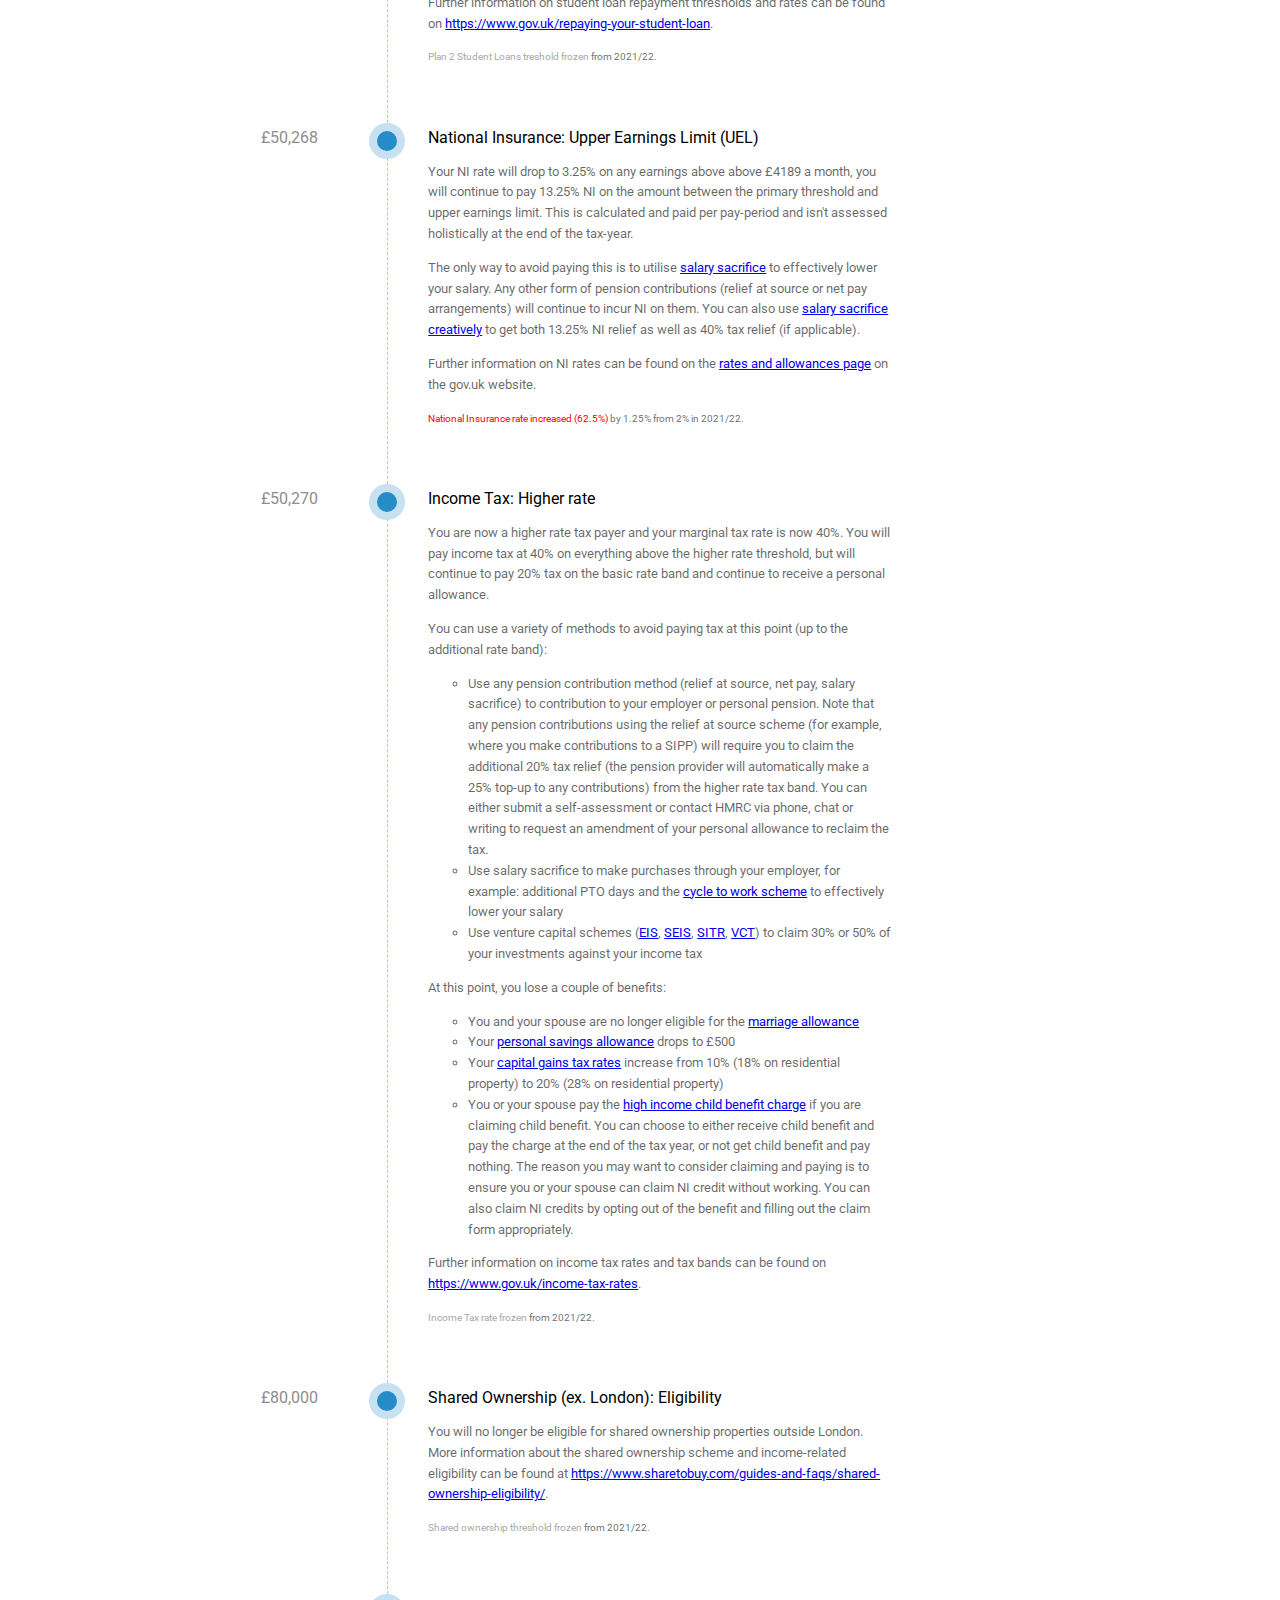
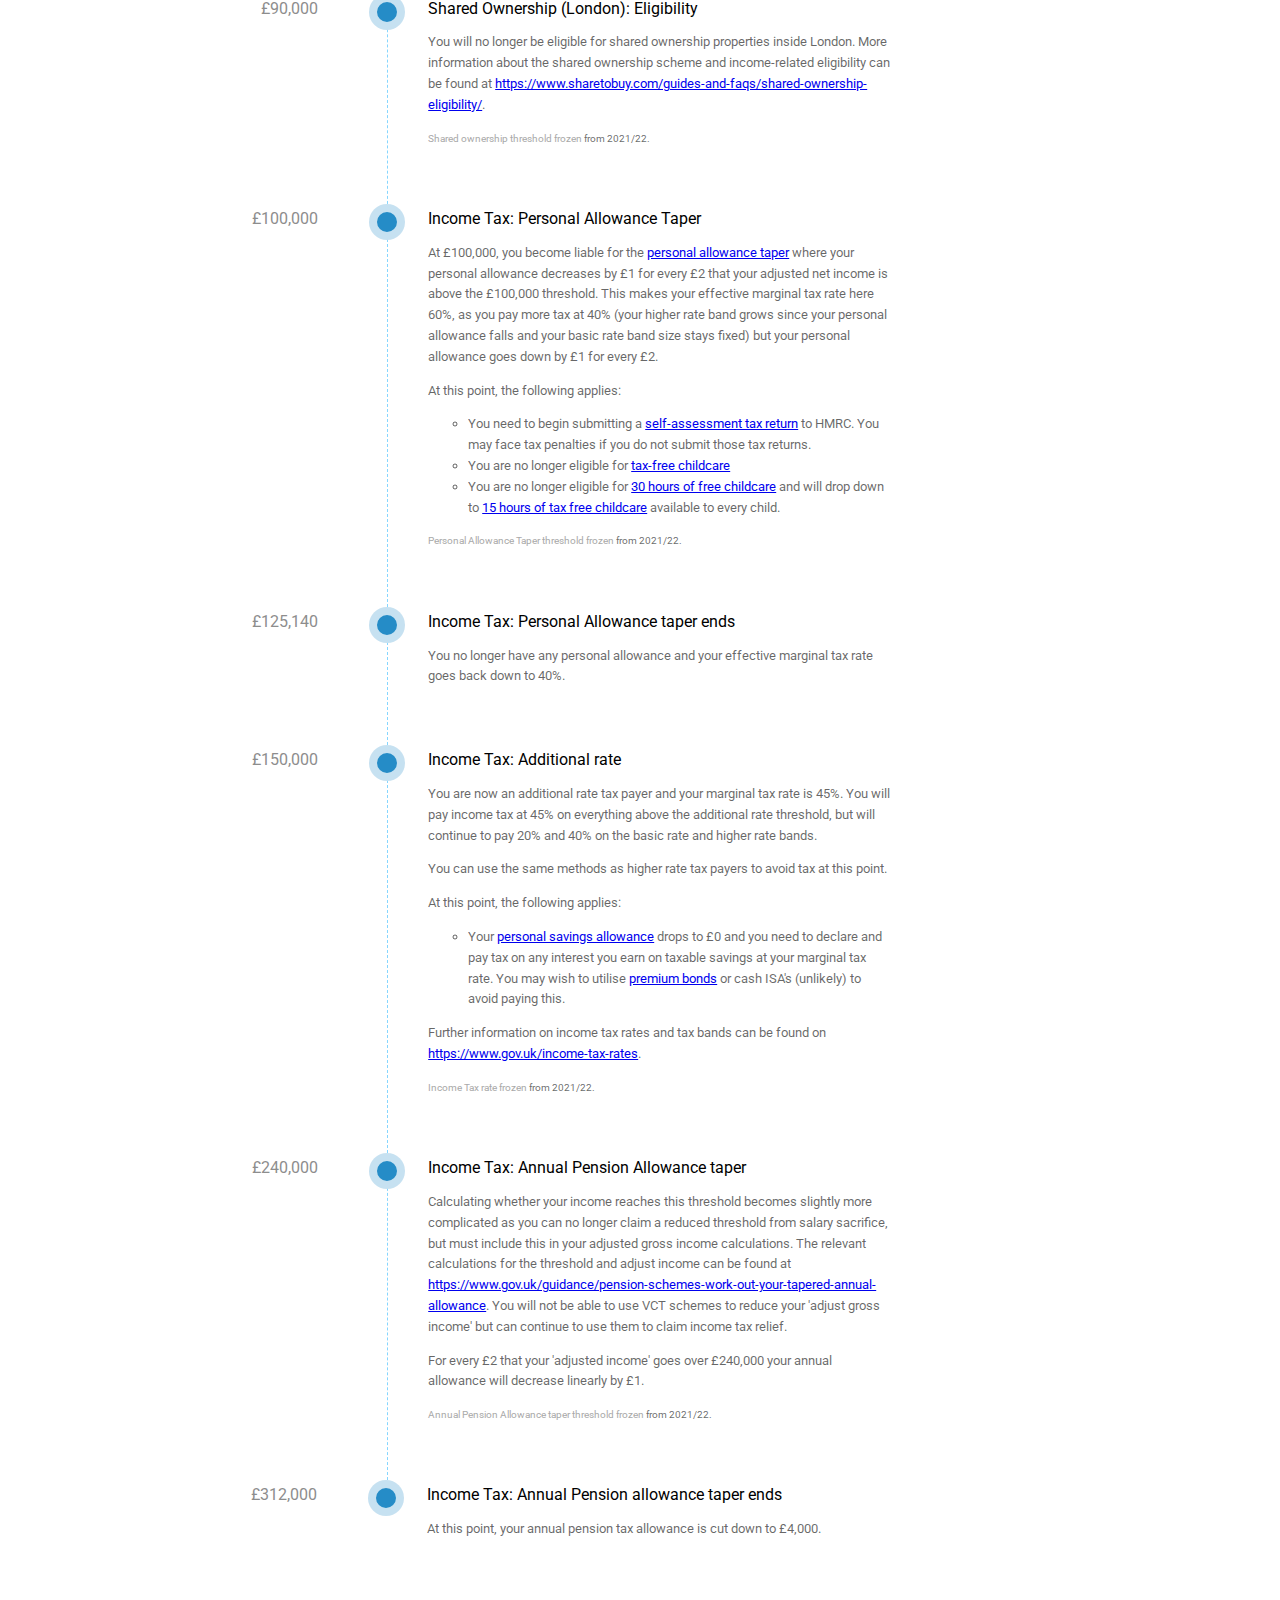
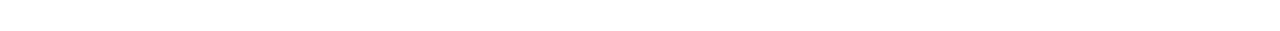
==== commit 365e698c: "Fix small typos and improve meta description (#18)" ====
--- a/index.html
+++ b/index.html
@@ -91,8 +91,7 @@
                                 Further information on NI rates can be found on the <a href="https://www.gov.uk/government/publications/rates-and-allowances-national-insurance-contributions/rates-and-allowances-national-insurance-contributions">rates and allowances page</a> on the gov.uk website.
                             </p>
                             <p style="font-size: 0.6rem;">
-                                <span style="color:red"> National Insurance rate increased (10.5%)</span> by 1.25% from 12% in 2021/22 to 13.25% on NI incurred between Apr 6 and Nov 5.
-                                <span style="color:green"> National Insurance rate decreased (9.5%)</span> by 1.25% from 13.25% in Apr 6 - Nov 5 of 2022 to 12% on NI incurred between Nov 6 and the end of the tax year.
+                                <span style="color:red"> National Insurance rate increased (10%)</span> by 1.25% from 12% in 2021/22. 
                             </p>
                         </div>
                     </div>
@@ -126,7 +125,7 @@
                                 </ul>
                             </p>
                             <p>
-                                You will also begin to pay National Insurance on everything between &#163;797 and &#163;4189 a month. Your NI rate will be 13.25% for tax accrued between Apr 6 - Nov 5 and 12% for tax accrued between Nov 6 to the end of the tax year.
+                                You will also begin to pay National Insurance (13.25%) on everything between &#163;797 and &#163;4189 a month.
                             </p>
                             <p>
                                 The only way to avoid paying this is to utilise <a href="https://www.gov.uk/guidance/salary-sacrifice-and-the-effects-on-paye">salary sacrifice</a> to effectively lower your salary. Any other form of pension contributions (relief at source or net pay arrangements) will continue to incur NI on them.
@@ -136,8 +135,7 @@
                             </p>
                             <p style="font-size: 0.6rem;">
                                 <span style="color:darkgrey">Income Tax rate frozen</span> from 2021/22.<br/>
-                                <span style="color:red"> National Insurance rate increased (10%)</span> by 1.25% from 12% in 2021/22 to 13.25% on NI incurred between Apr 6 and Nov 5.
-                                <span style="color:green"> National Insurance rate decreased (9%)</span> by 1.25% from 13.25% in Apr 6 - Nov 5 of 2022 to 12% on NI incurred between Nov 6 and the end of the tax year.
+                                <span style="color:red"> National Insurance rate increased (10%)</span> by 1.25% from 12% in 2021/22. 
                             </p>
                         </div>
                     </div>
@@ -263,8 +261,7 @@
                                 Further information on NI rates can be found on the <a href="https://www.gov.uk/government/publications/rates-and-allowances-national-insurance-contributions/rates-and-allowances-national-insurance-contributions">rates and allowances page</a> on the gov.uk website.
                             </p>
                             <p style="font-size: 0.6rem;">
-                                <span style="color:red"> National Insurance rate increased (62.5%)</span> by 1.25% from 2% in 2021/22 to 3.25% on NI incurred between Apr 6 and Nov 5.
-                                <span style="color:green"> National Insurance rate decreased (38.5%)</span> by 1.25% from 3.25% in Apr 6 - Nov 5 of 2022 to 2% on NI incurred between Nov 6 and the end of the tax year.
+                                <span style="color:red"> National Insurance rate increased (62.5%)</span> by 1.25% from 2% in 2021/22. 
                             </p>
                         </div>
                     </div>
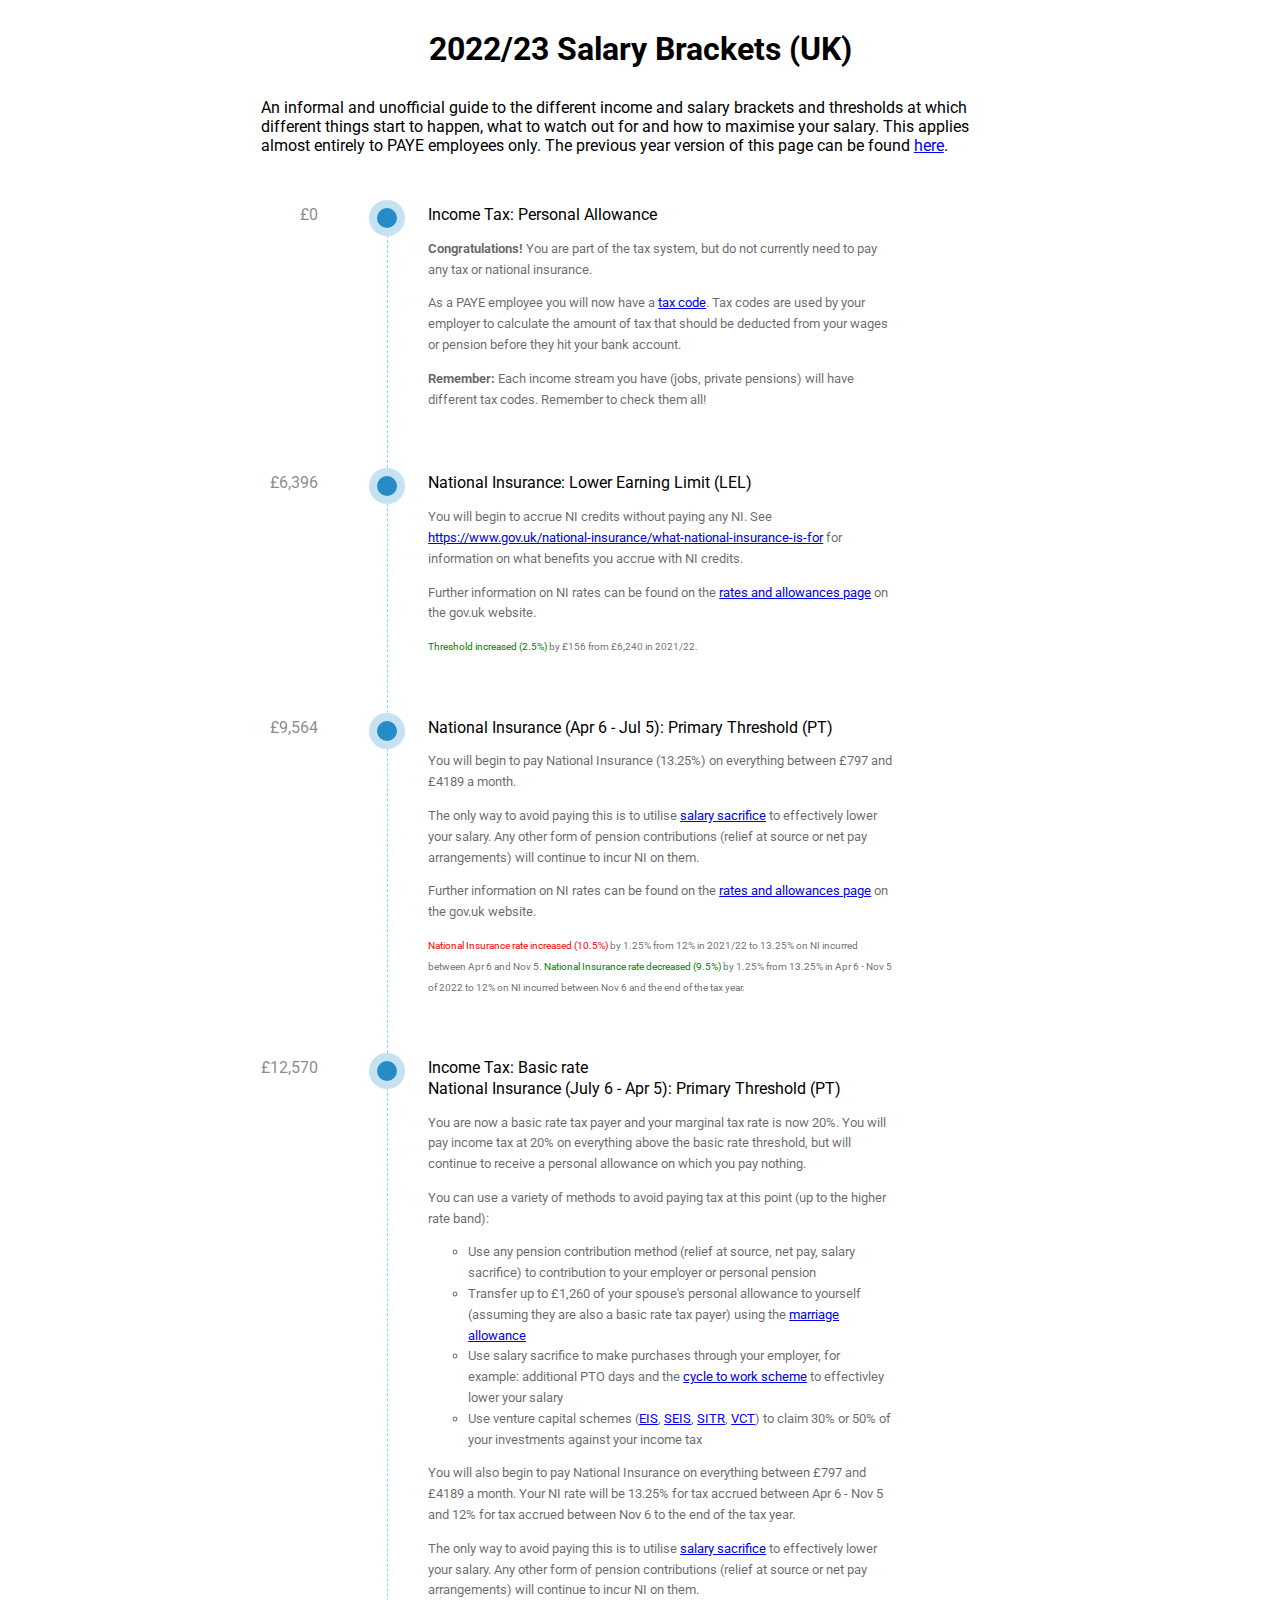
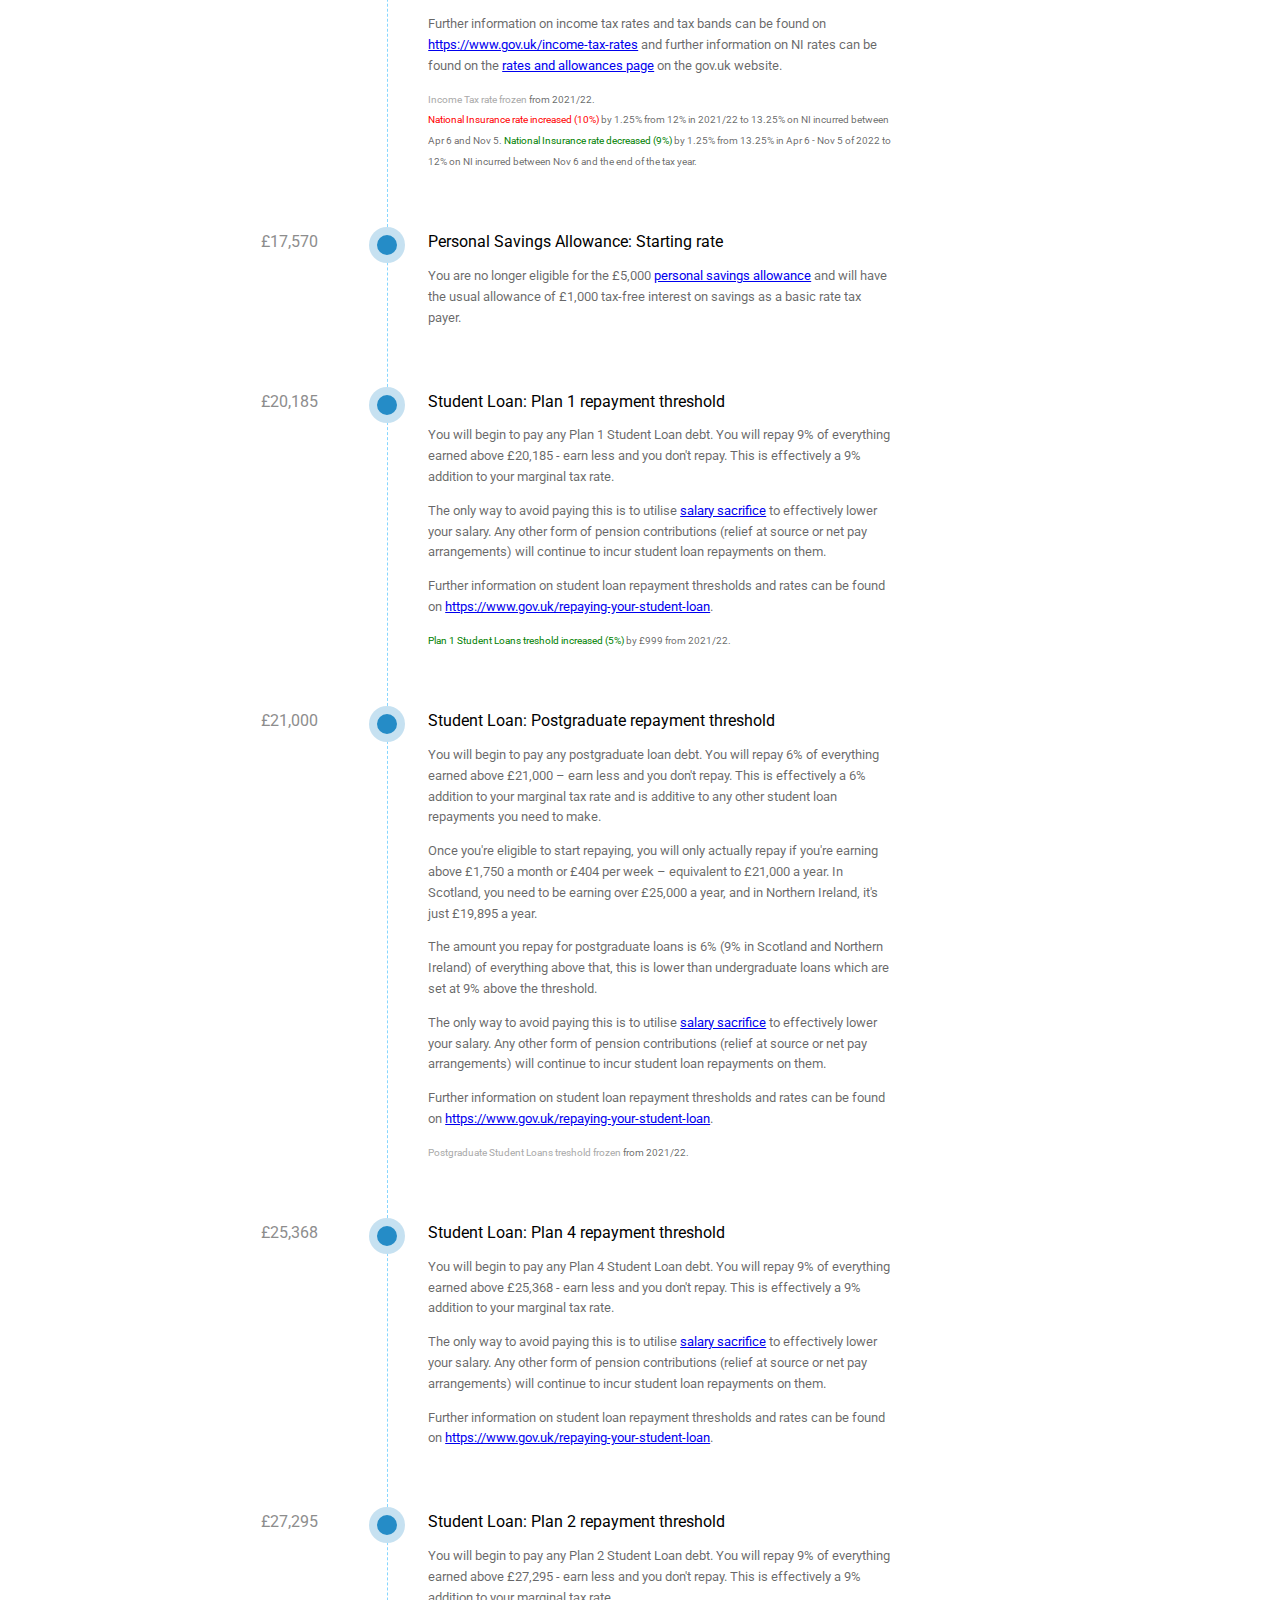
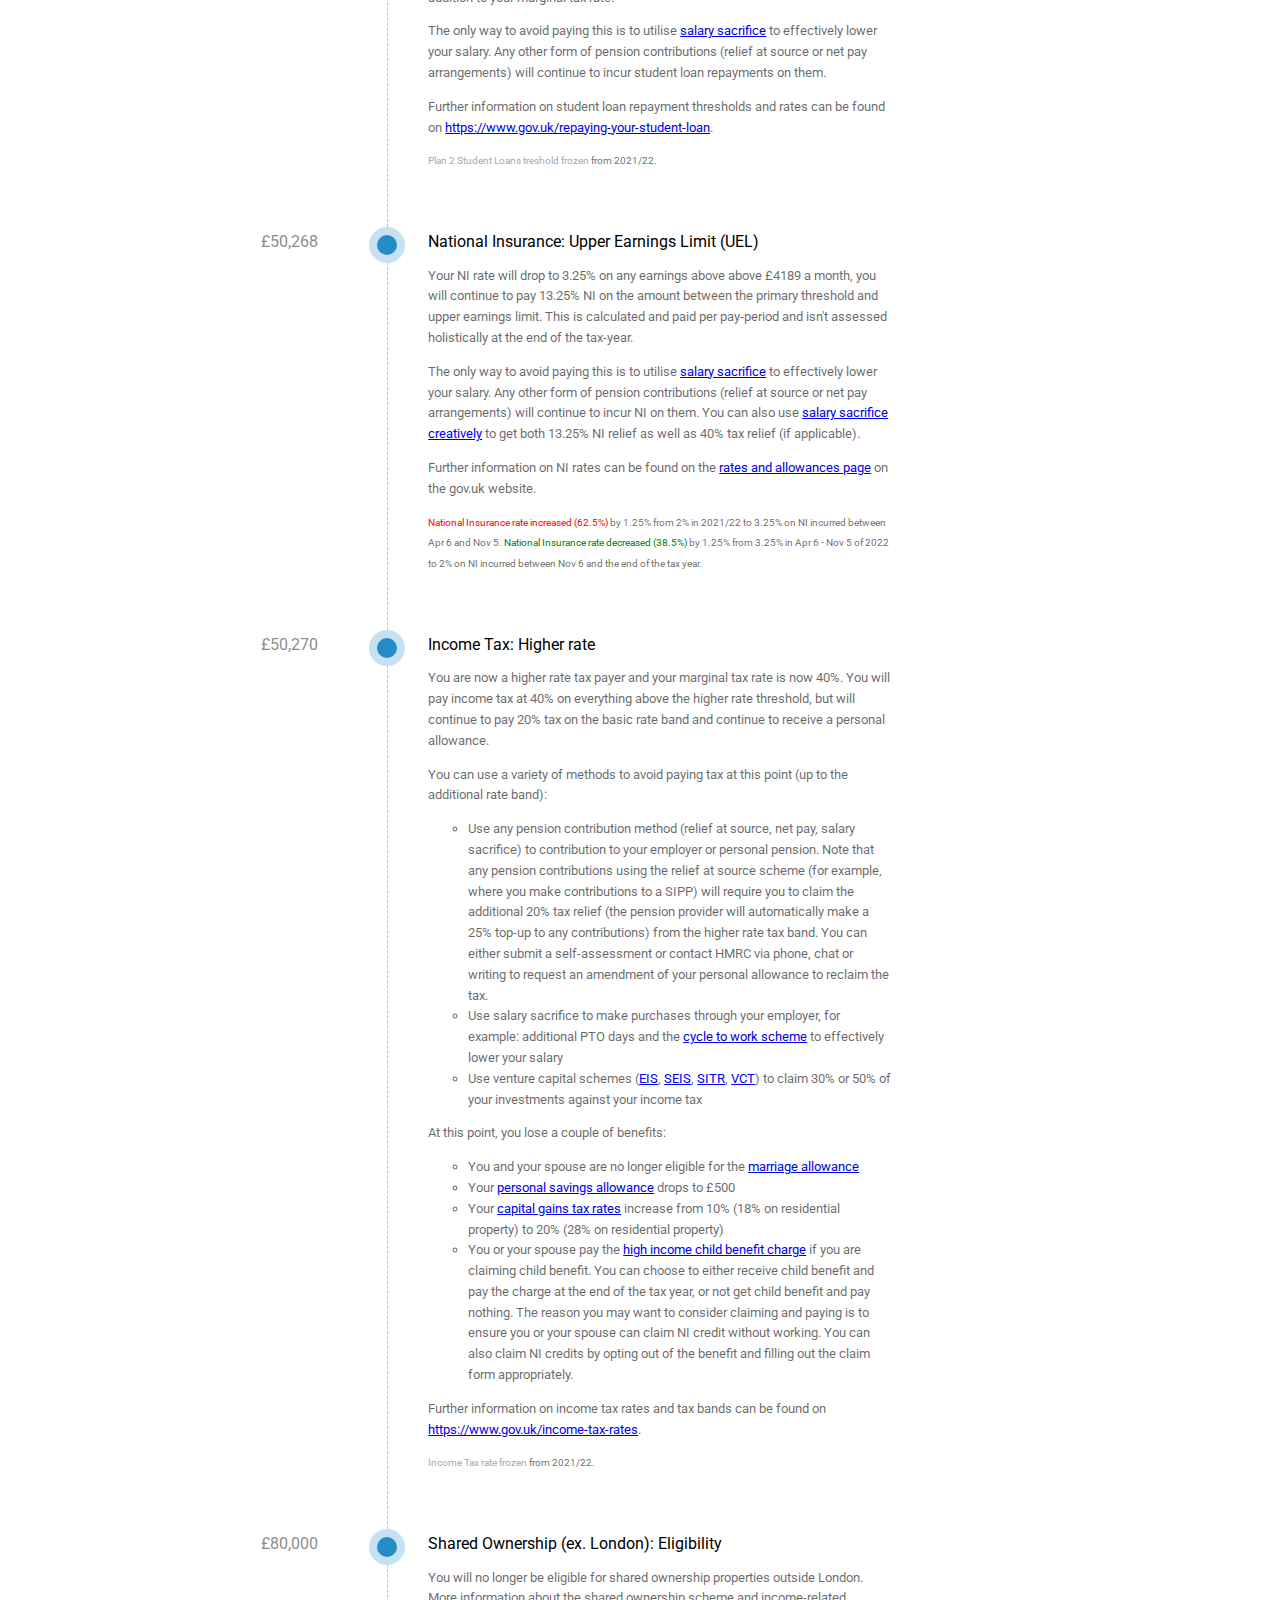
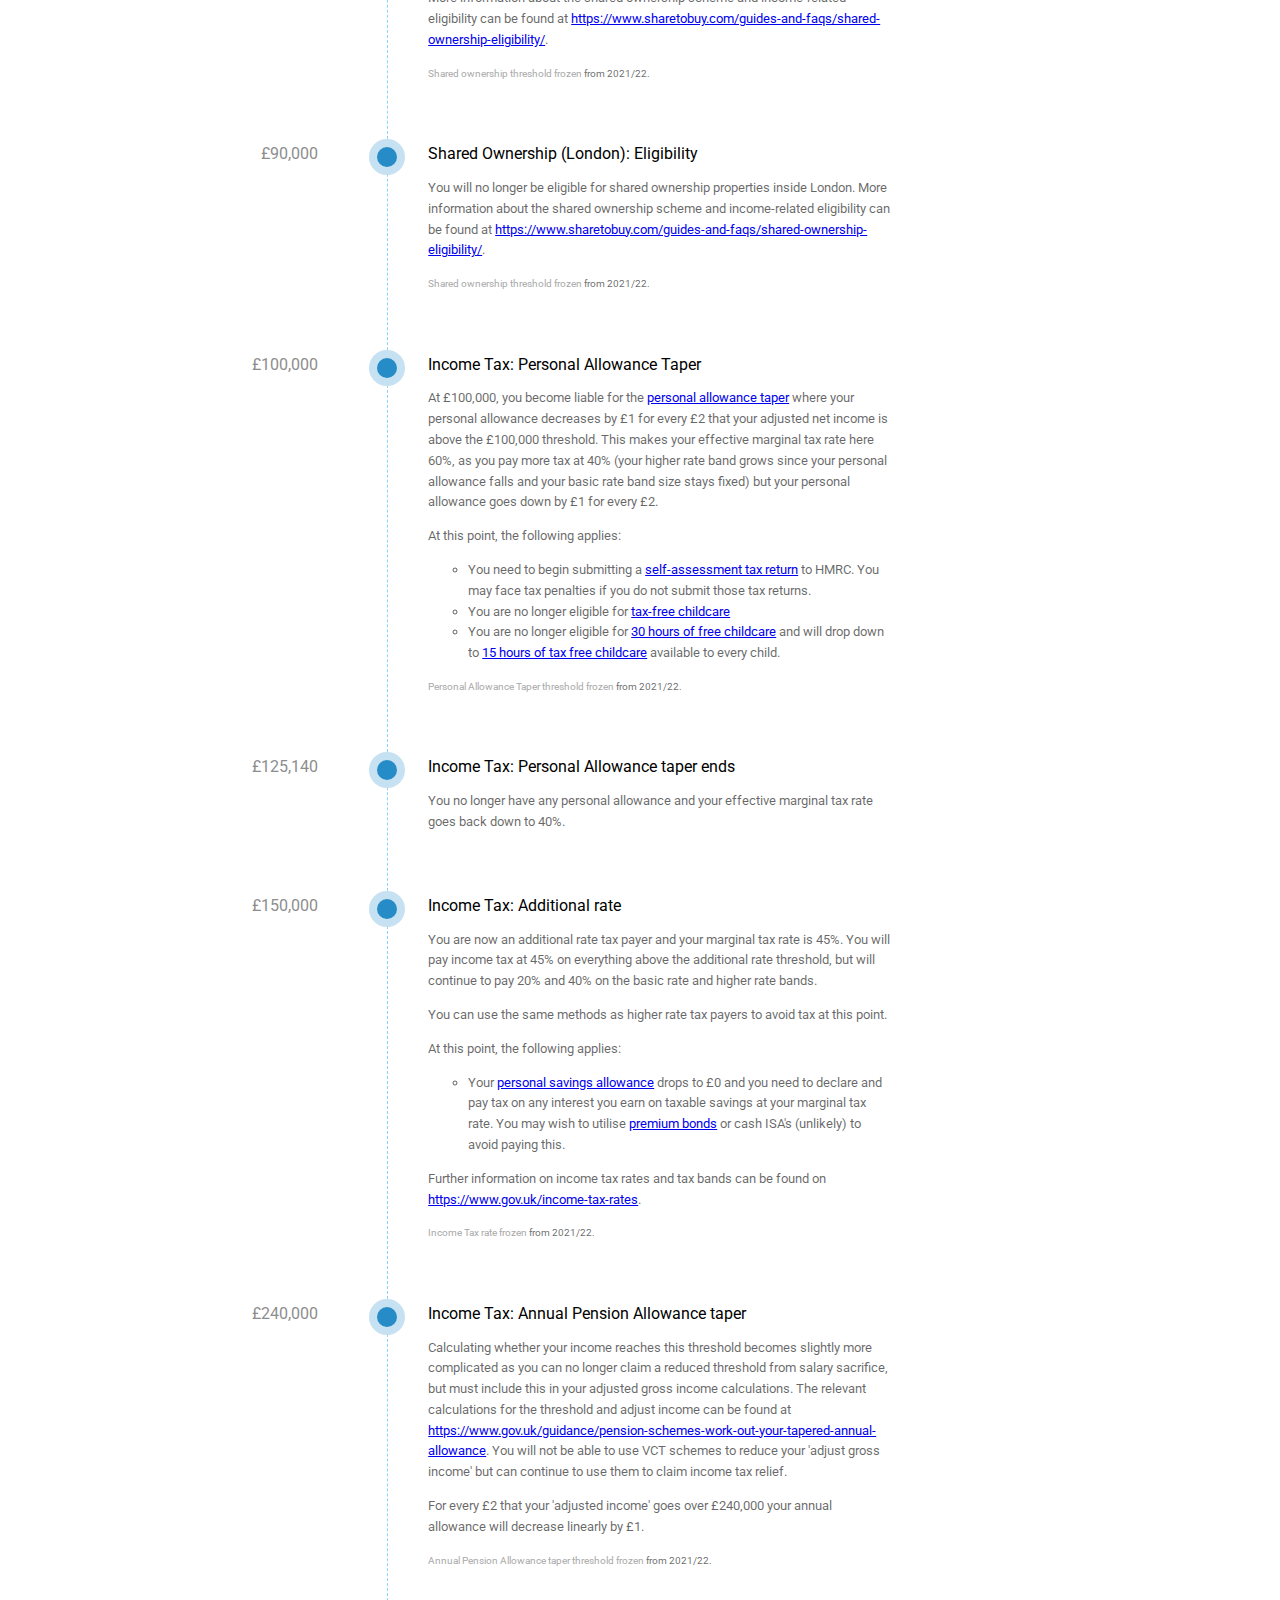
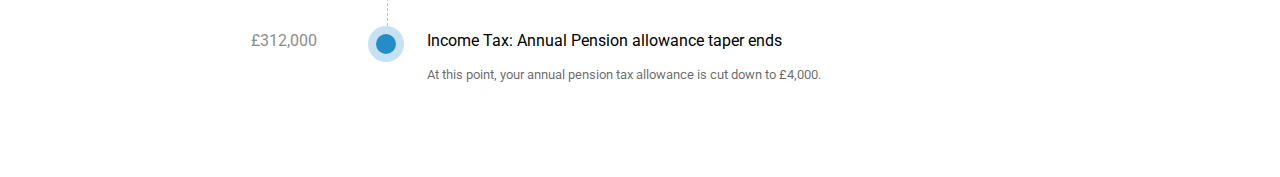
==== commit 607c4a59: "Update NI tax thresholds for in-year tax changes(#19)" ====
--- a/index.html
+++ b/index.html
@@ -91,7 +91,8 @@
                                 Further information on NI rates can be found on the <a href="https://www.gov.uk/government/publications/rates-and-allowances-national-insurance-contributions/rates-and-allowances-national-insurance-contributions">rates and allowances page</a> on the gov.uk website.
                             </p>
                             <p style="font-size: 0.6rem;">
-                                <span style="color:red"> National Insurance rate increased (10%)</span> by 1.25% from 12% in 2021/22. 
+                                <span style="color:red"> National Insurance rate increased (10.5%)</span> by 1.25% from 12% in 2021/22 to 13.25% on NI incurred between Apr 6 and Nov 5.
+                                <span style="color:green"> National Insurance rate decreased (9.5%)</span> by 1.25% from 13.25% in Apr 6 - Nov 5 of 2022 to 12% on NI incurred between Nov 6 and the end of the tax year.
                             </p>
                         </div>
                     </div>
@@ -125,7 +126,7 @@
                                 </ul>
                             </p>
                             <p>
-                                You will also begin to pay National Insurance (13.25%) on everything between &#163;797 and &#163;4189 a month.
+                                You will also begin to pay National Insurance on everything between &#163;797 and &#163;4189 a month. Your NI rate will be 13.25% for tax accrued between Apr 6 - Nov 5 and 12% for tax accrued between Nov 6 to the end of the tax year.
                             </p>
                             <p>
                                 The only way to avoid paying this is to utilise <a href="https://www.gov.uk/guidance/salary-sacrifice-and-the-effects-on-paye">salary sacrifice</a> to effectively lower your salary. Any other form of pension contributions (relief at source or net pay arrangements) will continue to incur NI on them.
@@ -135,7 +136,8 @@
                             </p>
                             <p style="font-size: 0.6rem;">
                                 <span style="color:darkgrey">Income Tax rate frozen</span> from 2021/22.<br/>
-                                <span style="color:red"> National Insurance rate increased (10%)</span> by 1.25% from 12% in 2021/22. 
+                                <span style="color:red"> National Insurance rate increased (10%)</span> by 1.25% from 12% in 2021/22 to 13.25% on NI incurred between Apr 6 and Nov 5.
+                                <span style="color:green"> National Insurance rate decreased (9%)</span> by 1.25% from 13.25% in Apr 6 - Nov 5 of 2022 to 12% on NI incurred between Nov 6 and the end of the tax year.
                             </p>
                         </div>
                     </div>
@@ -261,7 +263,8 @@
                                 Further information on NI rates can be found on the <a href="https://www.gov.uk/government/publications/rates-and-allowances-national-insurance-contributions/rates-and-allowances-national-insurance-contributions">rates and allowances page</a> on the gov.uk website.
                             </p>
                             <p style="font-size: 0.6rem;">
-                                <span style="color:red"> National Insurance rate increased (62.5%)</span> by 1.25% from 2% in 2021/22. 
+                                <span style="color:red"> National Insurance rate increased (62.5%)</span> by 1.25% from 2% in 2021/22 to 3.25% on NI incurred between Apr 6 and Nov 5.
+                                <span style="color:green"> National Insurance rate decreased (38.5%)</span> by 1.25% from 3.25% in Apr 6 - Nov 5 of 2022 to 2% on NI incurred between Nov 6 and the end of the tax year.
                             </p>
                         </div>
                     </div>
